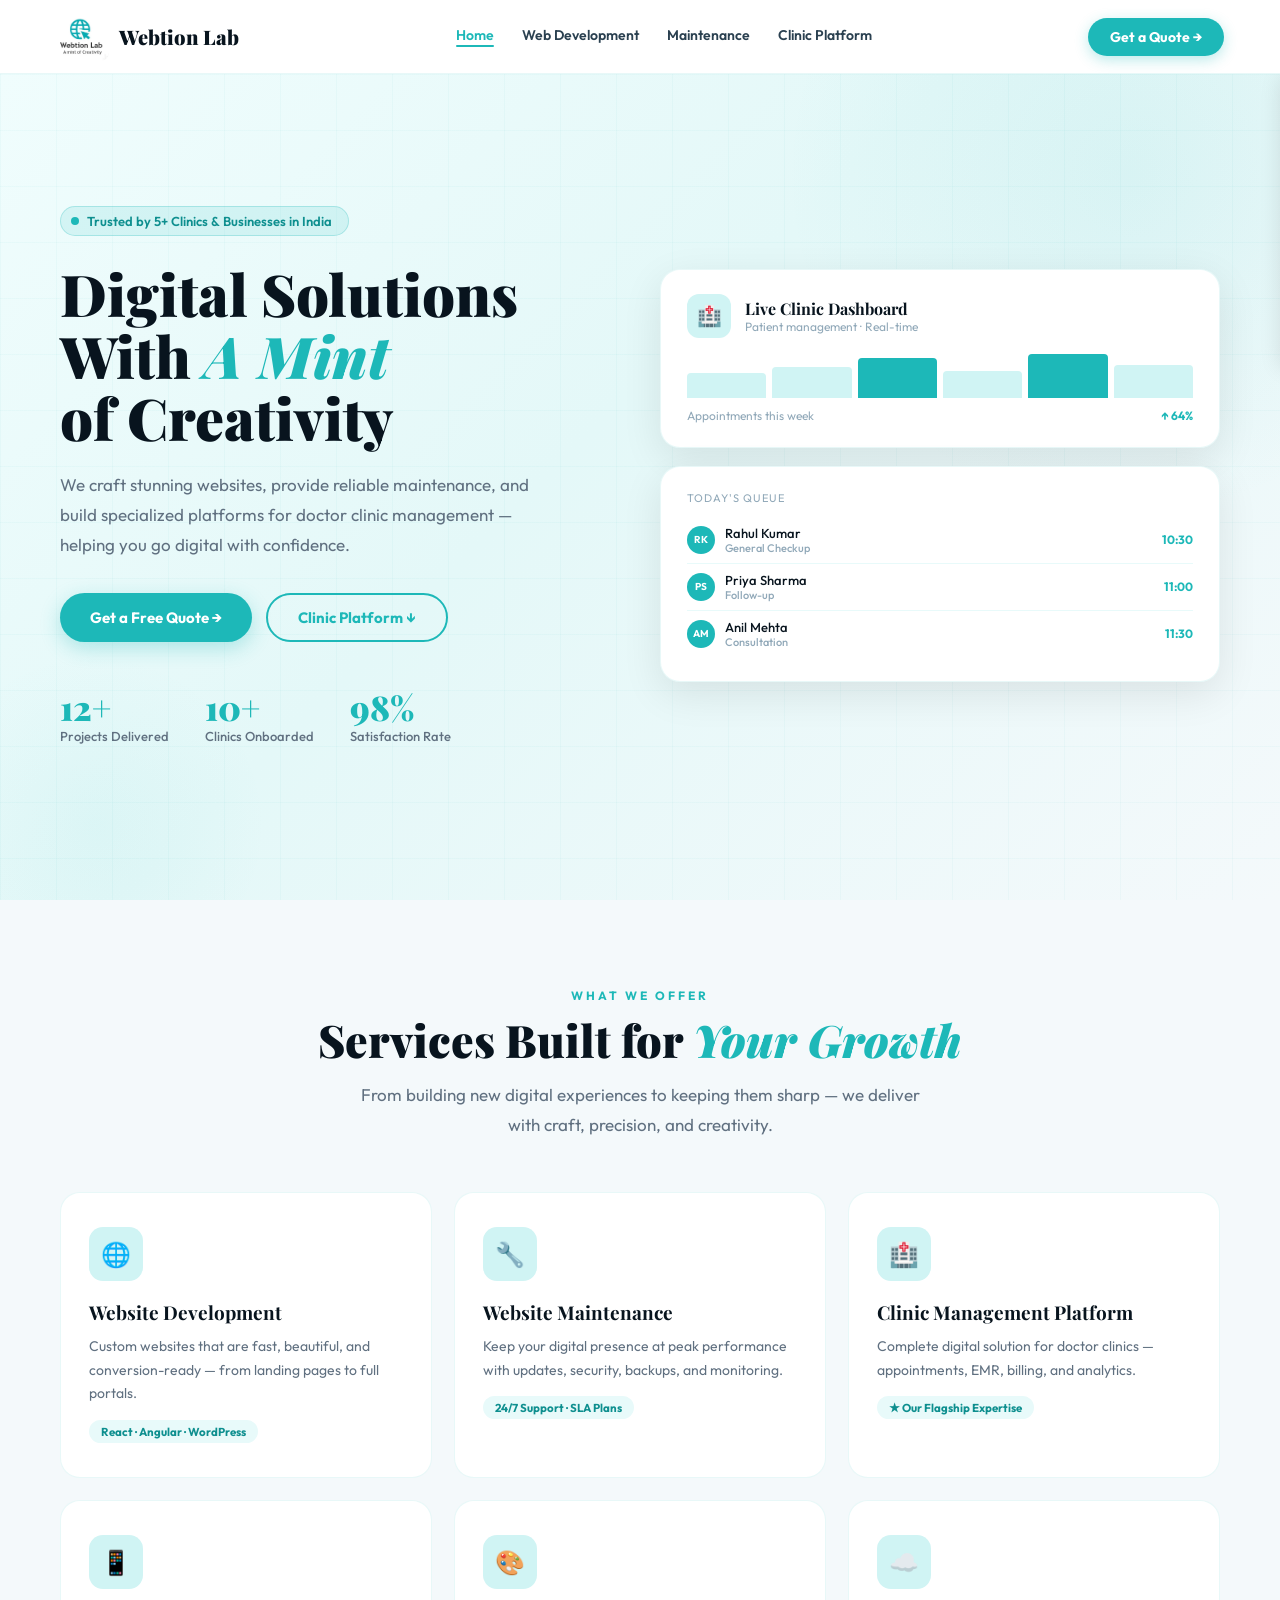
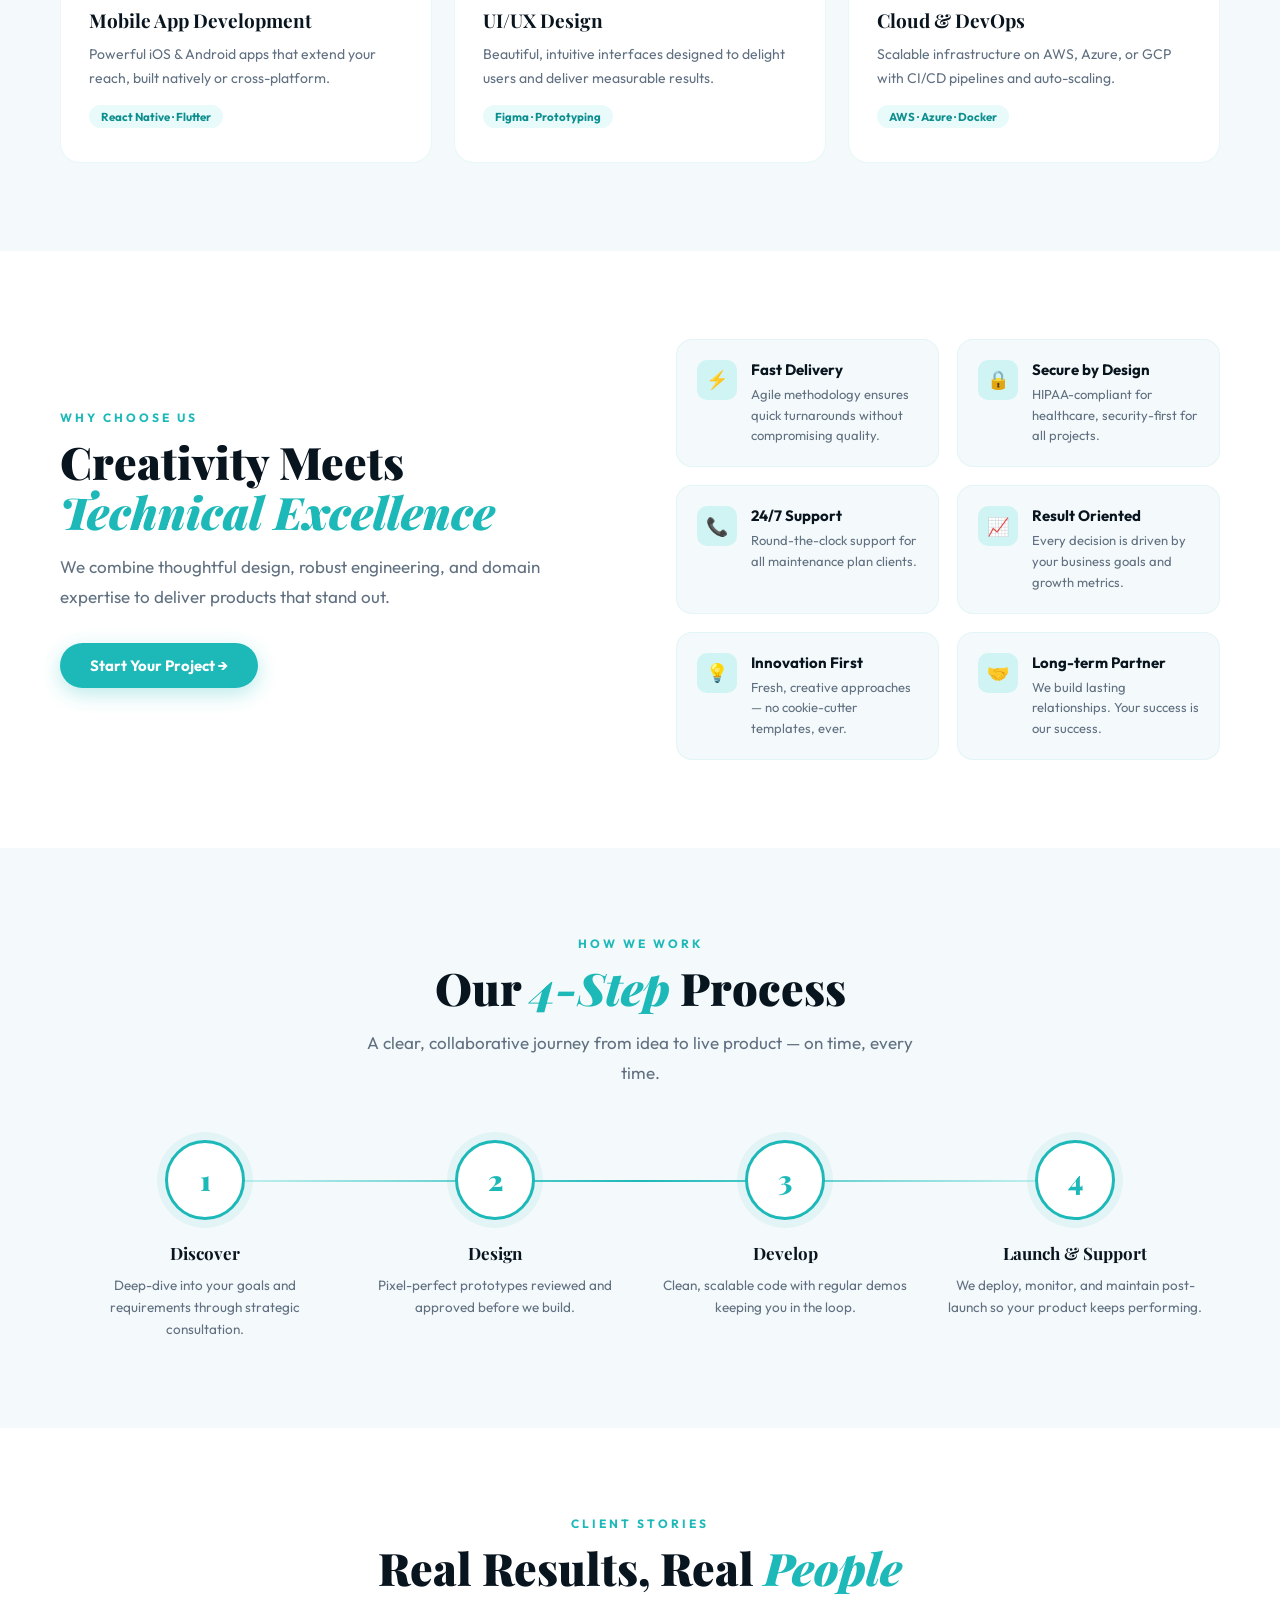
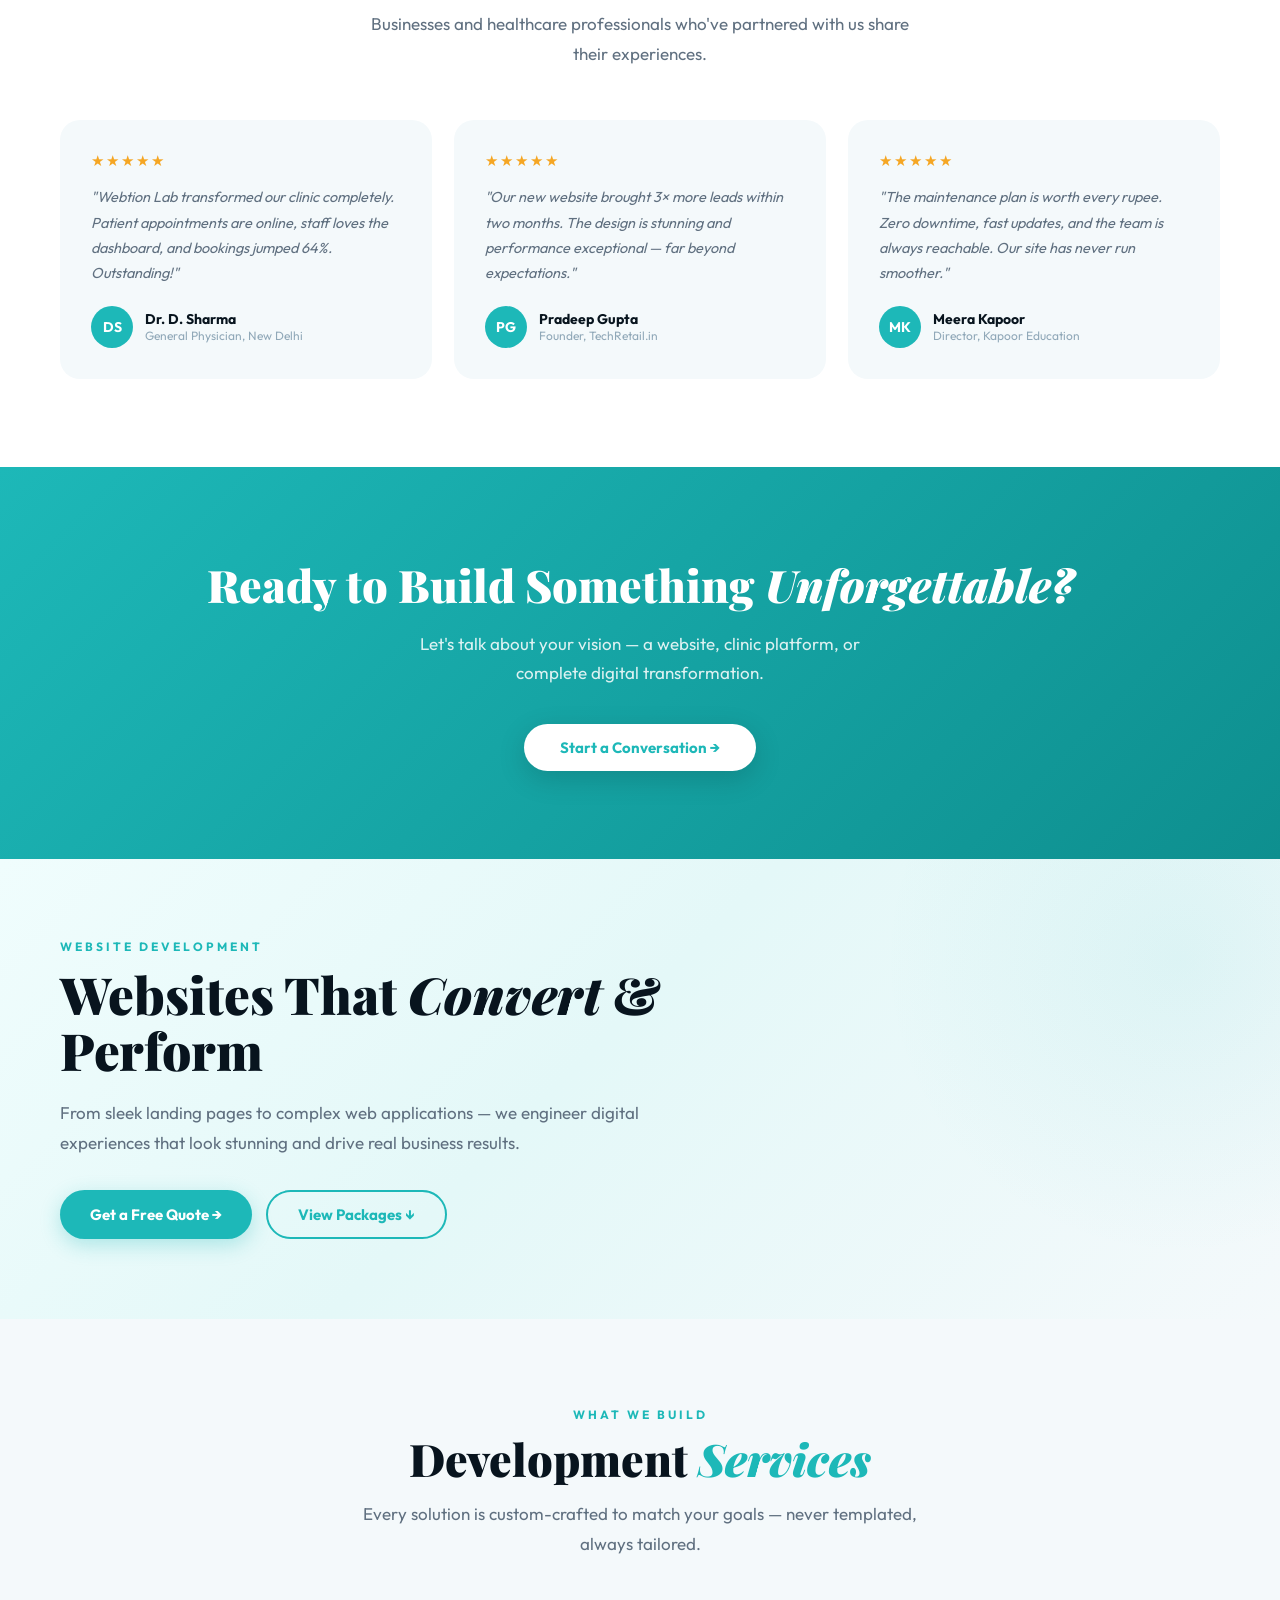
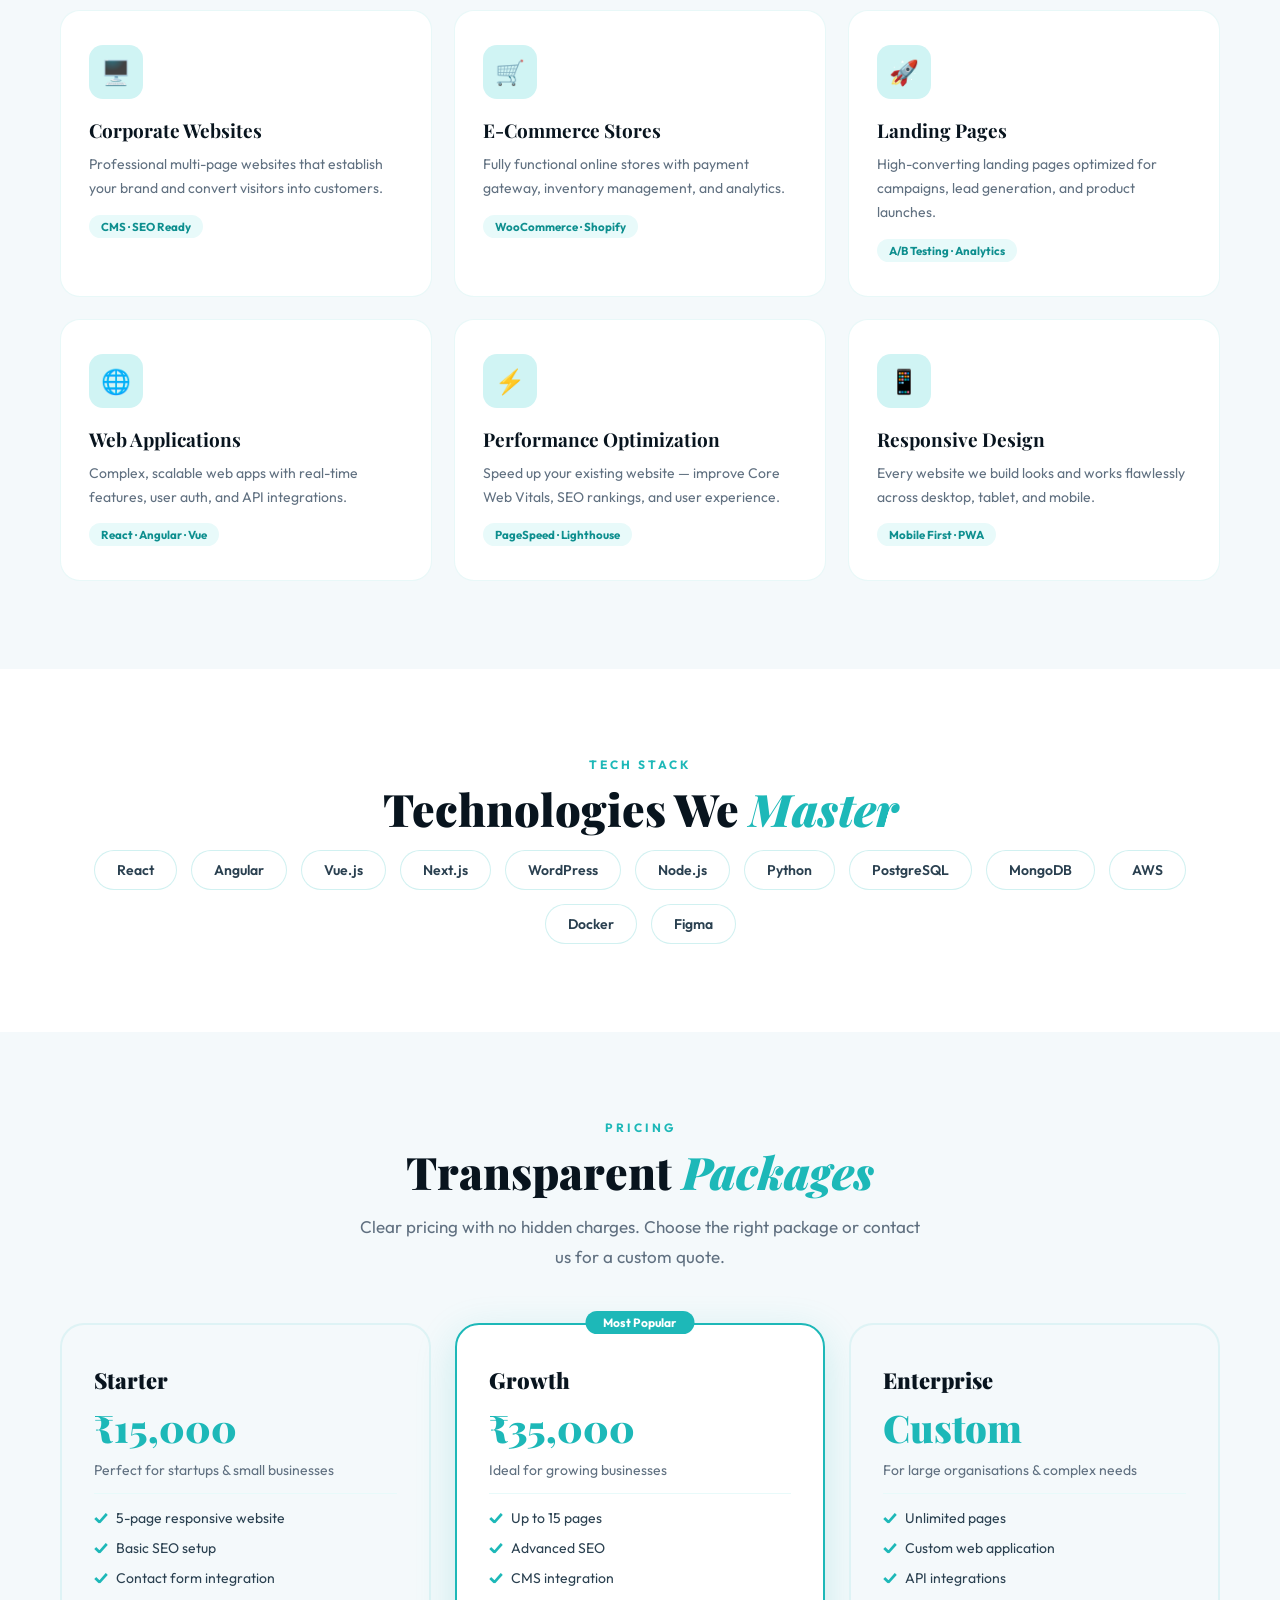
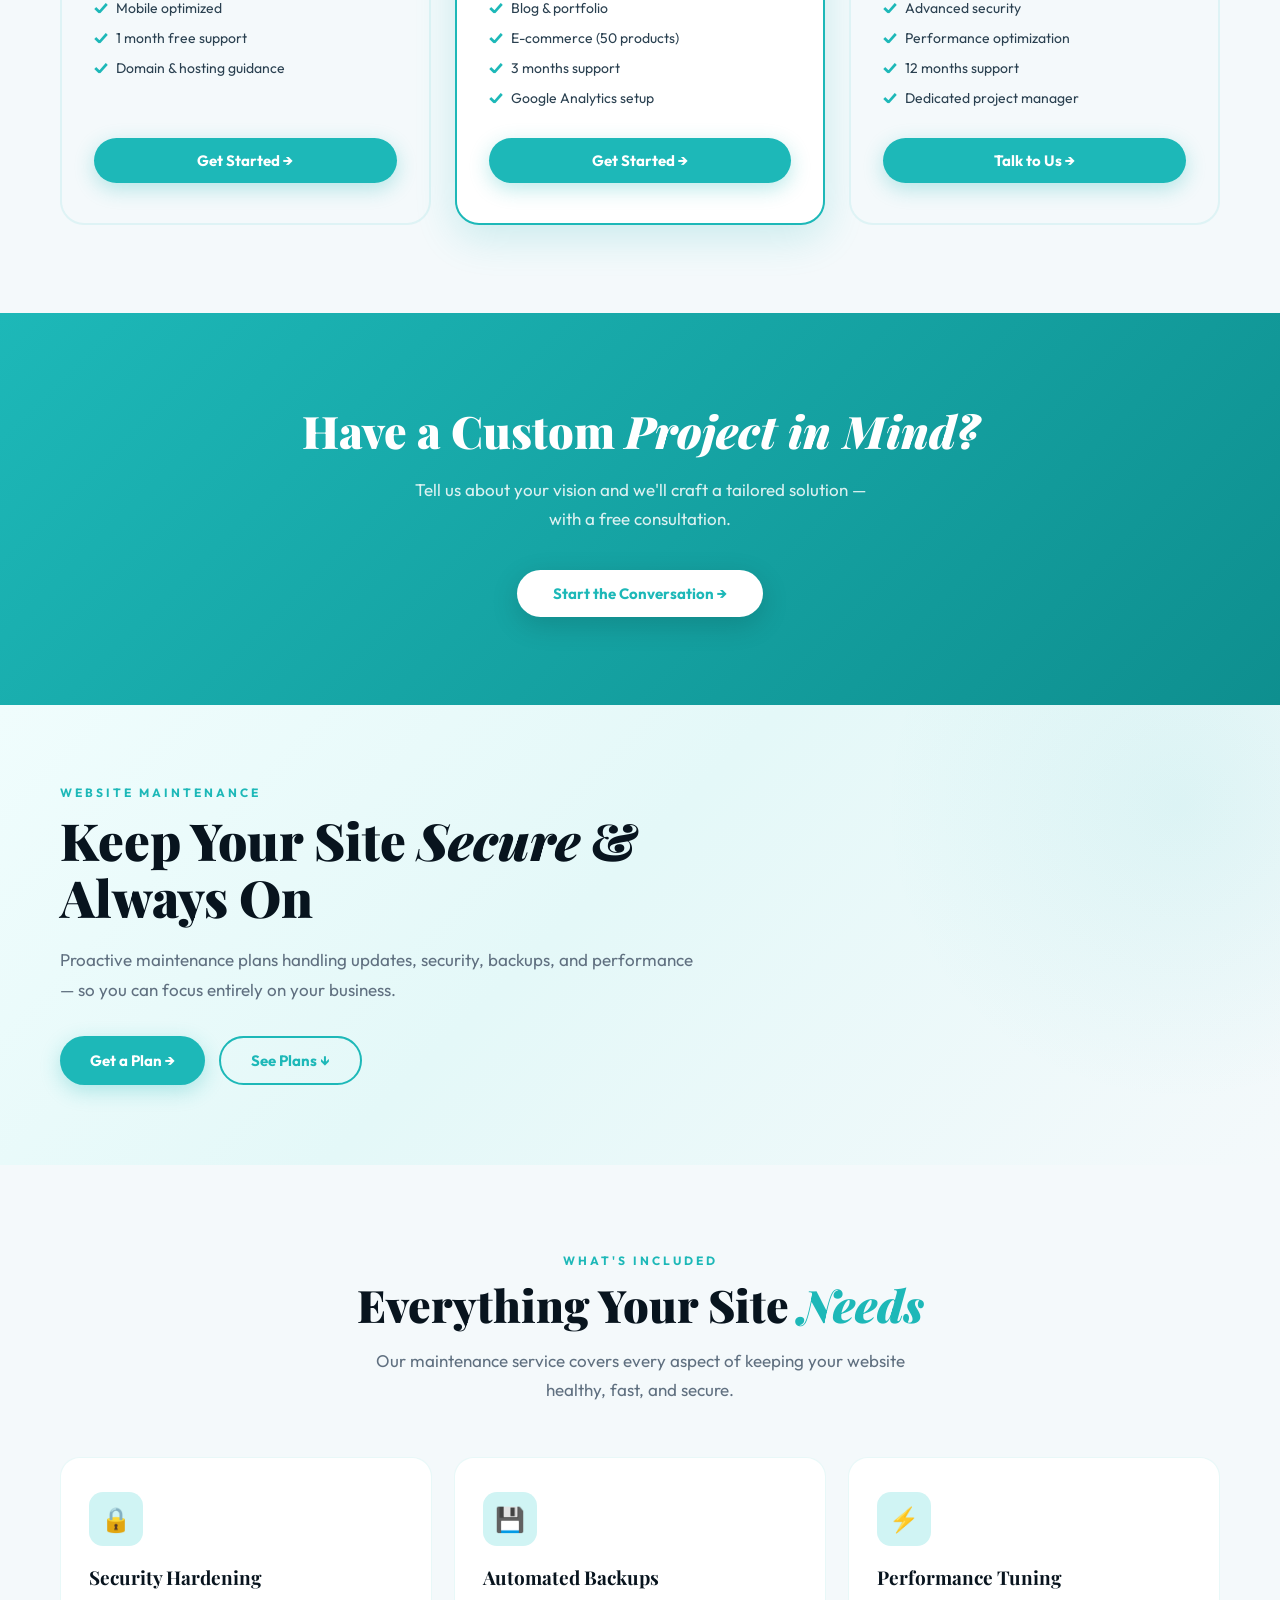
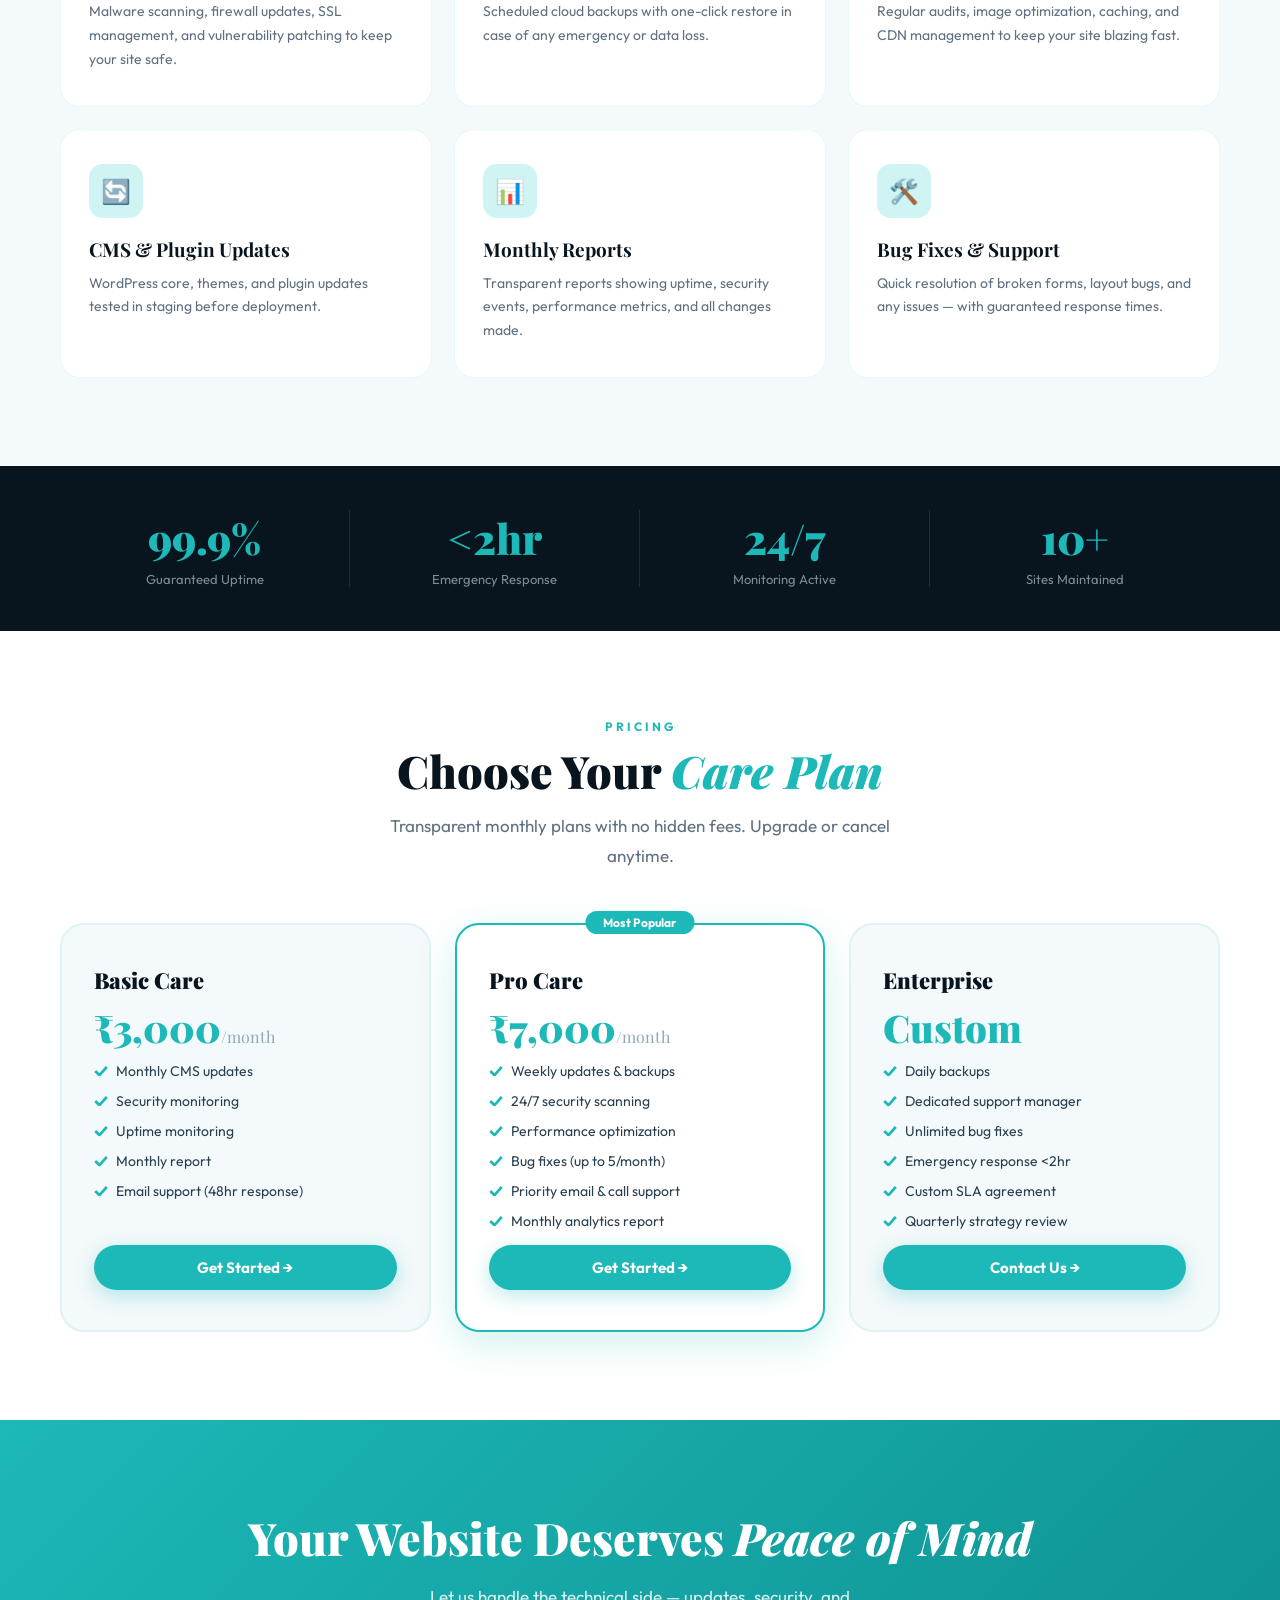
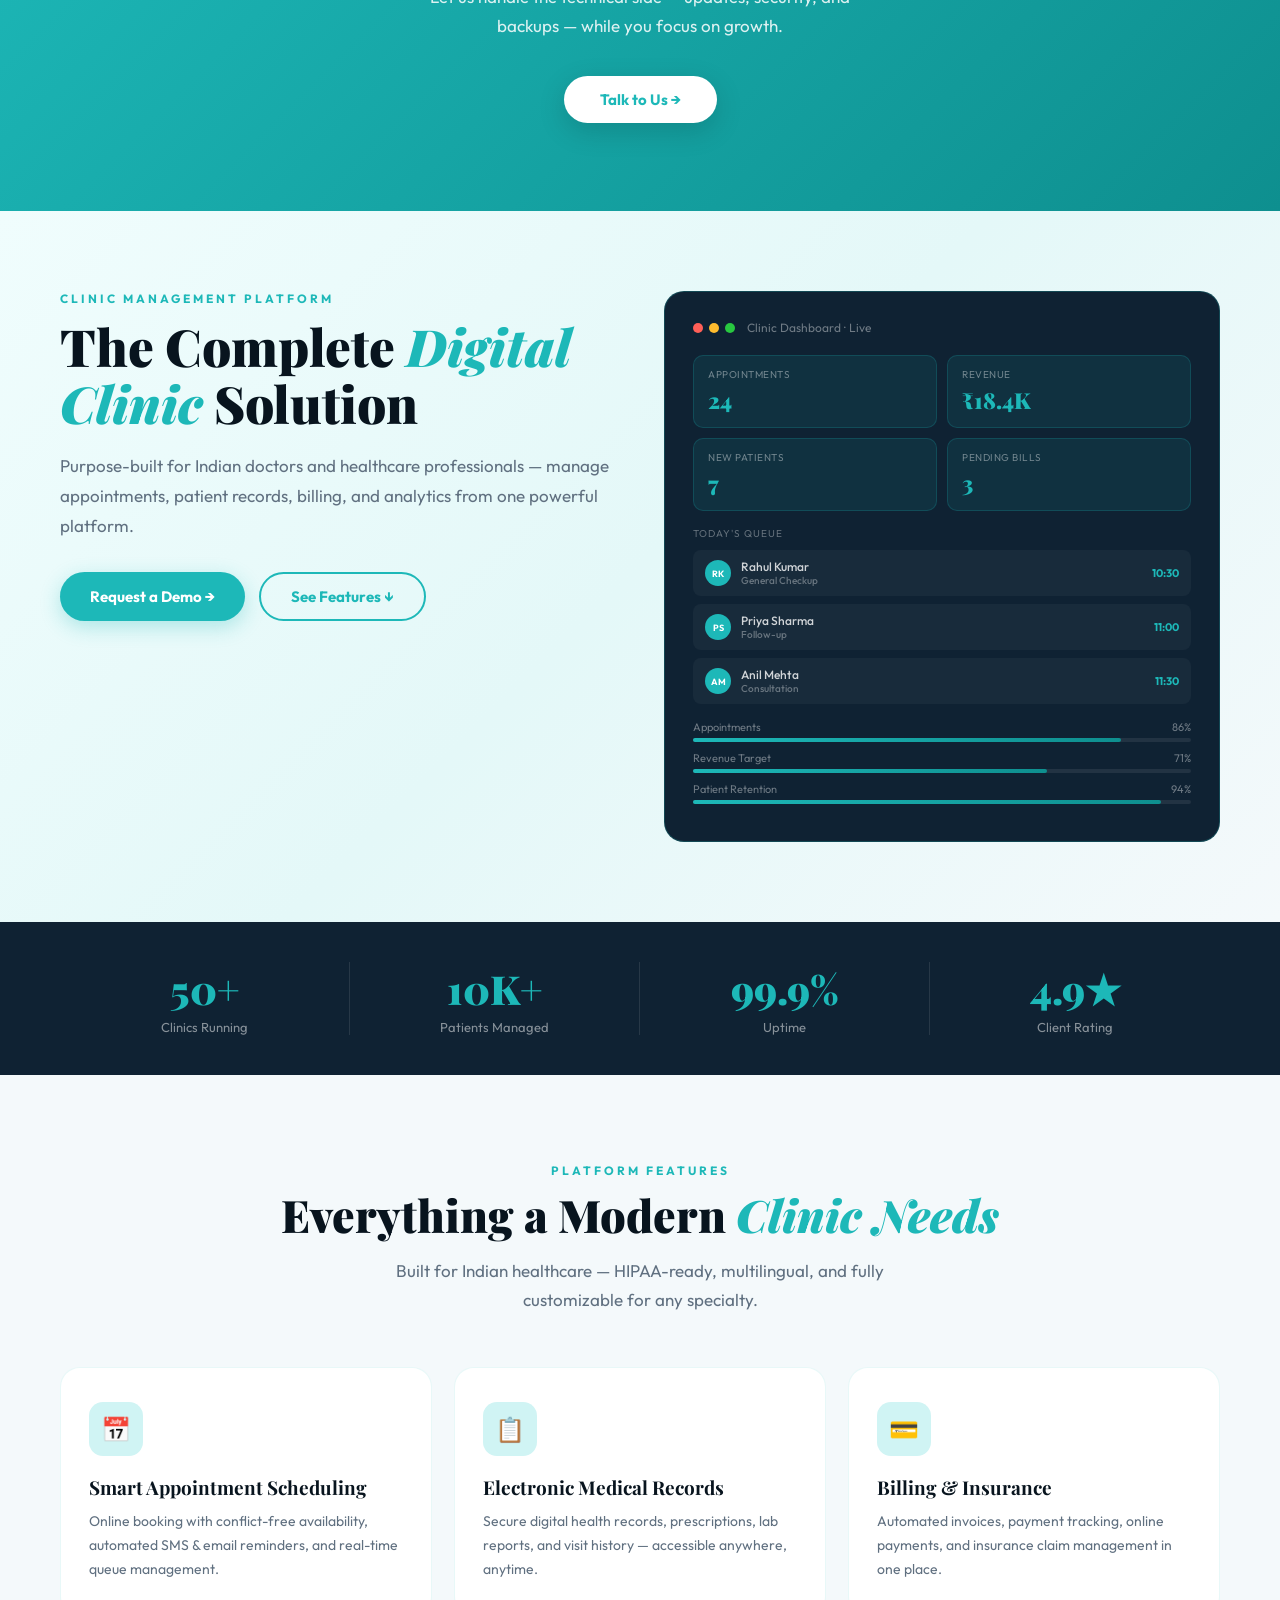
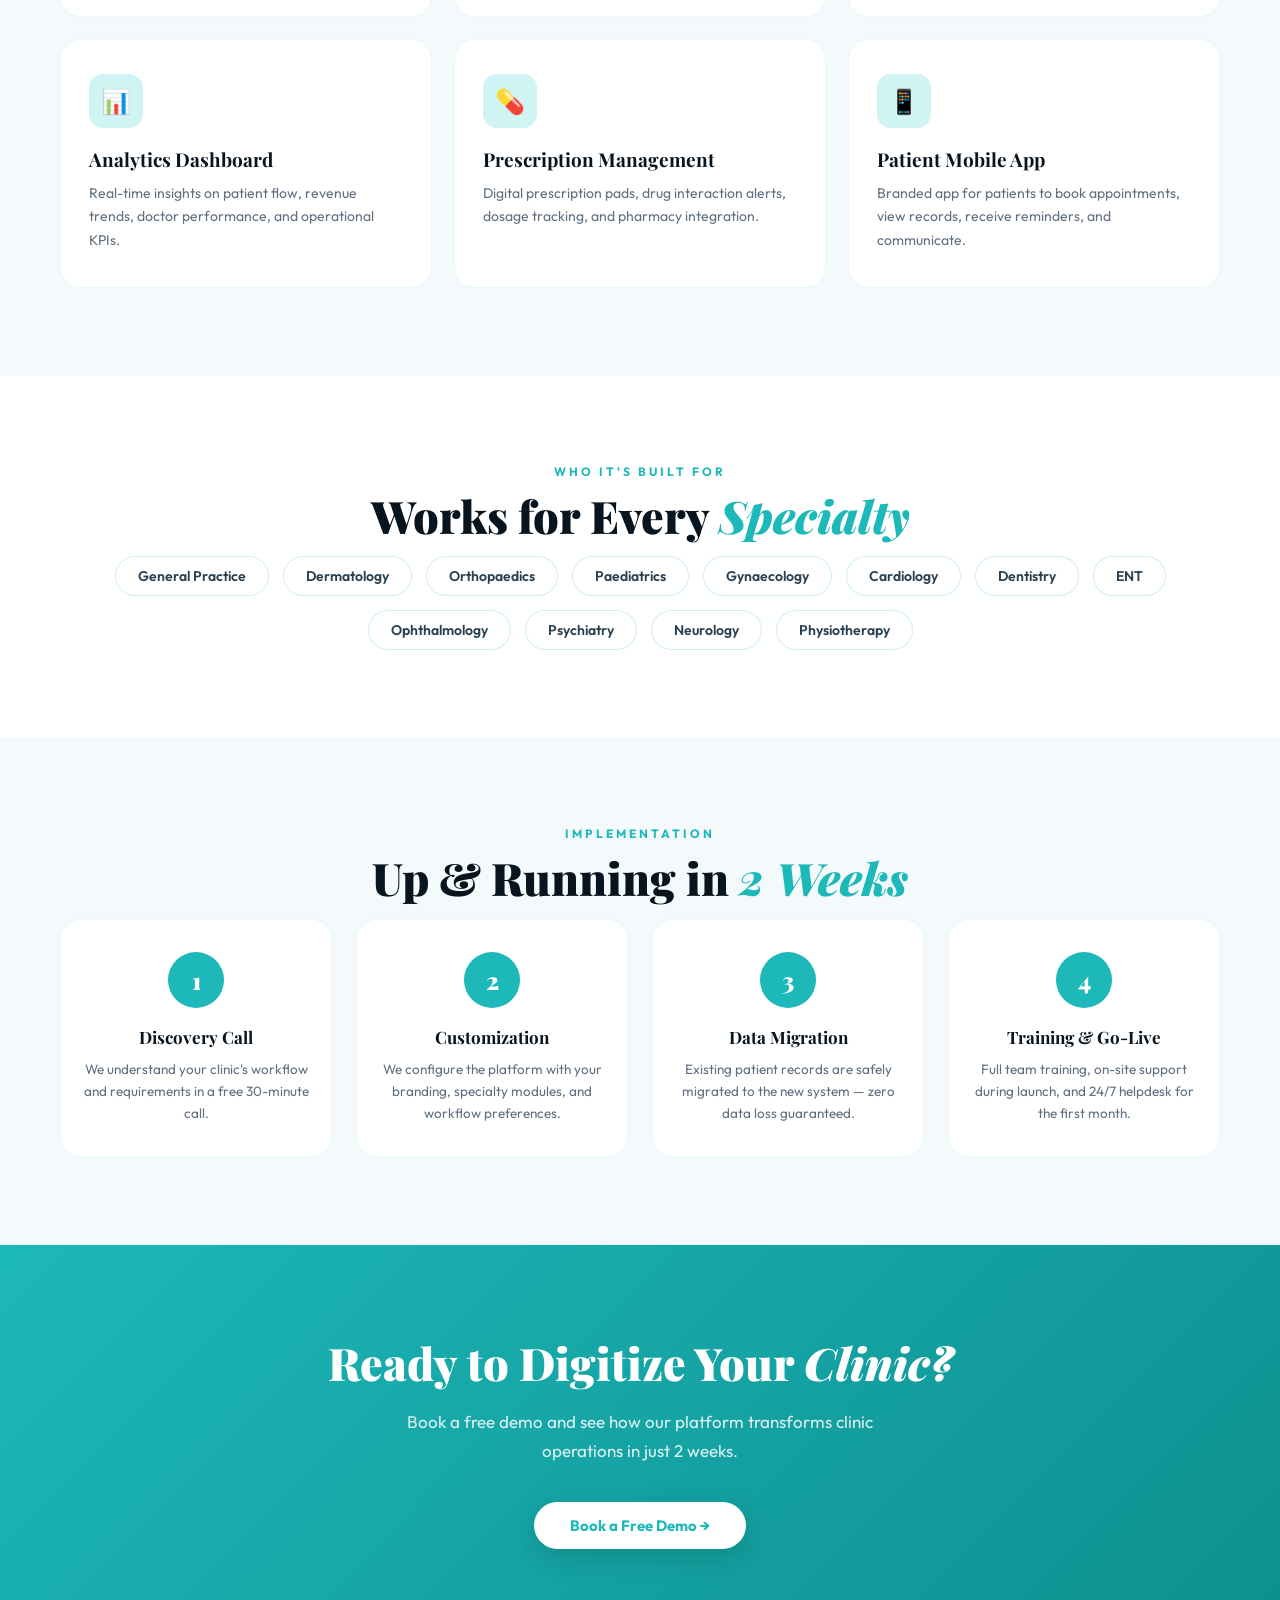
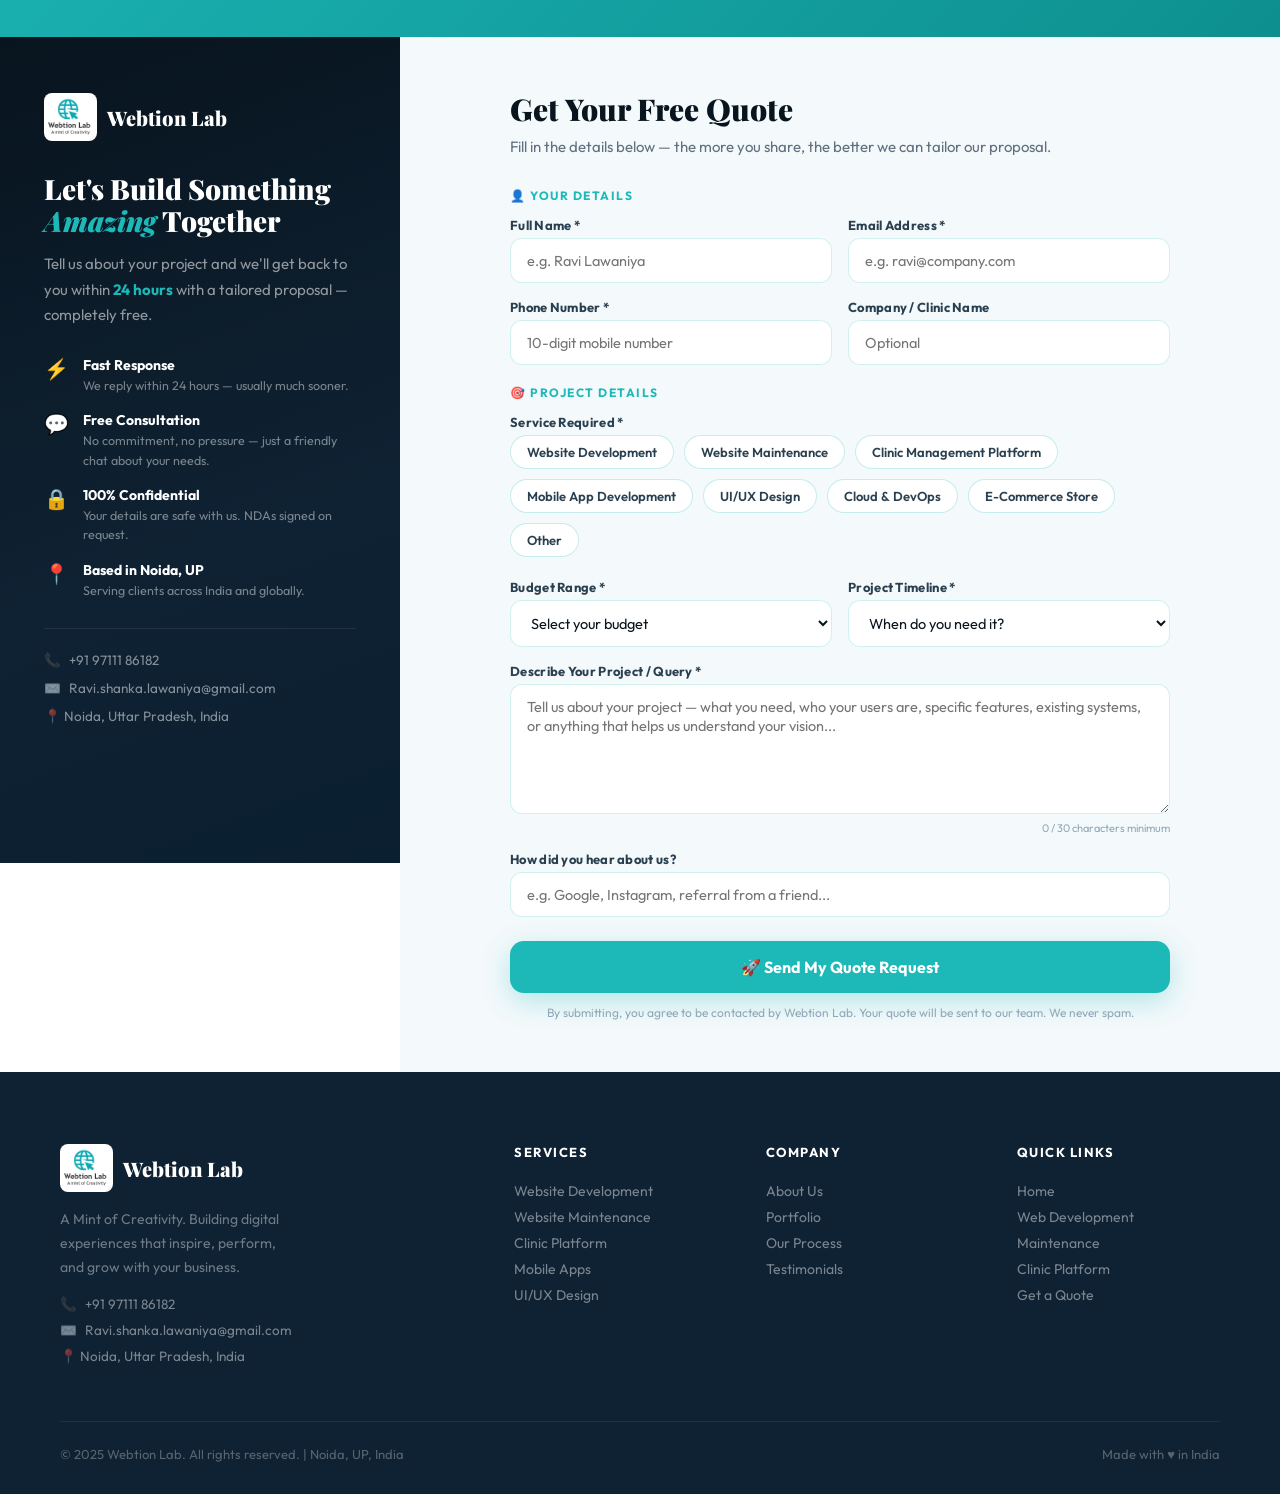
==== index.html @ d15c2dc0 "Update index.html" ====
<!DOCTYPE html>
<html lang="en">
<head>
  <meta charset="UTF-8">
  <meta name="viewport" content="width=device-width, initial-scale=1.0">
  <title>Webtion Lab – A Mint of Creativity | Noida</title>
  <meta name="description" content="Webtion Lab – Website Development, Maintenance & Doctor Clinic Management Platform. Based in Noida, UP, India. Call +91 97111 86182">

  <!-- Stylesheets -->
  <link rel="icon" href="assets/favicon.png">
  <link rel="stylesheet" href="css/styles.css">
  <link rel="stylesheet" href="css/navbar.css">
  <link rel="stylesheet" href="css/home.css">
  <link rel="stylesheet" href="css/quote.css">
</head>
<body>

<!-- ══════════════════════════════════════════════
     NAVBAR  (shared across all pages)
══════════════════════════════════════════════════ -->
<nav class="navbar" id="main-nav">
  <div class="nav-logo" data-page="home">
    <img src="assets/logo.jpg" alt="Webtion Lab Logo">
    <span class="nav-logo-name">Webtion Lab</span>
  </div>

  <nav class="nav-links">
    <a data-page="home">Home</a>
    <a data-page="webdev">Web Development</a>
    <a data-page="maintenance">Maintenance</a>
    <a data-page="clinic">Clinic Platform</a>
  </nav>

  <button class="nav-cta" data-page="quote">Get a Quote →</button>
  <button class="hamburger" id="hamburger" onclick="NavbarController.toggle()">
    <span></span><span></span><span></span>
  </button>
</nav>

<!-- Mobile Nav -->
<div class="mob-nav" id="mob-nav">
  <a data-page="home"        onclick="WebtionApp.navigate('home')">🏠 Home</a>
  <a data-page="webdev"      onclick="WebtionApp.navigate('webdev')">🌐 Web Development</a>
  <a data-page="maintenance" onclick="WebtionApp.navigate('maintenance')">🔧 Maintenance</a>
  <a data-page="clinic"      onclick="WebtionApp.navigate('clinic')">🏥 Clinic Platform</a>
  <a class="quote-link"      onclick="WebtionApp.navigate('quote')">🚀 Get a Quote</a>
</div>

<!-- ══════════════════════════════════════════════
     ROUTER OUTLET  (Angular-style)
══════════════════════════════════════════════════ -->
<div id="router-outlet" style="padding-top:74px">

  <!-- ── PAGE: HOME ── -->
  <div id="page-home" class="page active">
    <!-- HERO -->
    <section class="home-hero">
      <div class="h-orb orb1"></div>
      <div class="h-orb orb2"></div>
      <div class="h-grid"></div>
      <div class="hero-left">
        <div class="hero-badge">
          <span class="badge-dot"></span>
          Trusted by 5+ Clinics &amp; Businesses in India
        </div>
        <h1>Digital Solutions<br>With <em>A Mint</em><br>of Creativity</h1>
        <p class="hero-desc">We craft stunning websites, provide reliable maintenance, and build specialized platforms for doctor clinic management — helping you go digital with confidence.</p>
        <div class="hero-btns">
          <button class="btn-primary" onclick="WebtionApp.navigate('quote')">Get a Free Quote →</button>
          <button class="btn-ghost"   onclick="WebtionApp.navigate('clinic')">Clinic Platform ↓</button>
        </div>
        <div class="hero-stats">
          <div>
            <div class="stat-num" data-target="12" data-suffix="+">0+</div>
            <div class="stat-lbl">Projects Delivered</div>
          </div>
          <div>
            <div class="stat-num" data-target="10" data-suffix="+">0+</div>
            <div class="stat-lbl">Clinics Onboarded</div>
          </div>
          <div>
            <div class="stat-num" data-target="98" data-suffix="%">0%</div>
            <div class="stat-lbl">Satisfaction Rate</div>
          </div>
        </div>
      </div>
      <div class="hero-right">
        <div class="hcard hcard-main">
          <div class="hcard-head">
            <div class="hcard-ico">🏥</div>
            <div><div class="hcard-title">Live Clinic Dashboard</div><div class="hcard-sub">Patient management · Real-time</div></div>
          </div>
          <div class="mini-bars">
            <div class="mbar" style="height:55%"></div><div class="mbar" style="height:70%"></div>
            <div class="mbar hi" style="height:90%"></div><div class="mbar" style="height:60%"></div>
            <div class="mbar hi" style="height:100%"></div><div class="mbar" style="height:75%"></div>
          </div>
          <div class="hcard-foot"><span>Appointments this week</span><span class="up">↑ 64%</span></div>
        </div>
        <div class="hcard hcard-queue">
          <div class="q-label">Today's Queue</div>
          <div class="q-row"><div class="q-av">RK</div><div class="q-name">Rahul Kumar<small>General Checkup</small></div><span class="q-time">10:30</span></div>
          <div class="q-row"><div class="q-av">PS</div><div class="q-name">Priya Sharma<small>Follow-up</small></div><span class="q-time">11:00</span></div>
          <div class="q-row"><div class="q-av">AM</div><div class="q-name">Anil Mehta<small>Consultation</small></div><span class="q-time">11:30</span></div>
        </div>
      </div>
    </section>

    <!-- SERVICES -->
    <section class="section bg-offwhite">
      <div class="center">
        <div class="sec-label reveal">What We Offer</div>
        <h2 class="sec-title reveal d1">Services Built for <em>Your Growth</em></h2>
        <p class="sec-desc reveal d2">From building new digital experiences to keeping them sharp — we deliver with craft, precision, and creativity.</p>
      </div>
      <div class="srv-grid">
        <div class="srv-card reveal"    onclick="WebtionApp.navigate('webdev')"><div class="srv-ico">🌐</div><h3>Website Development</h3><p>Custom websites that are fast, beautiful, and conversion-ready — from landing pages to full portals.</p><span class="card-tag">React · Angular · WordPress</span><div class="srv-arrow">→</div></div>
        <div class="srv-card reveal d1" onclick="WebtionApp.navigate('maintenance')"><div class="srv-ico">🔧</div><h3>Website Maintenance</h3><p>Keep your digital presence at peak performance with updates, security, backups, and monitoring.</p><span class="card-tag">24/7 Support · SLA Plans</span><div class="srv-arrow">→</div></div>
        <div class="srv-card reveal d2" onclick="WebtionApp.navigate('clinic')"><div class="srv-ico">🏥</div><h3>Clinic Management Platform</h3><p>Complete digital solution for doctor clinics — appointments, EMR, billing, and analytics.</p><span class="card-tag">★ Our Flagship Expertise</span><div class="srv-arrow">→</div></div>
        <div class="srv-card reveal d1" onclick="WebtionApp.navigate('quote')"><div class="srv-ico">📱</div><h3>Mobile App Development</h3><p>Powerful iOS &amp; Android apps that extend your reach, built natively or cross-platform.</p><span class="card-tag">React Native · Flutter</span><div class="srv-arrow">→</div></div>
        <div class="srv-card reveal d2" onclick="WebtionApp.navigate('quote')"><div class="srv-ico">🎨</div><h3>UI/UX Design</h3><p>Beautiful, intuitive interfaces designed to delight users and deliver measurable results.</p><span class="card-tag">Figma · Prototyping</span><div class="srv-arrow">→</div></div>
        <div class="srv-card reveal d3" onclick="WebtionApp.navigate('quote')"><div class="srv-ico">☁️</div><h3>Cloud &amp; DevOps</h3><p>Scalable infrastructure on AWS, Azure, or GCP with CI/CD pipelines and auto-scaling.</p><span class="card-tag">AWS · Azure · Docker</span><div class="srv-arrow">→</div></div>
      </div>
    </section>

    <!-- WHY US -->
    <section class="section">
      <div class="why-grid">
        <div class="reveal">
          <div class="sec-label">Why Choose Us</div>
          <h2 class="sec-title">Creativity Meets <em>Technical Excellence</em></h2>
          <p class="sec-desc" style="margin-bottom:32px">We combine thoughtful design, robust engineering, and domain expertise to deliver products that stand out.</p>
          <button class="btn-primary" onclick="WebtionApp.navigate('quote')">Start Your Project →</button>
        </div>
        <div class="why-items">
          <div class="why-item reveal"   ><div class="why-ico">⚡</div><div><h4>Fast Delivery</h4><p>Agile methodology ensures quick turnarounds without compromising quality.</p></div></div>
          <div class="why-item reveal d1"><div class="why-ico">🔒</div><div><h4>Secure by Design</h4><p>HIPAA-compliant for healthcare, security-first for all projects.</p></div></div>
          <div class="why-item reveal d1"><div class="why-ico">📞</div><div><h4>24/7 Support</h4><p>Round-the-clock support for all maintenance plan clients.</p></div></div>
          <div class="why-item reveal d2"><div class="why-ico">📈</div><div><h4>Result Oriented</h4><p>Every decision is driven by your business goals and growth metrics.</p></div></div>
          <div class="why-item reveal d2"><div class="why-ico">💡</div><div><h4>Innovation First</h4><p>Fresh, creative approaches — no cookie-cutter templates, ever.</p></div></div>
          <div class="why-item reveal d3"><div class="why-ico">🤝</div><div><h4>Long-term Partner</h4><p>We build lasting relationships. Your success is our success.</p></div></div>
        </div>
      </div>
    </section>

    <!-- PROCESS -->
    <section class="section bg-offwhite">
      <div class="center">
        <div class="sec-label reveal">How We Work</div>
        <h2 class="sec-title reveal d1">Our <em>4-Step</em> Process</h2>
        <p class="sec-desc reveal d2">A clear, collaborative journey from idea to live product — on time, every time.</p>
      </div>
      <div class="proc-grid">
        <div class="proc-line"></div>
        <div class="proc-step reveal"   ><div class="proc-num">1</div><h4>Discover</h4><p>Deep-dive into your goals and requirements through strategic consultation.</p></div>
        <div class="proc-step reveal d1"><div class="proc-num">2</div><h4>Design</h4><p>Pixel-perfect prototypes reviewed and approved before we build.</p></div>
        <div class="proc-step reveal d2"><div class="proc-num">3</div><h4>Develop</h4><p>Clean, scalable code with regular demos keeping you in the loop.</p></div>
        <div class="proc-step reveal d3"><div class="proc-num">4</div><h4>Launch &amp; Support</h4><p>We deploy, monitor, and maintain post-launch so your product keeps performing.</p></div>
      </div>
    </section>

    <!-- TESTIMONIALS -->
    <section class="section">
      <div class="center">
        <div class="sec-label reveal">Client Stories</div>
        <h2 class="sec-title reveal d1">Real Results, Real <em>People</em></h2>
        <p class="sec-desc reveal d2">Businesses and healthcare professionals who've partnered with us share their experiences.</p>
      </div>
      <div class="testi-grid">
        <div class="testi-card reveal"   ><div class="stars">★★★★★</div><blockquote>"Webtion Lab transformed our clinic completely. Patient appointments are online, staff loves the dashboard, and bookings jumped 64%. Outstanding!"</blockquote><div class="testi-auth"><div class="t-av">DS</div><div><div class="t-name">Dr. D. Sharma</div><div class="t-role">General Physician, New Delhi</div></div></div></div>
        <div class="testi-card reveal d1"><div class="stars">★★★★★</div><blockquote>"Our new website brought 3× more leads within two months. The design is stunning and performance exceptional — far beyond expectations."</blockquote><div class="testi-auth"><div class="t-av">PG</div><div><div class="t-name">Pradeep Gupta</div><div class="t-role">Founder, TechRetail.in</div></div></div></div>
        <div class="testi-card reveal d2"><div class="stars">★★★★★</div><blockquote>"The maintenance plan is worth every rupee. Zero downtime, fast updates, and the team is always reachable. Our site has never run smoother."</blockquote><div class="testi-auth"><div class="t-av">MK</div><div><div class="t-name">Meera Kapoor</div><div class="t-role">Director, Kapoor Education</div></div></div></div>
      </div>
    </section>

    <div class="cta-banner">
      <h2>Ready to Build Something <em>Unforgettable?</em></h2>
      <p>Let's talk about your vision — a website, clinic platform, or complete digital transformation.</p>
      <button class="btn-white" onclick="WebtionApp.navigate('quote')">Start a Conversation →</button>
    </div>
  </div><!-- /page-home -->


  <!-- ── PAGE: WEB DEVELOPMENT ── -->
  <div id="page-webdev" class="page">
    <div class="page-hero">
      <div class="page-hero-inner">
        <div class="sec-label">Website Development</div>
        <h1>Websites That <em>Convert</em> &amp; Perform</h1>
        <p>From sleek landing pages to complex web applications — we engineer digital experiences that look stunning and drive real business results.</p>
        <div class="btn-group">
          <button class="btn-primary" onclick="WebtionApp.navigate('quote')">Get a Free Quote →</button>
          <button class="btn-ghost"   onclick="document.getElementById('pkg-sec').scrollIntoView({behavior:'smooth'})">View Packages ↓</button>
        </div>
      </div>
    </div>

    <section class="section bg-offwhite">
      <div class="center">
        <div class="sec-label reveal">What We Build</div>
        <h2 class="sec-title reveal d1">Development <em>Services</em></h2>
        <p class="sec-desc reveal d2">Every solution is custom-crafted to match your goals — never templated, always tailored.</p>
      </div>
      <div class="cards-grid">
        <div class="card reveal"   ><div class="card-ico">🖥️</div><h3>Corporate Websites</h3><p>Professional multi-page websites that establish your brand and convert visitors into customers.</p><span class="card-tag">CMS · SEO Ready</span></div>
        <div class="card reveal d1"><div class="card-ico">🛒</div><h3>E-Commerce Stores</h3><p>Fully functional online stores with payment gateway, inventory management, and analytics.</p><span class="card-tag">WooCommerce · Shopify</span></div>
        <div class="card reveal d2"><div class="card-ico">🚀</div><h3>Landing Pages</h3><p>High-converting landing pages optimized for campaigns, lead generation, and product launches.</p><span class="card-tag">A/B Testing · Analytics</span></div>
        <div class="card reveal"   ><div class="card-ico">🌐</div><h3>Web Applications</h3><p>Complex, scalable web apps with real-time features, user auth, and API integrations.</p><span class="card-tag">React · Angular · Vue</span></div>
        <div class="card reveal d1"><div class="card-ico">⚡</div><h3>Performance Optimization</h3><p>Speed up your existing website — improve Core Web Vitals, SEO rankings, and user experience.</p><span class="card-tag">PageSpeed · Lighthouse</span></div>
        <div class="card reveal d2"><div class="card-ico">📱</div><h3>Responsive Design</h3><p>Every website we build looks and works flawlessly across desktop, tablet, and mobile.</p><span class="card-tag">Mobile First · PWA</span></div>
      </div>
    </section>

    <section class="section">
      <div class="center">
        <div class="sec-label reveal">Tech Stack</div>
        <h2 class="sec-title reveal d1">Technologies We <em>Master</em></h2>
      </div>
      <div class="pills-grid">
        <div class="pill reveal">React</div><div class="pill reveal d1">Angular</div><div class="pill reveal d2">Vue.js</div><div class="pill reveal d3">Next.js</div>
        <div class="pill reveal">WordPress</div><div class="pill reveal d1">Node.js</div><div class="pill reveal d2">Python</div><div class="pill reveal d3">PostgreSQL</div>
        <div class="pill reveal">MongoDB</div><div class="pill reveal d1">AWS</div><div class="pill reveal d2">Docker</div><div class="pill reveal d3">Figma</div>
      </div>
    </section>

    <section class="section bg-offwhite" id="pkg-sec">
      <div class="center">
        <div class="sec-label reveal">Pricing</div>
        <h2 class="sec-title reveal d1">Transparent <em>Packages</em></h2>
        <p class="sec-desc reveal d2">Clear pricing with no hidden charges. Choose the right package or contact us for a custom quote.</p>
      </div>
      <div class="pkg-grid">
        <div class="pkg-card reveal">
          <div class="pkg-name">Starter</div>
          <div class="pkg-price">₹15,000</div>
          <div class="pkg-desc">Perfect for startups &amp; small businesses</div>
          <ul class="pkg-features">
            <li><span class="chk">✓</span>5-page responsive website</li>
            <li><span class="chk">✓</span>Basic SEO setup</li>
            <li><span class="chk">✓</span>Contact form integration</li>
            <li><span class="chk">✓</span>Mobile optimized</li>
            <li><span class="chk">✓</span>1 month free support</li>
            <li><span class="chk">✓</span>Domain &amp; hosting guidance</li>
          </ul>
          <button class="btn-primary" style="width:100%;justify-content:center;margin-top:16px" onclick="WebtionApp.navigate('quote')">Get Started →</button>
        </div>
        <div class="pkg-card popular reveal d1">
          <div class="pkg-badge">Most Popular</div>
          <div class="pkg-name">Growth</div>
          <div class="pkg-price">₹35,000</div>
          <div class="pkg-desc">Ideal for growing businesses</div>
          <ul class="pkg-features">
            <li><span class="chk">✓</span>Up to 15 pages</li>
            <li><span class="chk">✓</span>Advanced SEO</li>
            <li><span class="chk">✓</span>CMS integration</li>
            <li><span class="chk">✓</span>Blog &amp; portfolio</li>
            <li><span class="chk">✓</span>E-commerce (50 products)</li>
            <li><span class="chk">✓</span>3 months support</li>
            <li><span class="chk">✓</span>Google Analytics setup</li>
          </ul>
          <button class="btn-primary" style="width:100%;justify-content:center;margin-top:16px" onclick="WebtionApp.navigate('quote')">Get Started →</button>
        </div>
        <div class="pkg-card reveal d2">
          <div class="pkg-name">Enterprise</div>
          <div class="pkg-price">Custom</div>
          <div class="pkg-desc">For large organisations &amp; complex needs</div>
          <ul class="pkg-features">
            <li><span class="chk">✓</span>Unlimited pages</li>
            <li><span class="chk">✓</span>Custom web application</li>
            <li><span class="chk">✓</span>API integrations</li>
            <li><span class="chk">✓</span>Advanced security</li>
            <li><span class="chk">✓</span>Performance optimization</li>
            <li><span class="chk">✓</span>12 months support</li>
            <li><span class="chk">✓</span>Dedicated project manager</li>
          </ul>
          <button class="btn-primary" style="width:100%;justify-content:center;margin-top:16px" onclick="WebtionApp.navigate('quote')">Talk to Us →</button>
        </div>
      </div>
    </section>

    <div class="cta-banner">
      <h2>Have a Custom <em>Project in Mind?</em></h2>
      <p>Tell us about your vision and we'll craft a tailored solution — with a free consultation.</p>
      <button class="btn-white" onclick="WebtionApp.navigate('quote')">Start the Conversation →</button>
    </div>
  </div><!-- /page-webdev -->


  <!-- ── PAGE: MAINTENANCE ── -->
  <div id="page-maintenance" class="page">
    <div class="page-hero">
      <div class="page-hero-inner">
        <div class="sec-label">Website Maintenance</div>
        <h1>Keep Your Site <em>Secure</em> &amp; Always On</h1>
        <p>Proactive maintenance plans handling updates, security, backups, and performance — so you can focus entirely on your business.</p>
        <div class="btn-group">
          <button class="btn-primary" onclick="WebtionApp.navigate('quote')">Get a Plan →</button>
          <button class="btn-ghost"   onclick="document.getElementById('plans-sec').scrollIntoView({behavior:'smooth'})">See Plans ↓</button>
        </div>
      </div>
    </div>

    <section class="section bg-offwhite">
      <div class="center">
        <div class="sec-label reveal">What's Included</div>
        <h2 class="sec-title reveal d1">Everything Your Site <em>Needs</em></h2>
        <p class="sec-desc reveal d2">Our maintenance service covers every aspect of keeping your website healthy, fast, and secure.</p>
      </div>
      <div class="cards-grid">
        <div class="card reveal"   ><div class="card-ico">🔒</div><h3>Security Hardening</h3><p>Malware scanning, firewall updates, SSL management, and vulnerability patching to keep your site safe.</p></div>
        <div class="card reveal d1"><div class="card-ico">💾</div><h3>Automated Backups</h3><p>Scheduled cloud backups with one-click restore in case of any emergency or data loss.</p></div>
        <div class="card reveal d2"><div class="card-ico">⚡</div><h3>Performance Tuning</h3><p>Regular audits, image optimization, caching, and CDN management to keep your site blazing fast.</p></div>
        <div class="card reveal"   ><div class="card-ico">🔄</div><h3>CMS &amp; Plugin Updates</h3><p>WordPress core, themes, and plugin updates tested in staging before deployment.</p></div>
        <div class="card reveal d1"><div class="card-ico">📊</div><h3>Monthly Reports</h3><p>Transparent reports showing uptime, security events, performance metrics, and all changes made.</p></div>
        <div class="card reveal d2"><div class="card-ico">🛠️</div><h3>Bug Fixes &amp; Support</h3><p>Quick resolution of broken forms, layout bugs, and any issues — with guaranteed response times.</p></div>
      </div>
    </section>

    <div class="uptime-bar">
      <div class="ub-item"><div class="ub-num">99.9%</div><div class="ub-lbl">Guaranteed Uptime</div></div>
      <div class="ub-item"><div class="ub-num">&lt;2hr</div><div class="ub-lbl">Emergency Response</div></div>
      <div class="ub-item"><div class="ub-num">24/7</div><div class="ub-lbl">Monitoring Active</div></div>
      <div class="ub-item"><div class="ub-num">10+</div><div class="ub-lbl">Sites Maintained</div></div>
    </div>

    <section class="section" id="plans-sec">
      <div class="center">
        <div class="sec-label reveal">Pricing</div>
        <h2 class="sec-title reveal d1">Choose Your <em>Care Plan</em></h2>
        <p class="sec-desc reveal d2">Transparent monthly plans with no hidden fees. Upgrade or cancel anytime.</p>
      </div>
      <div class="pkg-grid">
        <div class="pkg-card reveal">
          <div class="pkg-name">Basic Care</div>
          <div class="pkg-price">₹3,000<span>/month</span></div>
          <ul class="pkg-features">
            <li><span class="chk">✓</span>Monthly CMS updates</li>
            <li><span class="chk">✓</span>Security monitoring</li>
            <li><span class="chk">✓</span>Uptime monitoring</li>
            <li><span class="chk">✓</span>Monthly report</li>
            <li><span class="chk">✓</span>Email support (48hr response)</li>
          </ul>
          <button class="btn-primary" style="width:100%;justify-content:center;margin-top:auto" onclick="WebtionApp.navigate('quote')">Get Started →</button>
        </div>
        <div class="pkg-card popular reveal d1">
          <div class="pkg-badge">Most Popular</div>
          <div class="pkg-name">Pro Care</div>
          <div class="pkg-price">₹7,000<span>/month</span></div>
          <ul class="pkg-features">
            <li><span class="chk">✓</span>Weekly updates &amp; backups</li>
            <li><span class="chk">✓</span>24/7 security scanning</li>
            <li><span class="chk">✓</span>Performance optimization</li>
            <li><span class="chk">✓</span>Bug fixes (up to 5/month)</li>
            <li><span class="chk">✓</span>Priority email &amp; call support</li>
            <li><span class="chk">✓</span>Monthly analytics report</li>
          </ul>
          <button class="btn-primary" style="width:100%;justify-content:center;margin-top:auto" onclick="WebtionApp.navigate('quote')">Get Started →</button>
        </div>
        <div class="pkg-card reveal d2">
          <div class="pkg-name">Enterprise</div>
          <div class="pkg-price">Custom</div>
          <ul class="pkg-features">
            <li><span class="chk">✓</span>Daily backups</li>
            <li><span class="chk">✓</span>Dedicated support manager</li>
            <li><span class="chk">✓</span>Unlimited bug fixes</li>
            <li><span class="chk">✓</span>Emergency response &lt;2hr</li>
            <li><span class="chk">✓</span>Custom SLA agreement</li>
            <li><span class="chk">✓</span>Quarterly strategy review</li>
          </ul>
          <button class="btn-primary" style="width:100%;justify-content:center;margin-top:auto" onclick="WebtionApp.navigate('quote')">Contact Us →</button>
        </div>
      </div>
    </section>

    <div class="cta-banner">
      <h2>Your Website Deserves <em>Peace of Mind</em></h2>
      <p>Let us handle the technical side — updates, security, and backups — while you focus on growth.</p>
      <button class="btn-white" onclick="WebtionApp.navigate('quote')">Talk to Us →</button>
    </div>
  </div><!-- /page-maintenance -->


  <!-- ── PAGE: CLINIC PLATFORM ── -->
  <div id="page-clinic" class="page">
    <div class="clinic-hero-wrap" style="display:grid;grid-template-columns:1fr 1fr;gap:48px;align-items:start;padding:80px 60px;background:linear-gradient(135deg,#f0fdfd,#e4f8f8,#f4f9fb);position:relative;overflow:hidden">
      <div style="position:relative;z-index:1">
        <div class="sec-label">Clinic Management Platform</div>
        <h1 style="font-family:'Playfair Display',serif;font-size:clamp(36px,4vw,56px);font-weight:900;margin-bottom:20px;line-height:1.1">The Complete <em style="color:#1db8b8">Digital Clinic</em> Solution</h1>
        <p style="font-size:17px;color:#607080;line-height:1.75;margin-bottom:32px">Purpose-built for Indian doctors and healthcare professionals — manage appointments, patient records, billing, and analytics from one powerful platform.</p>
        <div class="btn-group">
          <button class="btn-primary" onclick="WebtionApp.navigate('quote')">Request a Demo →</button>
          <button class="btn-ghost"   onclick="document.getElementById('feat-sec').scrollIntoView({behavior:'smooth'})">See Features ↓</button>
        </div>
      </div>
      <div class="dash">
        <div class="dash-header"><div class="dash-dots"><span class="dd r"></span><span class="dd y"></span><span class="dd g"></span></div><span class="dash-label">Clinic Dashboard · Live</span></div>
        <div class="kpi-row">
          <div class="kpi"><div class="kpi-k">Appointments</div><div class="kpi-v">24</div></div>
          <div class="kpi"><div class="kpi-k">Revenue</div><div class="kpi-v">₹18.4K</div></div>
          <div class="kpi"><div class="kpi-k">New Patients</div><div class="kpi-v">7</div></div>
          <div class="kpi"><div class="kpi-k">Pending Bills</div><div class="kpi-v">3</div></div>
        </div>
        <div class="dq-title">Today's Queue</div>
        <div class="dq-list">
          <div class="dq-row"><div class="dq-av">RK</div><div class="dq-info">Rahul Kumar<small>General Checkup</small></div><span class="dq-t">10:30</span></div>
          <div class="dq-row"><div class="dq-av">PS</div><div class="dq-info">Priya Sharma<small>Follow-up</small></div><span class="dq-t">11:00</span></div>
          <div class="dq-row"><div class="dq-av">AM</div><div class="dq-info">Anil Mehta<small>Consultation</small></div><span class="dq-t">11:30</span></div>
        </div>
        <div class="prog-row"><div class="prog-label"><span>Appointments</span><span>86%</span></div><div class="prog-track"><div class="prog-fill" style="width:86%"></div></div></div>
        <div class="prog-row"><div class="prog-label"><span>Revenue Target</span><span>71%</span></div><div class="prog-track"><div class="prog-fill" style="width:71%"></div></div></div>
        <div class="prog-row"><div class="prog-label"><span>Patient Retention</span><span>94%</span></div><div class="prog-track"><div class="prog-fill" style="width:94%"></div></div></div>
      </div>
    </div>

    <div class="clinic-stats-bar">
      <div class="csb-item"><div class="csb-num">50+</div><div class="csb-lbl">Clinics Running</div></div>
      <div class="csb-item"><div class="csb-num">10K+</div><div class="csb-lbl">Patients Managed</div></div>
      <div class="csb-item"><div class="csb-num">99.9%</div><div class="csb-lbl">Uptime</div></div>
      <div class="csb-item"><div class="csb-num">4.9★</div><div class="csb-lbl">Client Rating</div></div>
    </div>

    <section class="section bg-offwhite" id="feat-sec">
      <div class="center">
        <div class="sec-label reveal">Platform Features</div>
        <h2 class="sec-title reveal d1">Everything a Modern <em>Clinic Needs</em></h2>
        <p class="sec-desc reveal d2">Built for Indian healthcare — HIPAA-ready, multilingual, and fully customizable for any specialty.</p>
      </div>
      <div class="cards-grid">
        <div class="card reveal"   ><div class="card-ico">📅</div><h3>Smart Appointment Scheduling</h3><p>Online booking with conflict-free availability, automated SMS &amp; email reminders, and real-time queue management.</p></div>
        <div class="card reveal d1"><div class="card-ico">📋</div><h3>Electronic Medical Records</h3><p>Secure digital health records, prescriptions, lab reports, and visit history — accessible anywhere, anytime.</p></div>
        <div class="card reveal d2"><div class="card-ico">💳</div><h3>Billing &amp; Insurance</h3><p>Automated invoices, payment tracking, online payments, and insurance claim management in one place.</p></div>
        <div class="card reveal"   ><div class="card-ico">📊</div><h3>Analytics Dashboard</h3><p>Real-time insights on patient flow, revenue trends, doctor performance, and operational KPIs.</p></div>
        <div class="card reveal d1"><div class="card-ico">💊</div><h3>Prescription Management</h3><p>Digital prescription pads, drug interaction alerts, dosage tracking, and pharmacy integration.</p></div>
        <div class="card reveal d2"><div class="card-ico">📱</div><h3>Patient Mobile App</h3><p>Branded app for patients to book appointments, view records, receive reminders, and communicate.</p></div>
      </div>
    </section>

    <section class="section">
      <div class="center">
        <div class="sec-label reveal">Who It's Built For</div>
        <h2 class="sec-title reveal d1">Works for Every <em>Specialty</em></h2>
      </div>
      <div class="pills-grid">
        <div class="pill reveal">General Practice</div><div class="pill reveal d1">Dermatology</div><div class="pill reveal d2">Orthopaedics</div><div class="pill reveal d3">Paediatrics</div>
        <div class="pill reveal">Gynaecology</div><div class="pill reveal d1">Cardiology</div><div class="pill reveal d2">Dentistry</div><div class="pill reveal d3">ENT</div>
        <div class="pill reveal">Ophthalmology</div><div class="pill reveal d1">Psychiatry</div><div class="pill reveal d2">Neurology</div><div class="pill reveal d3">Physiotherapy</div>
      </div>
    </section>

    <section class="section bg-offwhite">
      <div class="center">
        <div class="sec-label reveal">Implementation</div>
        <h2 class="sec-title reveal d1">Up &amp; Running in <em>2 Weeks</em></h2>
      </div>
      <div class="impl-grid">
        <div class="impl-step reveal"   ><div class="impl-num">1</div><h4>Discovery Call</h4><p>We understand your clinic's workflow and requirements in a free 30-minute call.</p></div>
        <div class="impl-step reveal d1"><div class="impl-num">2</div><h4>Customization</h4><p>We configure the platform with your branding, specialty modules, and workflow preferences.</p></div>
        <div class="impl-step reveal d2"><div class="impl-num">3</div><h4>Data Migration</h4><p>Existing patient records are safely migrated to the new system — zero data loss guaranteed.</p></div>
        <div class="impl-step reveal d3"><div class="impl-num">4</div><h4>Training &amp; Go-Live</h4><p>Full team training, on-site support during launch, and 24/7 helpdesk for the first month.</p></div>
      </div>
    </section>

    <div class="cta-banner">
      <h2>Ready to Digitize Your <em>Clinic?</em></h2>
      <p>Book a free demo and see how our platform transforms clinic operations in just 2 weeks.</p>
      <button class="btn-white" onclick="WebtionApp.navigate('quote')">Book a Free Demo →</button>
    </div>
  </div><!-- /page-clinic -->


  <!-- ── PAGE: GET A QUOTE ── -->
  <div id="page-quote" class="page">
    <div class="quote-wrap">

      <!-- LEFT PANEL -->
      <div class="quote-left">
        <div class="ql-logo">
          <img src="assets/logo.jpg" alt="Webtion Lab">
          <span>Webtion Lab</span>
        </div>
        <h2>Let's Build Something <em>Amazing</em> Together</h2>
        <p class="ql-desc">Tell us about your project and we'll get back to you within <strong>24 hours</strong> with a tailored proposal — completely free.</p>
        <div class="ql-perks">
          <div class="perk"><span class="perk-ico">⚡</span><div><strong>Fast Response</strong><p>We reply within 24 hours — usually much sooner.</p></div></div>
          <div class="perk"><span class="perk-ico">💬</span><div><strong>Free Consultation</strong><p>No commitment, no pressure — just a friendly chat about your needs.</p></div></div>
          <div class="perk"><span class="perk-ico">🔒</span><div><strong>100% Confidential</strong><p>Your details are safe with us. NDAs signed on request.</p></div></div>
          <div class="perk"><span class="perk-ico">📍</span><div><strong>Based in Noida, UP</strong><p>Serving clients across India and globally.</p></div></div>
        </div>
        <div class="ql-contacts">
          <div class="ql-c">📞 <a href="tel:+919711186182">+91 97111 86182</a></div>
          <div class="ql-c">✉️ <a href="mailto:Ravi.shankar.lawaniya@gmail.com">Ravi.shanka.lawaniya@gmail.com</a></div>
          <div class="ql-c">📍 Noida, Uttar Pradesh, India</div>
        </div>
      </div>

      <!-- RIGHT PANEL — FORM -->
      <div class="quote-right">
        <div class="quote-form-inner">

          <!-- SUCCESS STATE -->
          <div class="success-box" id="successBox">
            <div class="success-icon">🎉</div>
            <h2>Quote Request Sent!</h2>
            <p>Thank you! We've received your query and will reach out within <strong>24 hours</strong> with a tailored proposal.</p>
            <div class="ss-table" id="ss-table"></div>
            <p style="font-size:14px;color:#90a8b8;margin-bottom:24px">Our team in Noida, UP will review your requirements and send a detailed proposal to your email.</p>
            <button class="btn-primary" onclick="QuoteForm.reset()">Submit Another Query →</button>
          </div>

          <!-- FORM -->
          <div id="quoteFormContent">
            <div class="fh">
              <h2>Get Your Free Quote</h2>
              <p>Fill in the details below — the more you share, the better we can tailor our proposal.</p>
            </div>

            <div class="f-sec-title">👤 Your Details</div>
            <div class="f-row">
              <div class="fg" id="fg-name">
                <label>Full Name *</label>
                <input type="text" id="f-name" placeholder="e.g. Ravi Lawaniya">
                <span class="err-msg">Name is required (minimum 2 characters)</span>
              </div>
              <div class="fg" id="fg-email">
                <label>Email Address *</label>
                <input type="email" id="f-email" placeholder="e.g. ravi@company.com">
                <span class="err-msg">Enter a valid email address</span>
              </div>
            </div>
            <div class="f-row">
              <div class="fg" id="fg-phone">
                <label>Phone Number *</label>
                <input type="tel" id="f-phone" placeholder="10-digit mobile number" maxlength="10">
                <span class="err-msg">Enter a valid 10-digit number</span>
              </div>
              <div class="fg">
                <label>Company / Clinic Name</label>
                <input type="text" id="f-company" placeholder="Optional">
              </div>
            </div>

            <div class="f-sec-title" style="margin-top:4px">🎯 Project Details</div>
            <div class="fg" id="fg-service">
              <label>Service Required *</label>
              <div class="chips">
                <div class="chip" data-service="Website Development">Website Development</div>
                <div class="chip" data-service="Website Maintenance">Website Maintenance</div>
                <div class="chip" data-service="Clinic Management Platform">Clinic Management Platform</div>
                <div class="chip" data-service="Mobile App Development">Mobile App Development</div>
                <div class="chip" data-service="UI/UX Design">UI/UX Design</div>
                <div class="chip" data-service="Cloud & DevOps">Cloud &amp; DevOps</div>
                <div class="chip" data-service="E-Commerce Store">E-Commerce Store</div>
                <div class="chip" data-service="Other">Other</div>
              </div>
              <input type="hidden" id="f-service">
              <span class="err-msg">Please select a service</span>
            </div>

            <div class="f-row">
              <div class="fg" id="fg-budget">
                <label>Budget Range *</label>
                <select id="f-budget">
                  <option value="">Select your budget</option>
                  <option>Under ₹10,000</option>
                  <option>₹10,000 – ₹30,000</option>
                  <option>₹30,000 – ₹75,000</option>
                  <option>₹75,000 – ₹2,00,000</option>
                  <option>₹2,00,000+</option>
                  <option>Not sure yet</option>
                </select>
                <span class="err-msg">Please select a budget range</span>
              </div>
              <div class="fg" id="fg-timeline">
                <label>Project Timeline *</label>
                <select id="f-timeline">
                  <option value="">When do you need it?</option>
                  <option>ASAP</option>
                  <option>Within 1 month</option>
                  <option>1–3 months</option>
                  <option>3–6 months</option>
                  <option>Flexible</option>
                </select>
                <span class="err-msg">Please select a timeline</span>
              </div>
            </div>

            <div class="fg" id="fg-desc">
              <label>Describe Your Project / Query *</label>
              <textarea id="f-desc" rows="5" placeholder="Tell us about your project — what you need, who your users are, specific features, existing systems, or anything that helps us understand your vision..."></textarea>
              <div class="char-c" id="charCount">0 / 30 characters minimum</div>
              <span class="err-msg">Please write at least 30 characters</span>
            </div>

            <div class="fg">
              <label>How did you hear about us?</label>
              <input type="text" id="f-referral" placeholder="e.g. Google, Instagram, referral from a friend...">
            </div>

            <button class="btn-submit" id="submitBtn">🚀 Send My Quote Request</button>
            <p class="form-note">By submitting, you agree to be contacted by Webtion Lab. Your quote will be sent to our team. We never spam.</p>
          </div><!-- /quoteFormContent -->

        </div>
      </div><!-- /quote-right -->
    </div>
  </div><!-- /page-quote -->

</div><!-- /router-outlet -->


<!-- ══════════════════════════════════════════════
     FOOTER
══════════════════════════════════════════════════ -->
<footer class="site-footer">
  <div class="ft-grid">
    <div>
      <div class="ft-logo-wrap">
        <img src="assets/logo.jpg" alt="Webtion Lab">
        <span>Webtion Lab</span>
      </div>
      <p class="ft-brand-p">A Mint of Creativity. Building digital experiences that inspire, perform, and grow with your business.</p>
      <div class="ft-ci">📞 <a href="tel:+919711186182">+91 97111 86182</a></div>
      <div class="ft-ci">✉️ <a href="mailto:Ravi.shankar.lawaniya@gmail.com">Ravi.shanka.lawaniya@gmail.com</a></div>
      <div class="ft-ci">📍 Noida, Uttar Pradesh, India</div>
    </div>
    <div>
      <h5>Services</h5>
      <ul>
        <li><span onclick="WebtionApp.navigate('webdev')">Website Development</span></li>
        <li><span onclick="WebtionApp.navigate('maintenance')">Website Maintenance</span></li>
        <li><span onclick="WebtionApp.navigate('clinic')">Clinic Platform</span></li>
        <li><span onclick="WebtionApp.navigate('quote')">Mobile Apps</span></li>
        <li><span onclick="WebtionApp.navigate('quote')">UI/UX Design</span></li>
      </ul>
    </div>
    <div>
      <h5>Company</h5>
      <ul>
        <li><span onclick="WebtionApp.navigate('home')">About Us</span></li>
        <li><span onclick="WebtionApp.navigate('home')">Portfolio</span></li>
        <li><span onclick="WebtionApp.navigate('home')">Our Process</span></li>
        <li><span onclick="WebtionApp.navigate('home')">Testimonials</span></li>
      </ul>
    </div>
    <div>
      <h5>Quick Links</h5>
      <ul>
        <li><span onclick="WebtionApp.navigate('home')">Home</span></li>
        <li><span onclick="WebtionApp.navigate('webdev')">Web Development</span></li>
        <li><span onclick="WebtionApp.navigate('maintenance')">Maintenance</span></li>
        <li><span onclick="WebtionApp.navigate('clinic')">Clinic Platform</span></li>
        <li><span onclick="WebtionApp.navigate('quote')">Get a Quote</span></li>
      </ul>
    </div>
  </div>
  <div class="ft-bottom">
    <span>© 2025 Webtion Lab. All rights reserved. | Noida, UP, India</span>
    <span>Made with ♥ in India</span>
  </div>
</footer>

<!-- ── SCRIPTS ── -->
<script src="js/app.js"></script>
<script src="js/quote.js"></script>

</body>
</html>
---- css/styles.css ----
/* ============================================================
   WEBTION LAB — GLOBAL STYLES
   ============================================================ */
@import url('https://fonts.googleapis.com/css2?family=Outfit:wght@300;400;500;600;700;900&family=Playfair+Display:ital,wght@0,700;0,900;1,700&display=swap');

*, *::before, *::after { box-sizing: border-box; margin: 0; padding: 0; }

:root {
  --teal:     #1db8b8;
  --teal2:    #0e8f8f;
  --teal3:    #d0f4f4;
  --teal4:    #e8fafa;
  --dark:     #08141e;
  --dark2:    #0f2233;
  --mid:      #2a4050;
  --gray:     #607080;
  --lgray:    #90a8b8;
  --offwhite: #f4f9fb;
  --white:    #ffffff;
  --shadow:   0 20px 60px rgba(0,0,0,.10);
  --radius:   20px;
}

html  { scroll-behavior: smooth; font-size: 16px; }
body  { font-family: 'Outfit', sans-serif; background: var(--white); color: var(--dark); overflow-x: hidden; }
a     { text-decoration: none; color: inherit; }
img   { display: block; max-width: 100%; }
ul    { list-style: none; }

/* ── BUTTONS ────────────────────────────────────────────── */
.btn-primary {
  background: var(--teal); color: #fff; padding: 13px 30px;
  border-radius: 50px; font-size: 15px; font-weight: 700;
  cursor: pointer; border: none; font-family: 'Outfit', sans-serif;
  display: inline-flex; align-items: center; gap: 8px;
  box-shadow: 0 6px 20px rgba(29,184,184,.30);
  transition: all .25s;
}
.btn-primary:hover { background: var(--teal2); transform: translateY(-3px); box-shadow: 0 12px 32px rgba(29,184,184,.40); }

.btn-ghost {
  background: transparent; color: var(--teal); padding: 13px 30px;
  border-radius: 50px; font-size: 15px; font-weight: 700;
  border: 2px solid var(--teal); cursor: pointer;
  font-family: 'Outfit', sans-serif;
  display: inline-flex; align-items: center; gap: 8px;
  transition: all .25s;
}
.btn-ghost:hover { background: var(--teal); color: #fff; transform: translateY(-3px); }

.btn-white {
  background: #fff; color: var(--teal); padding: 14px 36px;
  border-radius: 50px; font-size: 15px; font-weight: 700;
  display: inline-flex; align-items: center; gap: 8px;
  box-shadow: 0 8px 28px rgba(0,0,0,.15);
  border: none; cursor: pointer; font-family: 'Outfit', sans-serif;
  transition: all .30s;
}
.btn-white:hover { transform: translateY(-4px); box-shadow: 0 16px 40px rgba(0,0,0,.22); }

/* ── SECTION UTILITIES ─────────────────────────────────── */
.section        { padding: 88px 60px; }
.section-sm     { padding: 64px 60px; }
.bg-offwhite    { background: var(--offwhite); }
.bg-dark        { background: var(--dark2); }

.sec-label {
  font-size: 12px; font-weight: 700; letter-spacing: 3px;
  text-transform: uppercase; color: var(--teal); margin-bottom: 12px;
}
.sec-title {
  font-family: 'Playfair Display', serif;
  font-size: clamp(32px, 3.5vw, 52px);
  font-weight: 900; line-height: 1.1; margin-bottom: 16px;
}
.sec-title em { color: var(--teal); font-style: italic; }
.sec-desc {
  font-size: 17px; color: var(--gray); line-height: 1.75;
  max-width: 560px; margin-bottom: 52px;
}
.center        { text-align: center; }
.center .sec-desc { margin-left: auto; margin-right: auto; }

/* ── PAGE HERO ─────────────────────────────────────────── */
.page-hero {
  background: linear-gradient(135deg, #f0fdfd 0%, #e4f8f8 45%, var(--offwhite) 100%);
  padding: 80px 60px; position: relative; overflow: hidden;
}
.page-hero::before {
  content: ''; position: absolute; top: -200px; right: -200px;
  width: 600px; height: 600px;
  background: radial-gradient(circle, rgba(29,184,184,.08), transparent 70%);
}
.page-hero-inner { max-width: 640px; position: relative; z-index: 1; }
.page-hero-inner h1 {
  font-family: 'Playfair Display', serif;
  font-size: clamp(38px, 4vw, 60px);
  font-weight: 900; margin-bottom: 20px; line-height: 1.1;
}
.page-hero-inner p { font-size: 17px; color: var(--gray); line-height: 1.75; margin-bottom: 32px; }
.btn-group { display: flex; gap: 14px; flex-wrap: wrap; }

/* ── CARDS ─────────────────────────────────────────────── */
.cards-grid { display: grid; grid-template-columns: repeat(auto-fit, minmax(280px, 1fr)); gap: 22px; }
.card {
  background: #fff; border-radius: var(--radius); padding: 34px 28px;
  border: 1px solid rgba(29,184,184,.10);
  position: relative; overflow: hidden; transition: all .3s;
}
.card::before {
  content: ''; position: absolute; bottom: 0; left: 0; right: 0;
  height: 3px; background: linear-gradient(to right, var(--teal), var(--teal2));
  transform: scaleX(0); transform-origin: left; transition: transform .35s;
}
.card:hover { transform: translateY(-8px); box-shadow: 0 24px 50px rgba(29,184,184,.14); border-color: rgba(29,184,184,.25); }
.card:hover::before { transform: scaleX(1); }
.card-ico {
  width: 54px; height: 54px; border-radius: 14px; background: var(--teal3);
  display: flex; align-items: center; justify-content: center;
  font-size: 24px; margin-bottom: 18px; transition: transform .3s;
}
.card:hover .card-ico { transform: scale(1.1) rotate(-5deg); }
.card h3 { font-family: 'Playfair Display', serif; font-size: 19px; font-weight: 700; margin-bottom: 10px; }
.card p  { font-size: 14px; color: var(--gray); line-height: 1.7; }
.card-tag {
  display: inline-block; margin-top: 14px;
  background: var(--teal4); color: var(--teal2);
  font-size: 11.5px; font-weight: 700; padding: 4px 12px; border-radius: 50px;
}

/* ── CTA BANNER ─────────────────────────────────────────── */
.cta-banner {
  background: linear-gradient(135deg, var(--teal), var(--teal2));
  text-align: center; padding: 88px 60px; color: #fff;
}
.cta-banner h2 {
  font-family: 'Playfair Display', serif;
  font-size: clamp(30px, 3.5vw, 50px); font-weight: 900; margin-bottom: 16px;
}
.cta-banner p { font-size: 17px; opacity: .85; max-width: 480px; margin: 0 auto 36px; line-height: 1.7; }

/* ── SCROLL REVEAL ──────────────────────────────────────── */
.reveal { opacity: 0; transform: translateY(26px); transition: opacity .65s ease, transform .65s ease; }
.reveal.visible { opacity: 1; transform: translateY(0); }
.d1 { transition-delay: .10s; }
.d2 { transition-delay: .20s; }
.d3 { transition-delay: .30s; }
.d4 { transition-delay: .40s; }

/* ── PRICING CARDS ──────────────────────────────────────── */
.pkg-grid { display: grid; grid-template-columns: repeat(3, 1fr); gap: 24px; }
.pkg-card {
  background: var(--offwhite); border-radius: 24px; padding: 40px 32px;
  border: 2px solid rgba(29,184,184,.10);
  display: flex; flex-direction: column; gap: 14px;
  position: relative; transition: all .3s;
}
.pkg-card:hover { box-shadow: 0 24px 56px rgba(29,184,184,.14); transform: translateY(-6px); background: #fff; }
.pkg-card.popular { border-color: var(--teal); background: #fff; box-shadow: 0 12px 40px rgba(29,184,184,.20); }
.pkg-badge {
  position: absolute; top: -14px; left: 50%; transform: translateX(-50%);
  background: var(--teal); color: #fff; font-size: 12px; font-weight: 700;
  padding: 4px 18px; border-radius: 50px; white-space: nowrap;
}
.pkg-name  { font-family: 'Playfair Display', serif; font-size: 22px; font-weight: 900; }
.pkg-price { font-family: 'Playfair Display', serif; font-size: 38px; font-weight: 900; color: var(--teal); line-height: 1; }
.pkg-price span { font-size: 16px; font-weight: 400; color: var(--lgray); }
.pkg-desc  { font-size: 14px; color: var(--gray); padding-bottom: 14px; border-bottom: 1px solid var(--teal4); }
.pkg-features { flex: 1; display: flex; flex-direction: column; gap: 10px; }
.pkg-features li { font-size: 14px; color: var(--mid); display: flex; align-items: center; gap: 8px; }
.chk { color: var(--teal); font-weight: 900; font-size: 16px; }

/* ── TECH / SPECIALTY PILLS ─────────────────────────────── */
.pills-grid { display: flex; flex-wrap: wrap; justify-content: center; gap: 14px; }
.pill {
  background: #fff; border: 1px solid rgba(29,184,184,.20); border-radius: 50px;
  padding: 10px 22px; font-size: 14px; font-weight: 600; color: var(--mid);
  transition: all .3s; cursor: default;
}
.pill:hover { background: var(--teal); color: #fff; transform: translateY(-3px); box-shadow: 0 8px 20px rgba(29,184,184,.30); }

/* ── PROCESS ────────────────────────────────────────────── */
.proc-grid { display: grid; grid-template-columns: repeat(4, 1fr); position: relative; }
.proc-line {
  position: absolute; top: 40px; left: 12.5%; right: 12.5%;
  height: 2px; background: linear-gradient(to right, var(--teal3), var(--teal), var(--teal3));
}
.proc-step { text-align: center; padding: 0 16px; position: relative; z-index: 1; }
.proc-num {
  width: 80px; height: 80px; border-radius: 50%;
  border: 3px solid var(--teal); background: #fff;
  display: flex; align-items: center; justify-content: center;
  font-family: 'Playfair Display', serif; font-size: 28px; font-weight: 900; color: var(--teal);
  margin: 0 auto 22px; box-shadow: 0 0 0 8px rgba(29,184,184,.08); transition: all .3s;
}
.proc-step:hover .proc-num { background: var(--teal); color: #fff; }
.proc-step h4 { font-family: 'Playfair Display', serif; font-size: 17px; font-weight: 700; margin-bottom: 10px; }
.proc-step p  { font-size: 13.5px; color: var(--gray); line-height: 1.65; }

/* ── TESTIMONIALS ───────────────────────────────────────── */
.testi-grid { display: grid; grid-template-columns: repeat(3, 1fr); gap: 22px; }
.testi-card {
  background: var(--offwhite); border-radius: var(--radius); padding: 30px;
  border: 1px solid transparent; transition: all .3s;
}
.testi-card:hover { transform: translateY(-6px); box-shadow: 0 20px 48px rgba(29,184,184,.10); border-color: rgba(29,184,184,.15); }
.stars { color: #f5a623; font-size: 15px; letter-spacing: 2px; margin-bottom: 14px; }
.testi-card blockquote { font-size: 14.5px; color: var(--gray); line-height: 1.75; font-style: italic; margin-bottom: 20px; }
.testi-auth { display: flex; align-items: center; gap: 12px; }
.t-av {
  width: 42px; height: 42px; border-radius: 50%; background: var(--teal);
  color: #fff; display: flex; align-items: center; justify-content: center;
  font-size: 14px; font-weight: 700; flex-shrink: 0;
}
.t-name { font-size: 14px; font-weight: 700; }
.t-role { font-size: 12px; color: var(--lgray); }

/* ── UPTIME BAR ─────────────────────────────────────────── */
.uptime-bar { background: var(--dark); display: grid; grid-template-columns: repeat(4, 1fr); padding: 44px 60px; }
.ub-item { text-align: center; color: #fff; border-right: 1px solid rgba(255,255,255,.10); }
.ub-item:last-child { border-right: none; }
.ub-num { font-family: 'Playfair Display', serif; font-size: 42px; font-weight: 900; color: var(--teal); }
.ub-lbl { font-size: 13px; color: rgba(255,255,255,.50); margin-top: 5px; }

/* ── CLINIC STATS BAR ───────────────────────────────────── */
.clinic-stats-bar { background: var(--dark2); display: grid; grid-template-columns: repeat(4, 1fr); padding: 40px 60px; }
.csb-item { text-align: center; color: #fff; border-right: 1px solid rgba(255,255,255,.10); }
.csb-item:last-child { border-right: none; }
.csb-num { font-family: 'Playfair Display', serif; font-size: 40px; font-weight: 900; color: var(--teal); }
.csb-lbl { font-size: 13px; color: rgba(255,255,255,.50); margin-top: 4px; }

/* ── IMPL STEPS ─────────────────────────────────────────── */
.impl-grid { display: grid; grid-template-columns: repeat(4, 1fr); gap: 24px; }
.impl-step {
  background: #fff; border-radius: var(--radius); padding: 32px 22px;
  text-align: center; border: 1px solid rgba(29,184,184,.10); transition: all .3s;
}
.impl-step:hover { transform: translateY(-6px); box-shadow: 0 20px 48px rgba(29,184,184,.12); }
.impl-num {
  width: 56px; height: 56px; border-radius: 50%; background: var(--teal);
  color: #fff; display: flex; align-items: center; justify-content: center;
  font-family: 'Playfair Display', serif; font-size: 24px; font-weight: 900;
  margin: 0 auto 18px;
}
.impl-step h4 { font-family: 'Playfair Display', serif; font-size: 17px; font-weight: 700; margin-bottom: 10px; }
.impl-step p  { font-size: 13.5px; color: var(--gray); line-height: 1.65; }

/* ── DASHBOARD MOCKUP ───────────────────────────────────── */
.dash {
  background: var(--dark2); border-radius: var(--radius);
  padding: 28px; border: 1px solid rgba(29,184,184,.25);
}
.dash-header { display: flex; align-items: center; gap: 12px; margin-bottom: 20px; }
.dash-dots   { display: flex; gap: 6px; }
.dd { width: 10px; height: 10px; border-radius: 50%; display: block; }
.dd.r { background: #ff5f57; } .dd.y { background: #febc2e; } .dd.g { background: #28c840; }
.dash-label  { font-size: 12px; color: rgba(255,255,255,.40); }
.kpi-row     { display: grid; grid-template-columns: 1fr 1fr; gap: 10px; margin-bottom: 16px; }
.kpi         { background: rgba(29,184,184,.10); border: 1px solid rgba(29,184,184,.20); border-radius: 10px; padding: 12px 14px; }
.kpi-k { font-size: 10px; color: rgba(255,255,255,.40); text-transform: uppercase; letter-spacing: .5px; margin-bottom: 4px; }
.kpi-v { font-size: 22px; font-weight: 900; color: var(--teal); font-family: 'Playfair Display', serif; }
.dq-title { font-size: 10px; color: rgba(255,255,255,.35); text-transform: uppercase; letter-spacing: 1px; margin-bottom: 10px; }
.dq-list  { display: flex; flex-direction: column; gap: 8px; margin-bottom: 16px; }
.dq-row   { display: flex; align-items: center; gap: 10px; background: rgba(255,255,255,.04); border-radius: 8px; padding: 9px 12px; }
.dq-av    { width: 26px; height: 26px; border-radius: 50%; background: var(--teal); color: #fff; display: flex; align-items: center; justify-content: center; font-size: 9px; font-weight: 700; flex-shrink: 0; }
.dq-info  { flex: 1; font-size: 12px; color: rgba(255,255,255,.80); font-weight: 500; }
.dq-info small { display: block; font-size: 10px; color: rgba(255,255,255,.35); }
.dq-t     { font-size: 11px; color: var(--teal); font-weight: 700; }
.prog-row   { margin-bottom: 9px; }
.prog-label { display: flex; justify-content: space-between; font-size: 11px; color: rgba(255,255,255,.40); margin-bottom: 4px; }
.prog-track { height: 4px; background: rgba(255,255,255,.08); border-radius: 4px; }
.prog-fill  { height: 4px; border-radius: 4px; background: linear-gradient(to right, var(--teal), var(--teal2)); }

/* ── FOOTER ─────────────────────────────────────────────── */
.site-footer { background: var(--dark2); color: rgba(255,255,255,.60); padding: 72px 60px 32px; }
.ft-grid { display: grid; grid-template-columns: 2fr 1fr 1fr 1fr; gap: 48px; margin-bottom: 48px; }
.ft-logo-wrap { display: flex; align-items: center; gap: 10px; margin-bottom: 16px; }
.ft-logo-wrap img { height: 48px; border-radius: 8px; }
.ft-logo-wrap span { font-family: 'Playfair Display', serif; font-size: 20px; font-weight: 900; color: #fff; }
.ft-brand-p { font-size: 14px; line-height: 1.7; color: rgba(255,255,255,.40); max-width: 240px; margin-bottom: 16px; }
.ft-ci { display: flex; align-items: center; gap: 8px; font-size: 13.5px; color: rgba(255,255,255,.45); margin-bottom: 8px; }
.ft-ci a { color: rgba(255,255,255,.45); transition: color .2s; }
.ft-ci a:hover { color: var(--teal); }
.site-footer h5 { color: #fff; font-size: 13px; font-weight: 700; letter-spacing: 1.5px; text-transform: uppercase; margin-bottom: 18px; }
.site-footer ul li a, .site-footer ul li span {
  font-size: 14px; color: rgba(255,255,255,.45); transition: color .2s; cursor: pointer; display: block; padding: 4px 0;
}
.site-footer ul li a:hover, .site-footer ul li span:hover { color: var(--teal); }
.ft-bottom {
  border-top: 1px solid rgba(255,255,255,.07); padding-top: 24px;
  display: flex; justify-content: space-between; align-items: center;
  font-size: 13px; color: rgba(255,255,255,.30); flex-wrap: wrap; gap: 8px;
}

/* ── RESPONSIVE ─────────────────────────────────────────── */
@media (max-width: 1100px) {
  .testi-grid { grid-template-columns: repeat(2, 1fr); }
  .pkg-grid   { grid-template-columns: 1fr; }
}
@media (max-width: 900px) {
  .section    { padding: 64px 24px; }
  .section-sm { padding: 48px 24px; }
  .page-hero  { padding: 60px 24px; }
  .cta-banner { padding: 64px 24px; }
  .uptime-bar { grid-template-columns: repeat(2, 1fr); padding: 36px 24px; }
  .clinic-stats-bar { grid-template-columns: repeat(2, 1fr); padding: 36px 24px; }
  .proc-grid  { grid-template-columns: 1fr 1fr; gap: 40px; }
  .proc-line  { display: none; }
  .impl-grid  { grid-template-columns: 1fr 1fr; }
  .testi-grid { grid-template-columns: 1fr; }
  .ft-grid    { grid-template-columns: 1fr 1fr; gap: 32px; }
  .site-footer { padding: 52px 24px 24px; }
}
@media (max-width: 560px) {
  .proc-grid  { grid-template-columns: 1fr; }
  .impl-grid  { grid-template-columns: 1fr; }
  .ft-grid    { grid-template-columns: 1fr; }
}
---- css/navbar.css ----
/* ============================================================
   NAVBAR STYLES
   ============================================================ */
.navbar {
  position: fixed; top: 0; left: 0; right: 0; z-index: 500;
  display: flex; align-items: center; justify-content: space-between;
  padding: 0 56px; height: 74px;
  background: rgba(255,255,255,.94); backdrop-filter: blur(18px);
  border-bottom: 1px solid rgba(29,184,184,.10);
  transition: box-shadow .3s;
}
.navbar.scrolled { box-shadow: 0 4px 30px rgba(0,0,0,.08); }

.nav-logo { display: flex; align-items: center; gap: 10px; cursor: pointer; }
.nav-logo img  { height: 48px; border-radius: 8px; }
.nav-logo-name { font-family: 'Playfair Display', serif; font-size: 20px; font-weight: 900; color: #08141e; }

.nav-links { display: flex; gap: 28px; align-items: center; }
.nav-links a {
  font-size: 14px; font-weight: 600; color: #2a4050; cursor: pointer;
  position: relative; padding-bottom: 3px; transition: color .2s;
}
.nav-links a::after {
  content: ''; position: absolute; bottom: 0; left: 0; width: 0;
  height: 2px; background: #1db8b8; border-radius: 2px; transition: width .3s;
}
.nav-links a:hover, .nav-links a.active { color: #1db8b8; }
.nav-links a:hover::after, .nav-links a.active::after { width: 100%; }

.nav-cta {
  background: #1db8b8; color: #fff; padding: 10px 22px;
  border-radius: 50px; font-size: 14px; font-weight: 700;
  cursor: pointer; border: none; font-family: 'Outfit', sans-serif;
  box-shadow: 0 4px 14px rgba(29,184,184,.30); transition: all .25s; white-space: nowrap;
}
.nav-cta:hover { background: #0e8f8f; transform: translateY(-2px); }

.hamburger {
  display: none; flex-direction: column; gap: 5px;
  background: none; border: none; cursor: pointer; padding: 6px;
}
.hamburger span { display: block; width: 24px; height: 2px; background: #08141e; border-radius: 2px; transition: all .3s; }
.hamburger.open span:nth-child(1) { transform: translateY(7px) rotate(45deg); }
.hamburger.open span:nth-child(2) { opacity: 0; }
.hamburger.open span:nth-child(3) { transform: translateY(-7px) rotate(-45deg); }

.mob-nav {
  position: fixed; top: 74px; left: 0; right: 0;
  background: #fff; z-index: 490;
  transform: translateX(100%); transition: transform .35s cubic-bezier(.77,0,.175,1);
  box-shadow: 0 4px 20px rgba(0,0,0,.10);
}
.mob-nav.open { transform: translateX(0); }
.mob-nav a {
  display: block; padding: 18px 32px; font-size: 17px;
  font-weight: 600; color: #08141e; border-bottom: 1px solid #e8fafa;
  cursor: pointer; transition: color .2s;
}
.mob-nav a:hover { color: #1db8b8; }
.mob-nav a.quote-link { color: #1db8b8; font-weight: 700; }

@media (max-width: 900px) {
  .navbar    { padding: 0 24px; }
  .nav-links, .nav-cta { display: none; }
  .hamburger { display: flex; }
}
---- css/home.css ----
/* ============================================================
   HOME PAGE STYLES
   ============================================================ */

/* ── HERO ── */
.home-hero {
  display: grid; grid-template-columns: 1fr 1fr; align-items: center; gap: 40px;
  padding: 56px 60px 80px;
  background: linear-gradient(135deg, #f0fdfd 0%, #e4f8f8 45%, #f4f9fb 100%);
  position: relative; overflow: hidden; min-height: calc(100vh - 74px);
}
.h-orb   { position: absolute; border-radius: 50%; pointer-events: none; }
.orb1    { width: 700px; height: 700px; background: radial-gradient(circle, rgba(29,184,184,.08), transparent 70%); top: -250px; right: -200px; }
.orb2    { width: 350px; height: 350px; background: radial-gradient(circle, rgba(29,184,184,.05), transparent 70%); bottom: -100px; left: -80px; }
.h-grid  { position: absolute; inset: 0; background-image: linear-gradient(rgba(29,184,184,.04) 1px, transparent 1px), linear-gradient(90deg, rgba(29,184,184,.04) 1px, transparent 1px); background-size: 56px 56px; }

.hero-left { position: relative; z-index: 2; }
.hero-badge {
  display: inline-flex; align-items: center; gap: 8px;
  background: rgba(29,184,184,.12); border: 1px solid rgba(29,184,184,.25);
  color: #0e8f8f; padding: 6px 16px 6px 10px;
  border-radius: 50px; font-size: 13px; font-weight: 600; margin-bottom: 26px;
}
.badge-dot { width: 8px; height: 8px; background: #1db8b8; border-radius: 50%; animation: blink 2s infinite; }
@keyframes blink { 0%,100%{opacity:1;transform:scale(1)} 50%{opacity:.4;transform:scale(1.5)} }

.hero-left h1 { font-family: 'Playfair Display', serif; font-size: clamp(42px, 4.5vw, 68px); font-weight: 900; line-height: 1.08; margin-bottom: 22px; }
.hero-left h1 em { color: #1db8b8; font-style: italic; }
.hero-desc { font-size: 17px; color: #607080; line-height: 1.75; max-width: 480px; margin-bottom: 34px; }
.hero-btns { display: flex; gap: 14px; flex-wrap: wrap; margin-bottom: 48px; }
.hero-stats { display: flex; gap: 36px; }
.stat-num  { font-family: 'Playfair Display', serif; font-size: 34px; font-weight: 900; color: #1db8b8; line-height: 1; }
.stat-lbl  { font-size: 13px; color: #607080; margin-top: 4px; font-weight: 500; }

/* ── HERO CARDS ── */
.hero-right { position: relative; z-index: 2; display: flex; flex-direction: column; gap: 18px; }
.hcard {
  background: #fff; border-radius: 20px; padding: 24px 26px;
  box-shadow: 0 12px 40px rgba(0,0,0,.09); border: 1px solid rgba(29,184,184,.10);
}
.hcard-main  { animation: floatA 5s ease-in-out infinite; }
.hcard-queue { animation: floatB 6s ease-in-out infinite .8s; }
@keyframes floatA { 0%,100%{transform:translateY(0)} 50%{transform:translateY(-12px)} }
@keyframes floatB { 0%,100%{transform:translateY(0)} 50%{transform:translateY(-8px)} }
.hcard-head  { display: flex; align-items: center; gap: 14px; margin-bottom: 16px; }
.hcard-ico   { width: 44px; height: 44px; border-radius: 12px; background: #d0f4f4; display: flex; align-items: center; justify-content: center; font-size: 20px; }
.hcard-title { font-family: 'Playfair Display', serif; font-size: 16px; font-weight: 700; }
.hcard-sub   { font-size: 12px; color: #90a8b8; }
.mini-bars   { display: flex; align-items: flex-end; gap: 6px; height: 44px; }
.mbar        { flex: 1; border-radius: 4px 4px 0 0; background: #d0f4f4; }
.mbar.hi     { background: #1db8b8; }
.hcard-foot  { display: flex; justify-content: space-between; margin-top: 10px; font-size: 12px; color: #90a8b8; }
.hcard-foot .up { color: #1db8b8; font-weight: 700; }
.q-label { font-size: 11px; color: #90a8b8; letter-spacing: 1px; text-transform: uppercase; margin-bottom: 12px; }
.q-row   { display: flex; align-items: center; gap: 10px; padding: 8px 0; border-bottom: 1px solid #e8fafa; }
.q-row:last-child { border-bottom: none; }
.q-av    { width: 28px; height: 28px; border-radius: 50%; background: #1db8b8; color: #fff; display: flex; align-items: center; justify-content: center; font-size: 10px; font-weight: 700; flex-shrink: 0; }
.q-name  { flex: 1; font-size: 13px; font-weight: 500; }
.q-name small { display: block; font-size: 11px; color: #90a8b8; }
.q-time  { font-size: 12px; color: #1db8b8; font-weight: 700; }

/* ── SERVICE CARDS ── */
.srv-grid { display: grid; grid-template-columns: repeat(3, 1fr); gap: 22px; }
.srv-card {
  background: #fff; border-radius: 20px; padding: 34px 28px;
  border: 1px solid rgba(29,184,184,.10);
  position: relative; overflow: hidden; transition: all .3s; cursor: pointer;
}
.srv-card::before {
  content: ''; position: absolute; bottom: 0; left: 0; right: 0;
  height: 3px; background: linear-gradient(to right, #1db8b8, #0e8f8f);
  transform: scaleX(0); transform-origin: left; transition: transform .35s;
}
.srv-card:hover { transform: translateY(-8px); box-shadow: 0 24px 50px rgba(29,184,184,.14); border-color: rgba(29,184,184,.25); }
.srv-card:hover::before { transform: scaleX(1); }
.srv-ico   { width: 54px; height: 54px; border-radius: 14px; background: #d0f4f4; display: flex; align-items: center; justify-content: center; font-size: 24px; margin-bottom: 18px; transition: transform .3s; }
.srv-card:hover .srv-ico { transform: scale(1.1) rotate(-5deg); }
.srv-card h3  { font-family: 'Playfair Display', serif; font-size: 19px; font-weight: 700; margin-bottom: 10px; color: #08141e; }
.srv-card p   { font-size: 14px; color: #607080; line-height: 1.7; }
.srv-arrow { position: absolute; top: 28px; right: 28px; font-size: 18px; color: #1db8b8; opacity: 0; transform: translateX(-6px); transition: all .3s; }
.srv-card:hover .srv-arrow { opacity: 1; transform: translateX(0); }

/* ── WHY US ── */
.why-grid  { display: grid; grid-template-columns: 1fr 1fr; gap: 72px; align-items: center; }
.why-items { display: grid; grid-template-columns: 1fr 1fr; gap: 18px; }
.why-item  { display: flex; gap: 14px; align-items: flex-start; padding: 20px; background: #f4f9fb; border-radius: 16px; border: 1px solid rgba(29,184,184,.08); transition: all .3s; }
.why-item:hover { background: #e8fafa; border-color: rgba(29,184,184,.2); }
.why-ico   { width: 40px; height: 40px; border-radius: 10px; background: #d0f4f4; display: flex; align-items: center; justify-content: center; font-size: 18px; flex-shrink: 0; }
.why-item h4 { font-size: 15px; font-weight: 700; margin-bottom: 5px; }
.why-item p  { font-size: 13px; color: #607080; line-height: 1.6; }

@media (max-width: 900px) {
  .home-hero  { grid-template-columns: 1fr; padding: 48px 24px 60px; min-height: auto; }
  .hero-right { display: none; }
  .srv-grid   { grid-template-columns: 1fr; }
  .why-grid   { grid-template-columns: 1fr; gap: 40px; }
  .why-items  { grid-template-columns: 1fr; }
}
@media (max-width: 1100px) { .srv-grid { grid-template-columns: repeat(2, 1fr); } }
---- css/quote.css ----
/* ============================================================
   GET A QUOTE PAGE STYLES
   ============================================================ */
.quote-wrap {
  display: grid; grid-template-columns: 400px 1fr;
  min-height: calc(100vh - 74px);
}

/* ── LEFT PANEL ── */
.quote-left {
  background: linear-gradient(160deg, #08141e 0%, #0f2233 60%, #0a1f30 100%);
  padding: 56px 44px; position: sticky; top: 74px;
  height: calc(100vh - 74px); overflow-y: auto;
}
.ql-logo { display: flex; align-items: center; gap: 10px; margin-bottom: 32px; }
.ql-logo img  { height: 48px; border-radius: 8px; }
.ql-logo span { font-family: 'Playfair Display', serif; font-size: 20px; font-weight: 900; color: #fff; }
.quote-left h2 { font-family: 'Playfair Display', serif; font-size: 28px; font-weight: 900; color: #fff; line-height: 1.15; margin-bottom: 14px; }
.quote-left h2 em { color: #1db8b8; font-style: italic; }
.ql-desc { font-size: 15px; color: rgba(255,255,255,.55); line-height: 1.7; margin-bottom: 28px; }
.ql-desc strong { color: #1db8b8; }

.ql-perks { display: flex; flex-direction: column; gap: 16px; margin-bottom: 28px; }
.perk     { display: flex; gap: 14px; align-items: flex-start; }
.perk-ico { font-size: 20px; flex-shrink: 0; }
.perk strong { display: block; color: #fff; font-size: 14px; margin-bottom: 2px; }
.perk p  { font-size: 12.5px; color: rgba(255,255,255,.45); line-height: 1.55; margin: 0; }

.ql-contacts { display: flex; flex-direction: column; gap: 10px; padding-top: 22px; border-top: 1px solid rgba(255,255,255,.08); }
.ql-c        { font-size: 13.5px; color: rgba(255,255,255,.50); display: flex; align-items: center; gap: 8px; }
.ql-c a { color: rgba(255,255,255,.50); transition: color .2s; }
.ql-c a:hover { color: #1db8b8; }

/* ── RIGHT PANEL / FORM ── */
.quote-right { padding: 52px 60px; background: #f4f9fb; overflow-y: auto; }
.quote-form-inner { max-width: 660px; margin: 0 auto; }

.fh   { margin-bottom: 32px; }
.fh h2 { font-family: 'Playfair Display', serif; font-size: 30px; font-weight: 900; margin-bottom: 8px; }
.fh p  { font-size: 15px; color: #607080; }

.f-sec-title { font-size: 12px; font-weight: 700; color: #1db8b8; text-transform: uppercase; letter-spacing: 1.5px; margin-bottom: 14px; margin-top: 8px; }
.f-row { display: grid; grid-template-columns: 1fr 1fr; gap: 16px; }

.fg { display: flex; flex-direction: column; gap: 5px; margin-bottom: 16px; }
.fg label { font-size: 13px; font-weight: 700; color: #2a4050; letter-spacing: .3px; }
.fg input, .fg select, .fg textarea {
  background: #fff; border: 1.5px solid rgba(29,184,184,.20);
  border-radius: 12px; padding: 12px 16px;
  font-size: 14.5px; font-family: 'Outfit', sans-serif; color: #08141e;
  transition: all .2s; outline: none; width: 100%;
}
.fg input:focus, .fg select:focus, .fg textarea:focus {
  border-color: #1db8b8; box-shadow: 0 0 0 3px rgba(29,184,184,.10);
}
.fg.err input, .fg.err select, .fg.err textarea { border-color: #e53e3e; }
.fg textarea { resize: vertical; min-height: 130px; }

.err-msg { font-size: 12px; color: #e53e3e; font-weight: 600; display: none; }
.fg.err .err-msg { display: block; }
.char-c { font-size: 11px; color: #90a8b8; text-align: right; margin-top: 2px; }

/* ── SERVICE CHIPS ── */
.chips { display: flex; flex-wrap: wrap; gap: 10px; margin-bottom: 6px; }
.chip  {
  background: #fff; border: 1.5px solid rgba(29,184,184,.25);
  border-radius: 50px; padding: 8px 16px; font-size: 13px; font-weight: 600;
  color: #2a4050; cursor: pointer; transition: all .2s; user-select: none;
}
.chip:hover { border-color: #1db8b8; color: #1db8b8; }
.chip.sel   { background: #1db8b8; border-color: #1db8b8; color: #fff; }

/* ── SUBMIT BUTTON ── */
.btn-submit {
  width: 100%; padding: 16px; background: #1db8b8; color: #fff;
  border: none; border-radius: 14px; font-size: 16px; font-weight: 700;
  font-family: 'Outfit', sans-serif; cursor: pointer;
  box-shadow: 0 8px 28px rgba(29,184,184,.30); margin-top: 8px;
  transition: all .25s;
}
.btn-submit:hover { background: #0e8f8f; transform: translateY(-2px); box-shadow: 0 14px 36px rgba(29,184,184,.40); }
.btn-submit:disabled { opacity: .7; cursor: not-allowed; transform: none; }
.form-note { font-size: 12px; color: #90a8b8; text-align: center; margin-top: 12px; }

/* ── SUCCESS STATE ── */
.success-box {
  display: none; text-align: center; padding: 60px 40px;
  background: #fff; border-radius: 24px; box-shadow: 0 12px 48px rgba(0,0,0,.08);
}
.success-box.show { display: block; }
.success-icon { font-size: 64px; margin-bottom: 20px; }
.success-box h2 { font-family: 'Playfair Display', serif; font-size: 30px; font-weight: 900; color: #1db8b8; margin-bottom: 14px; }
.success-box p  { font-size: 16px; color: #607080; line-height: 1.7; margin-bottom: 24px; }
.ss-table { background: #f4f9fb; border-radius: 16px; padding: 22px; margin-bottom: 20px; text-align: left; }
.ss-row   { display: flex; justify-content: space-between; padding: 8px 0; border-bottom: 1px solid #e8fafa; font-size: 14px; }
.ss-row:last-child { border-bottom: none; }
.ss-row span   { color: #607080; }
.ss-row strong { color: #08141e; }

@media (max-width: 1000px) {
  .quote-wrap  { grid-template-columns: 1fr; }
  .quote-left  { position: static; height: auto; }
}
@media (max-width: 640px) {
  .quote-right { padding: 36px 20px; }
  .f-row { grid-template-columns: 1fr; }
}
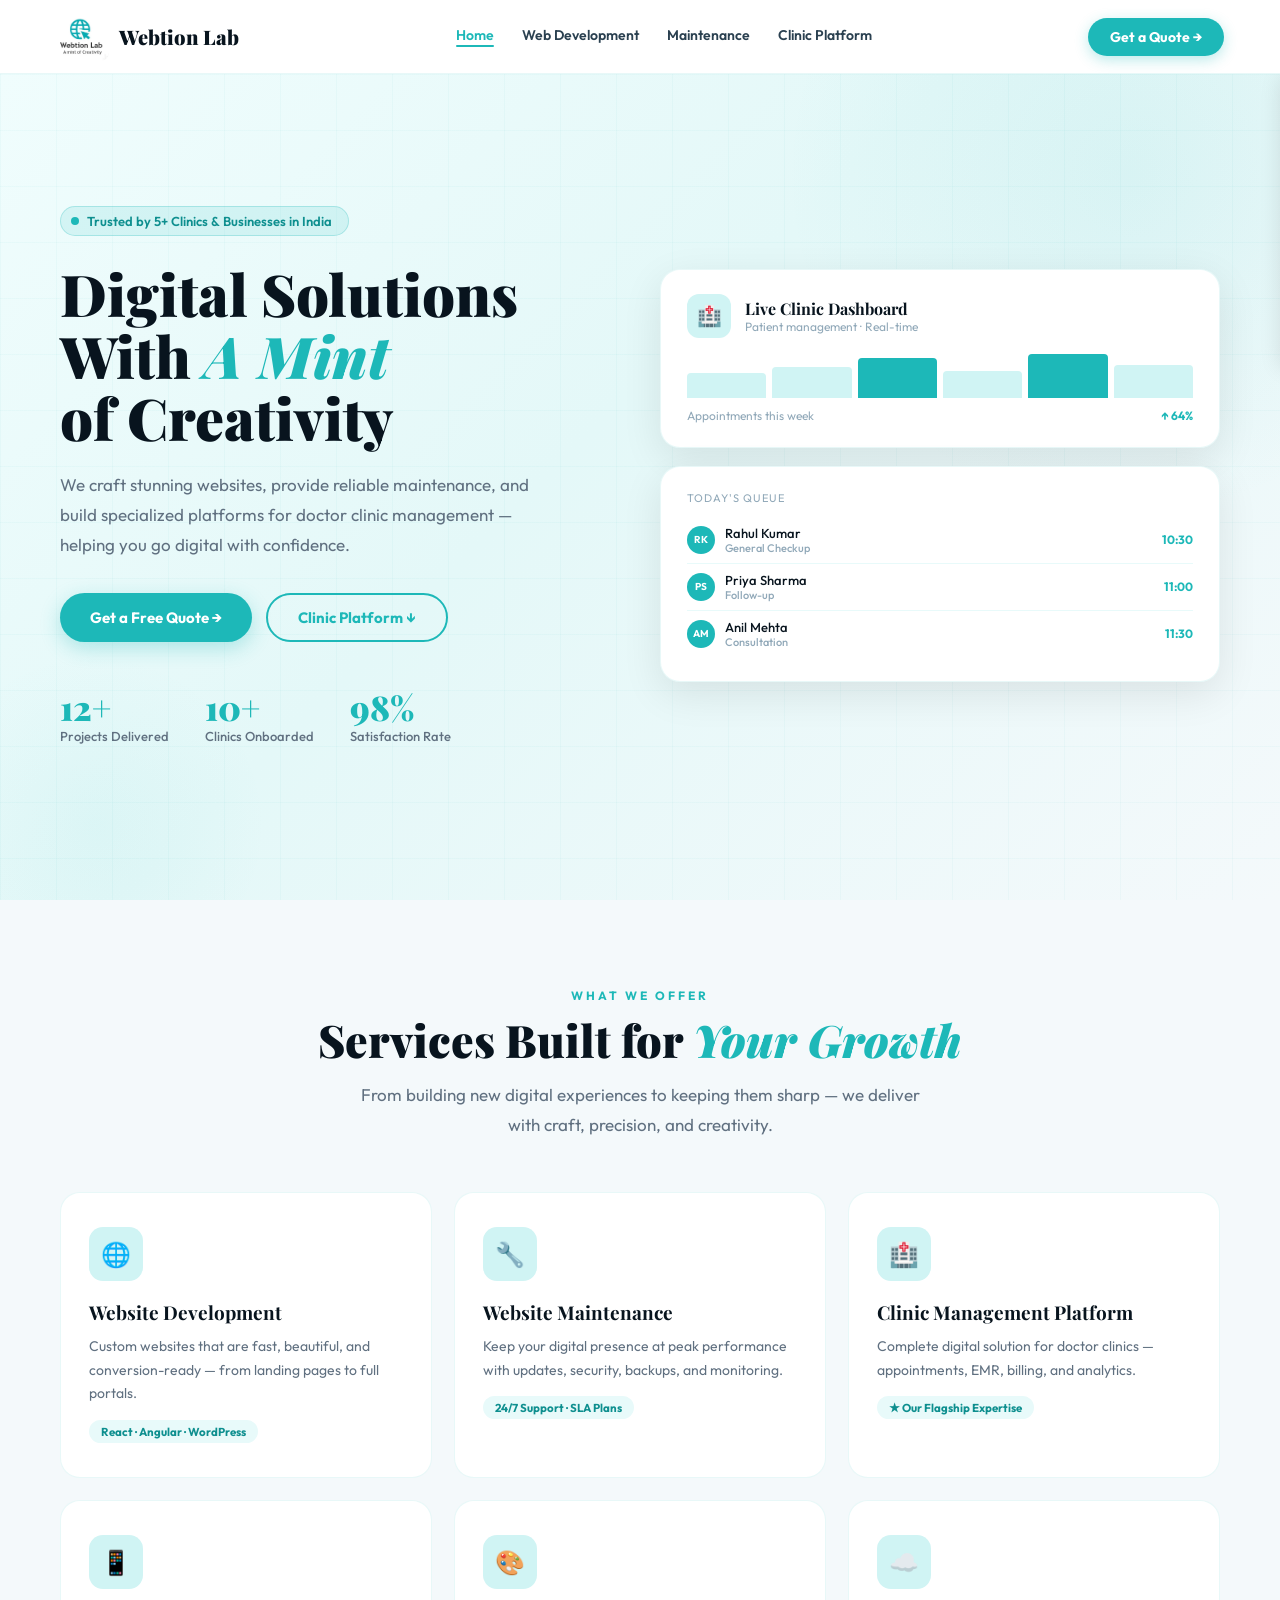
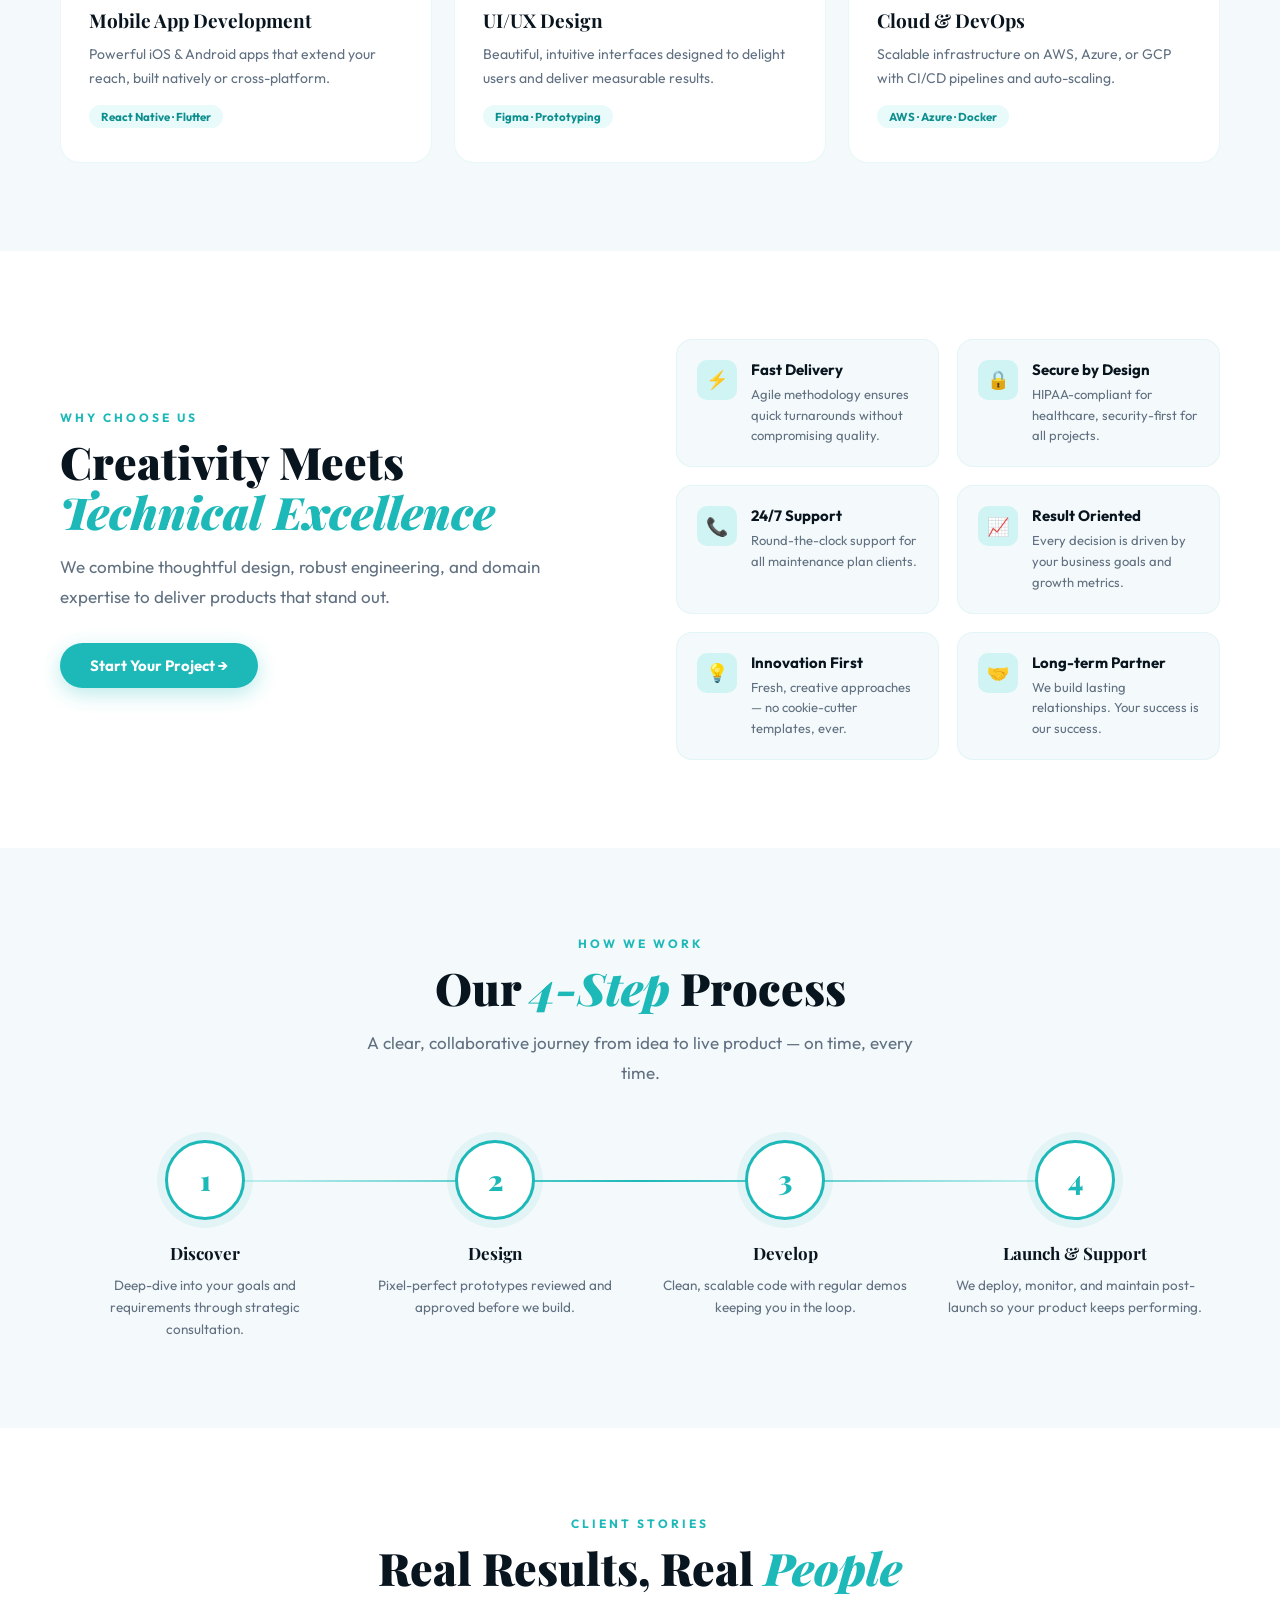
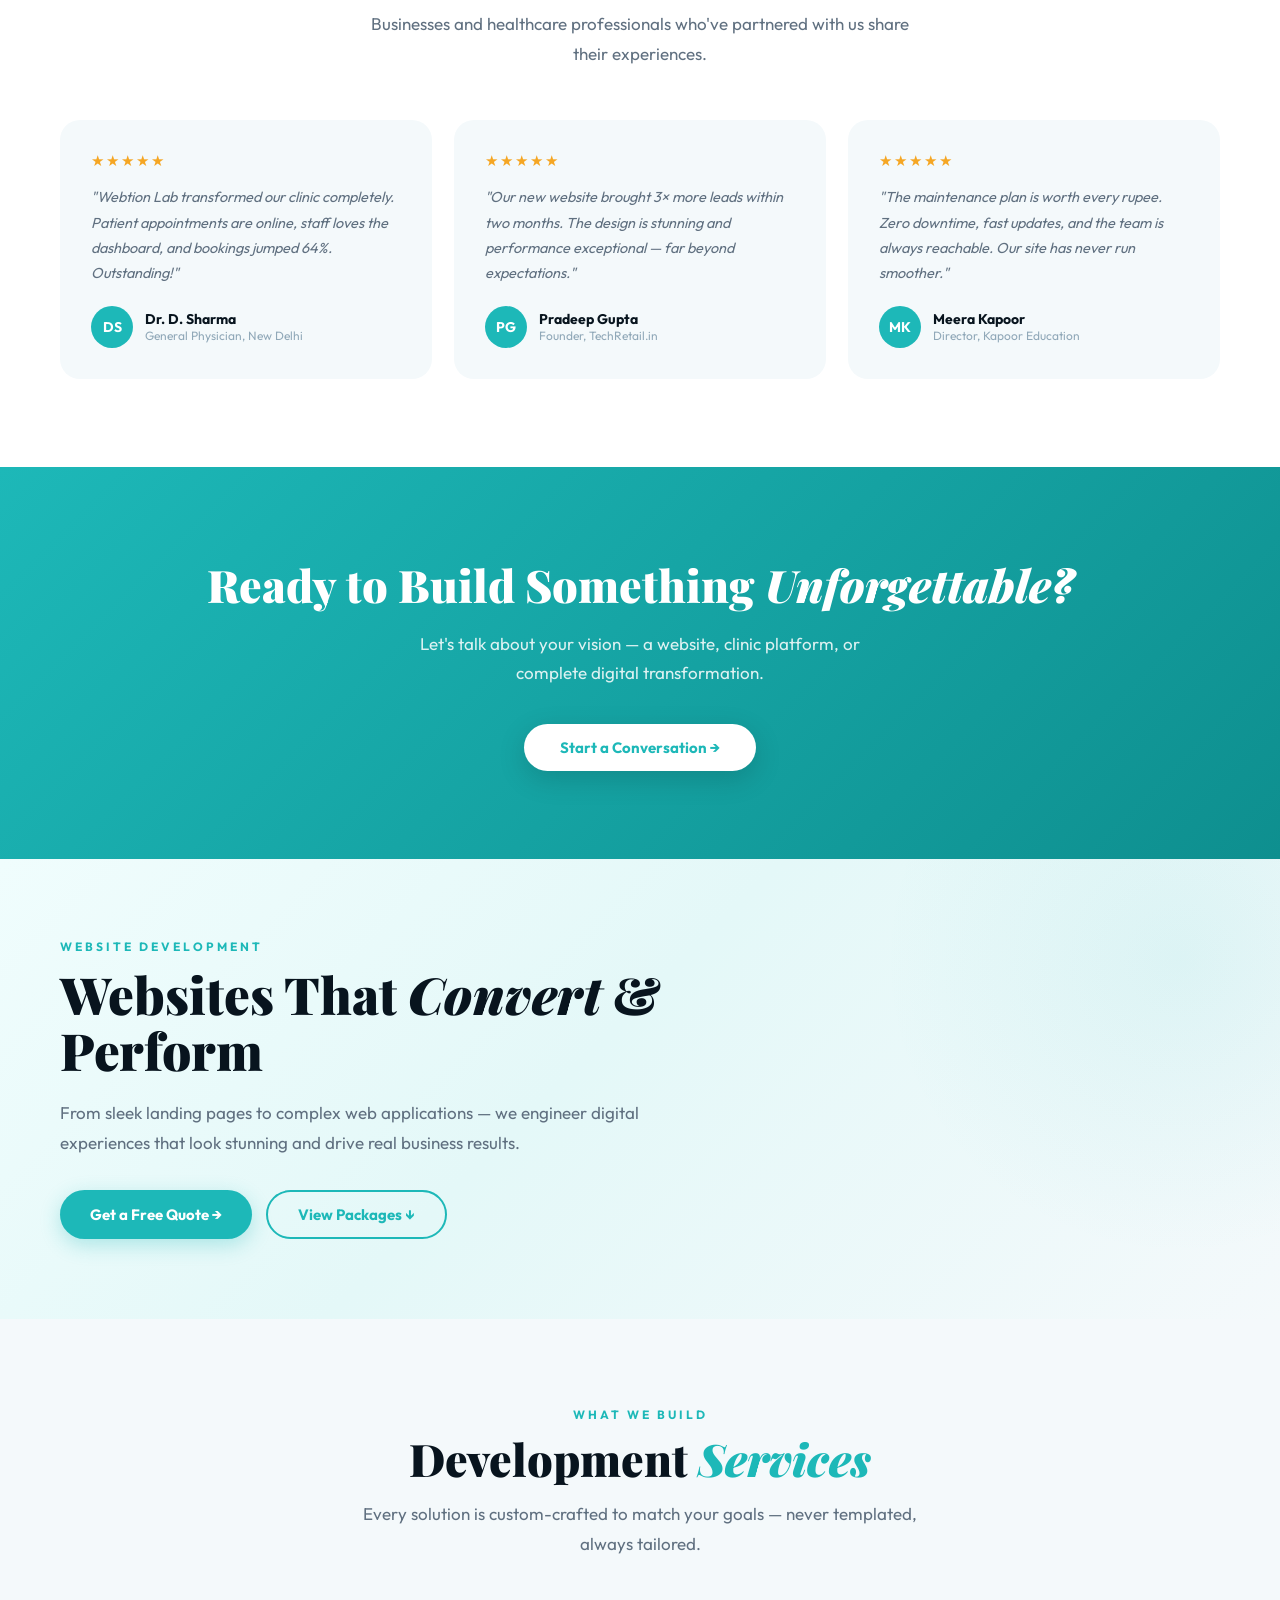
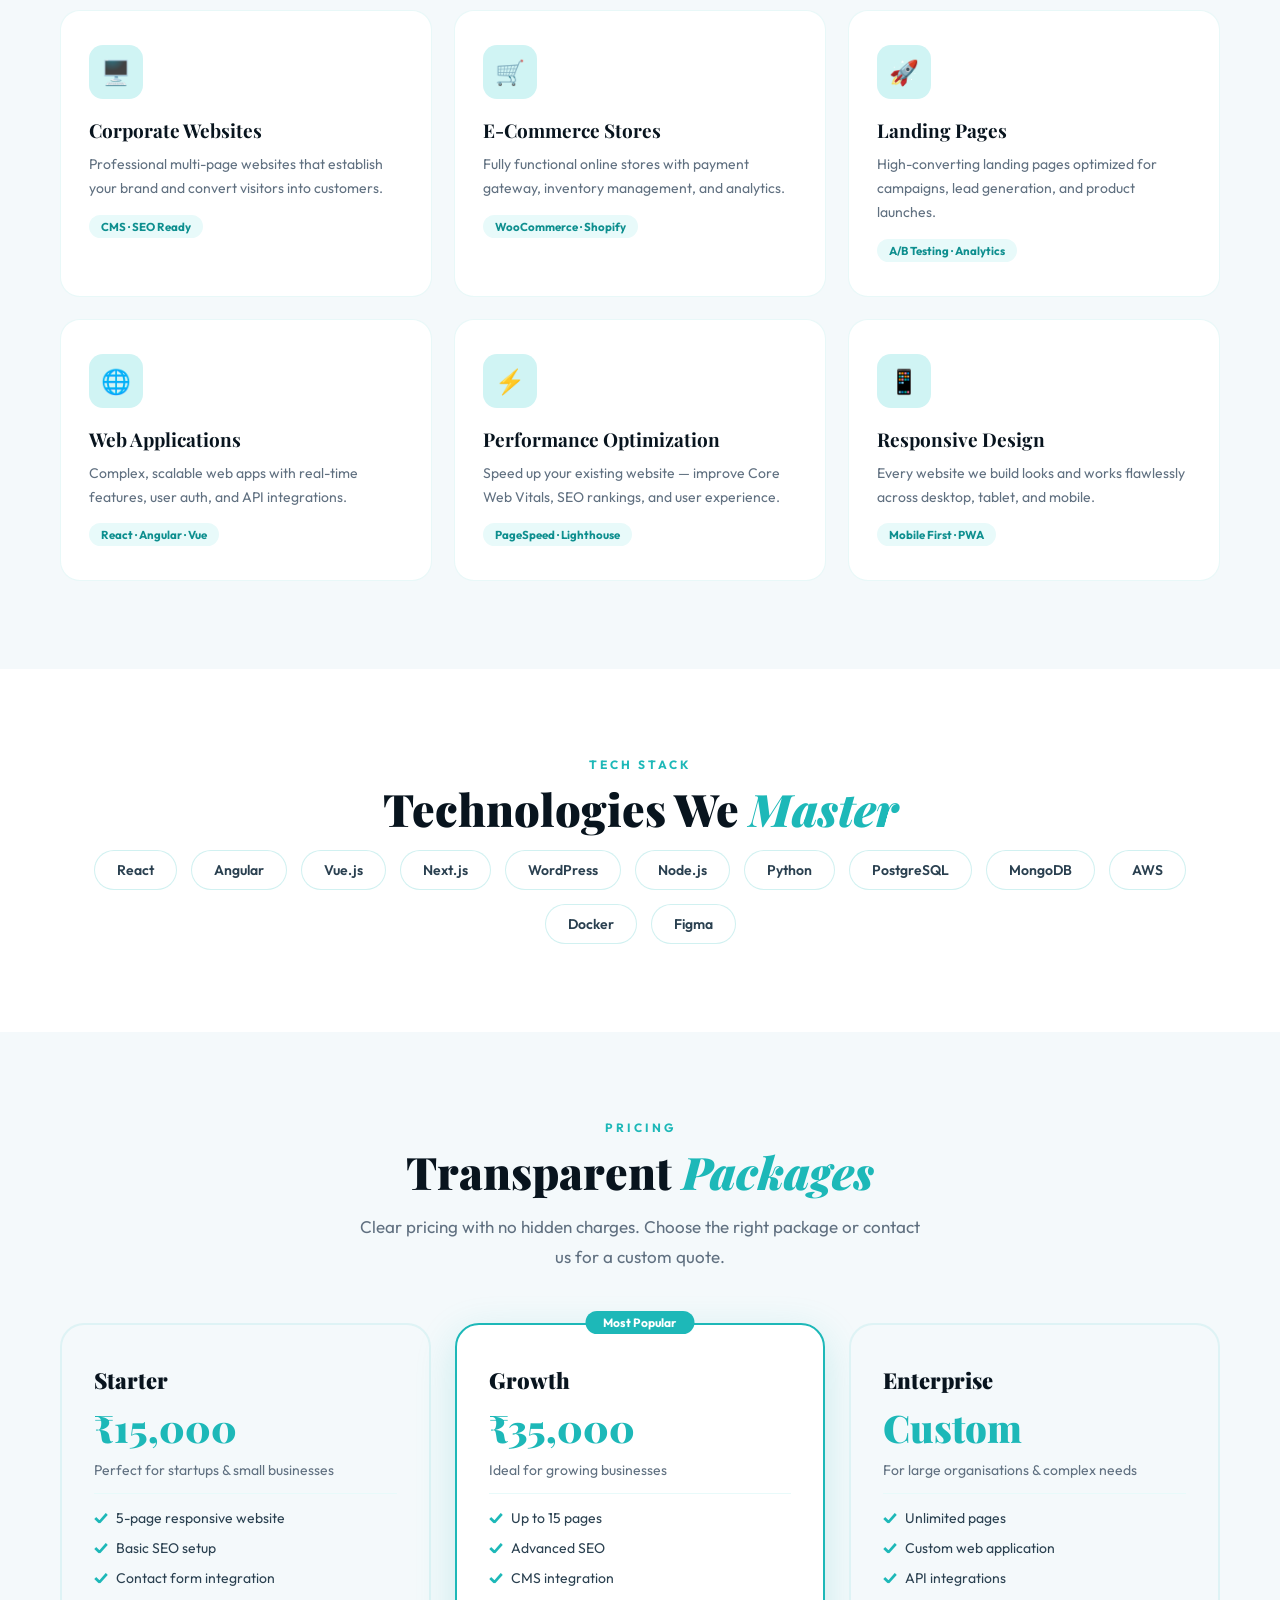
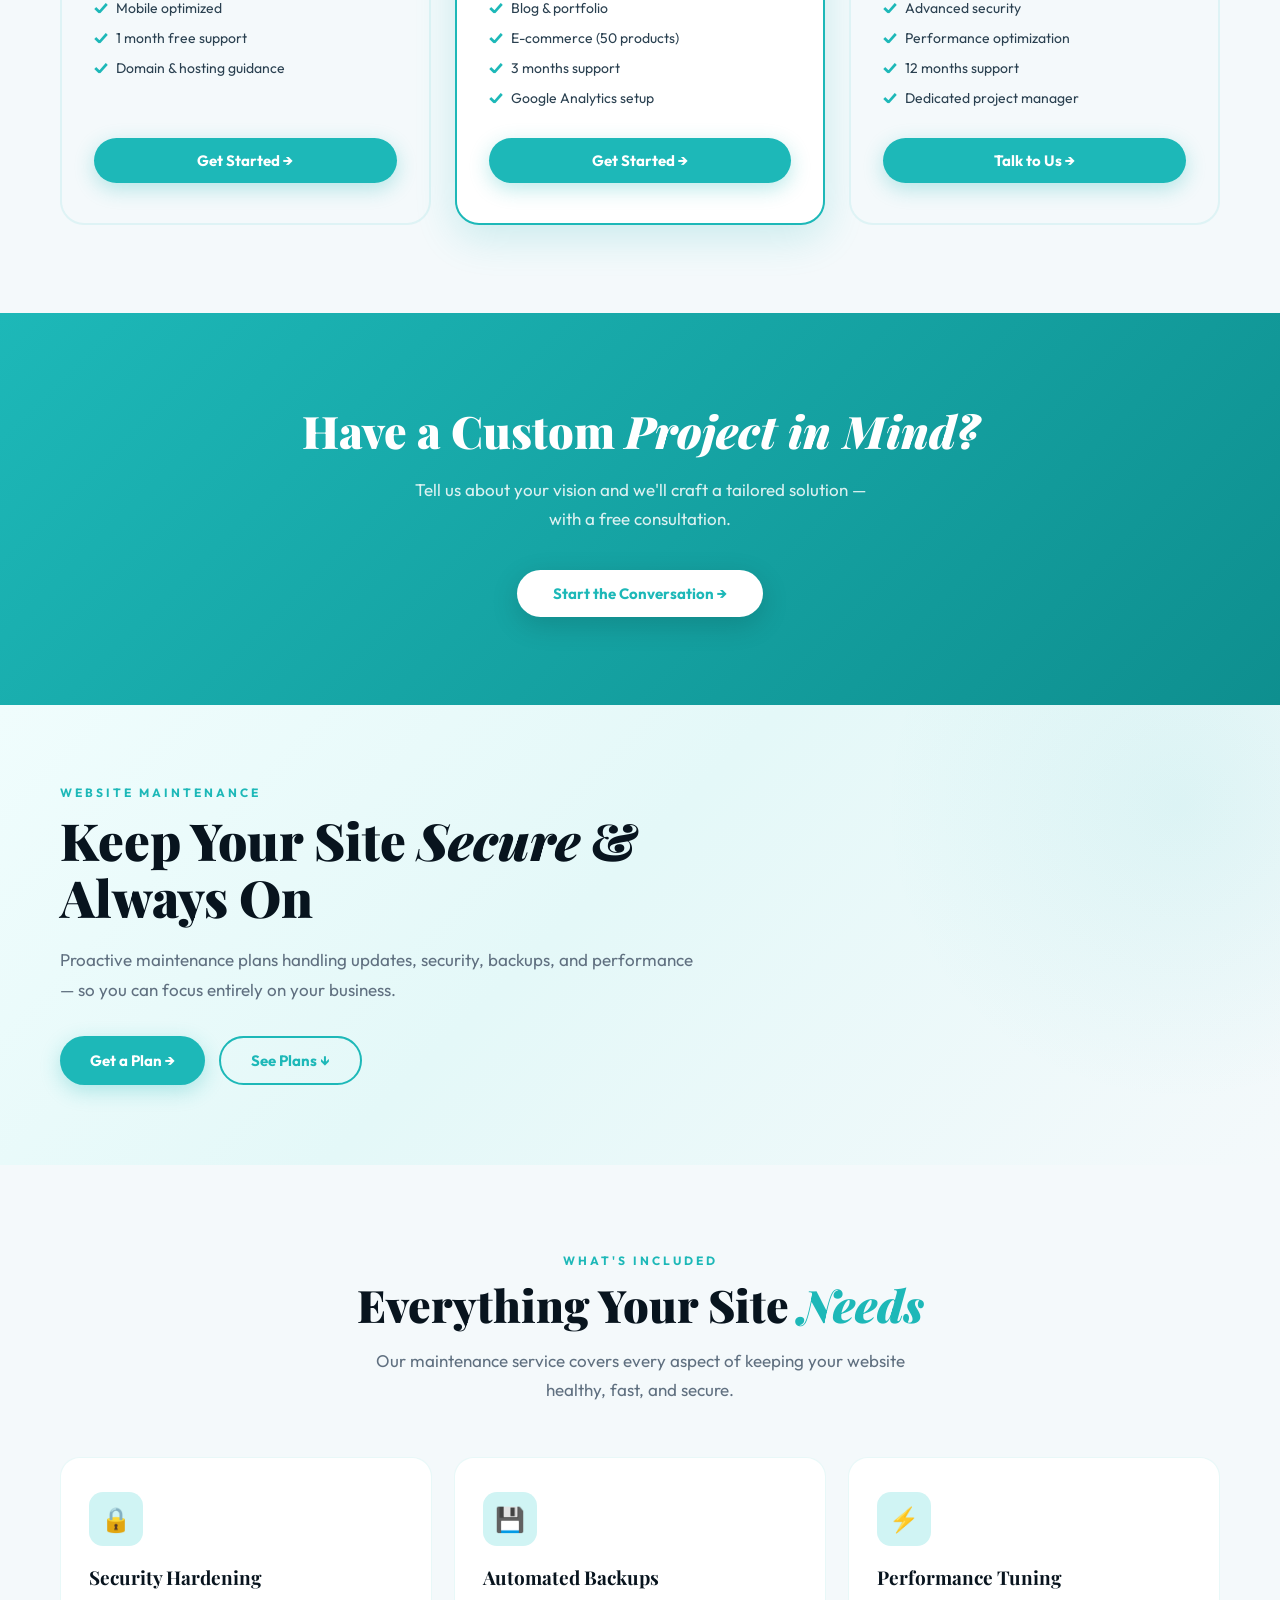
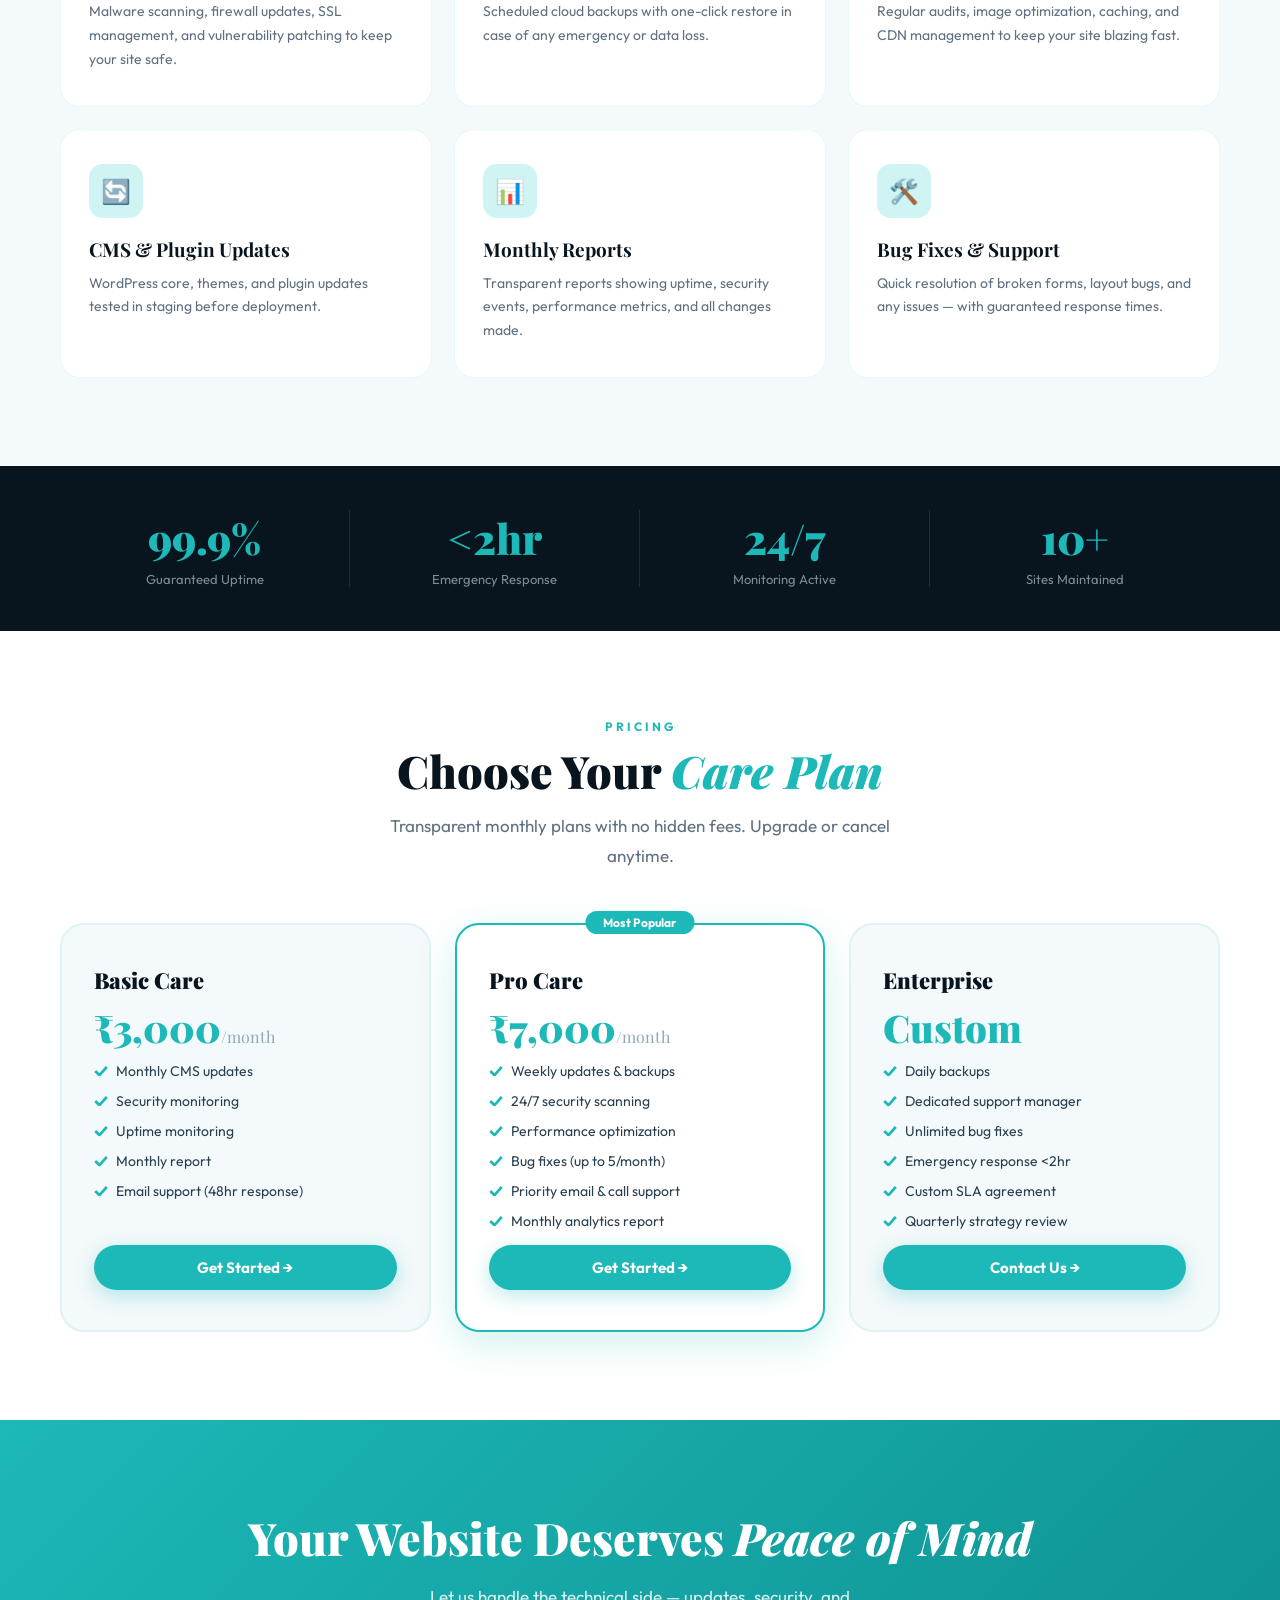
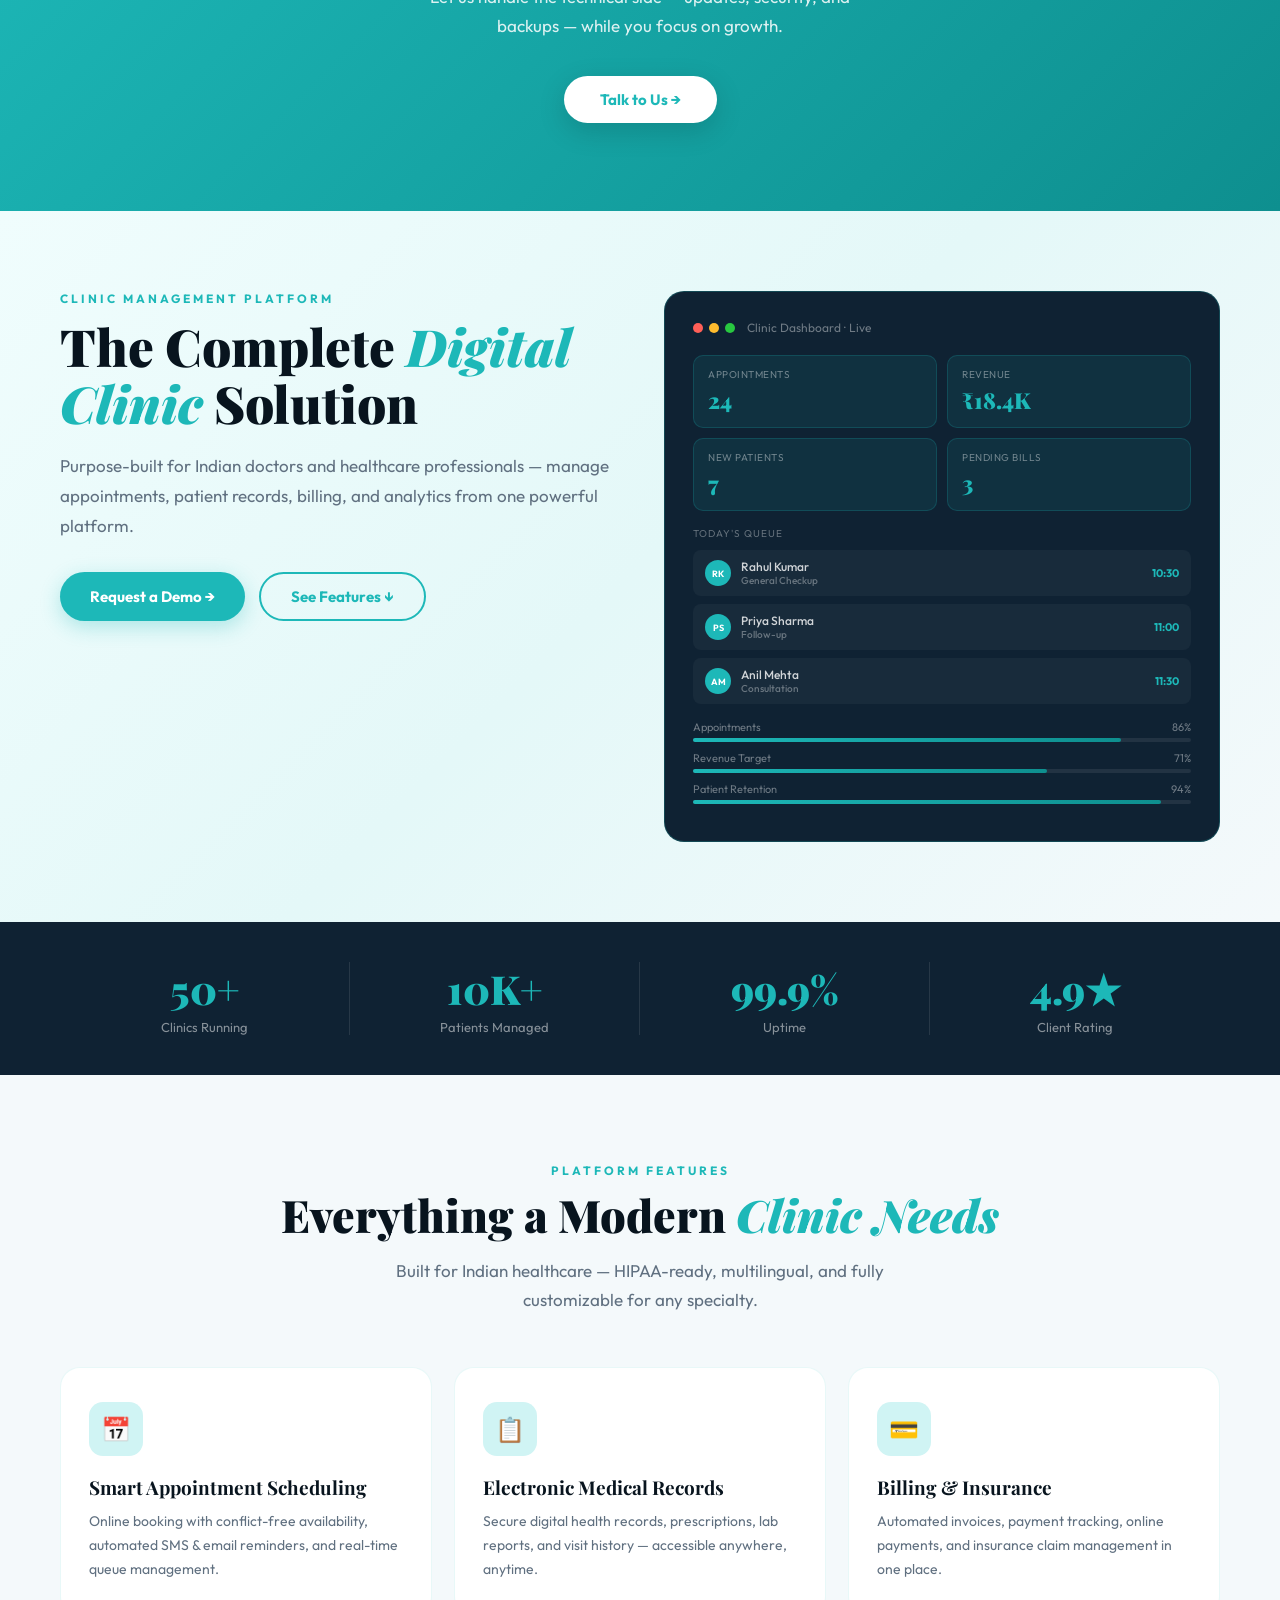
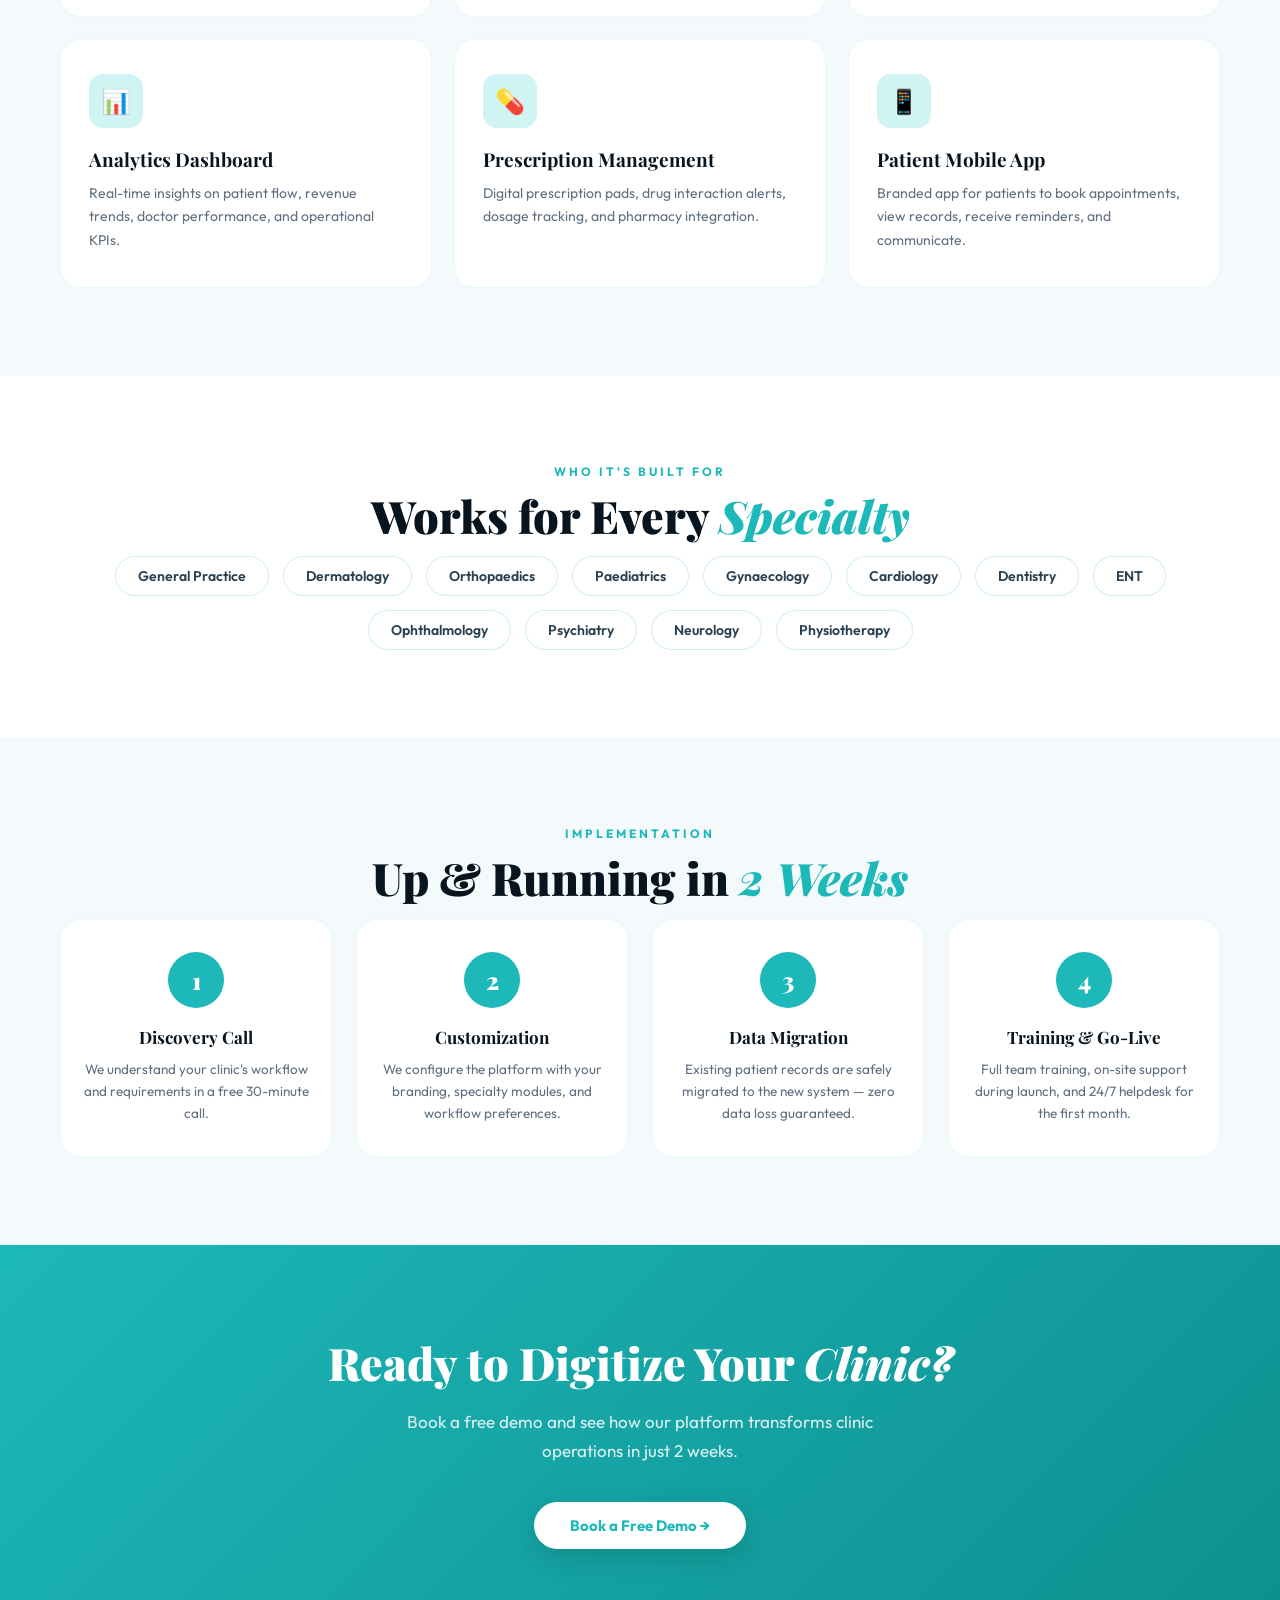
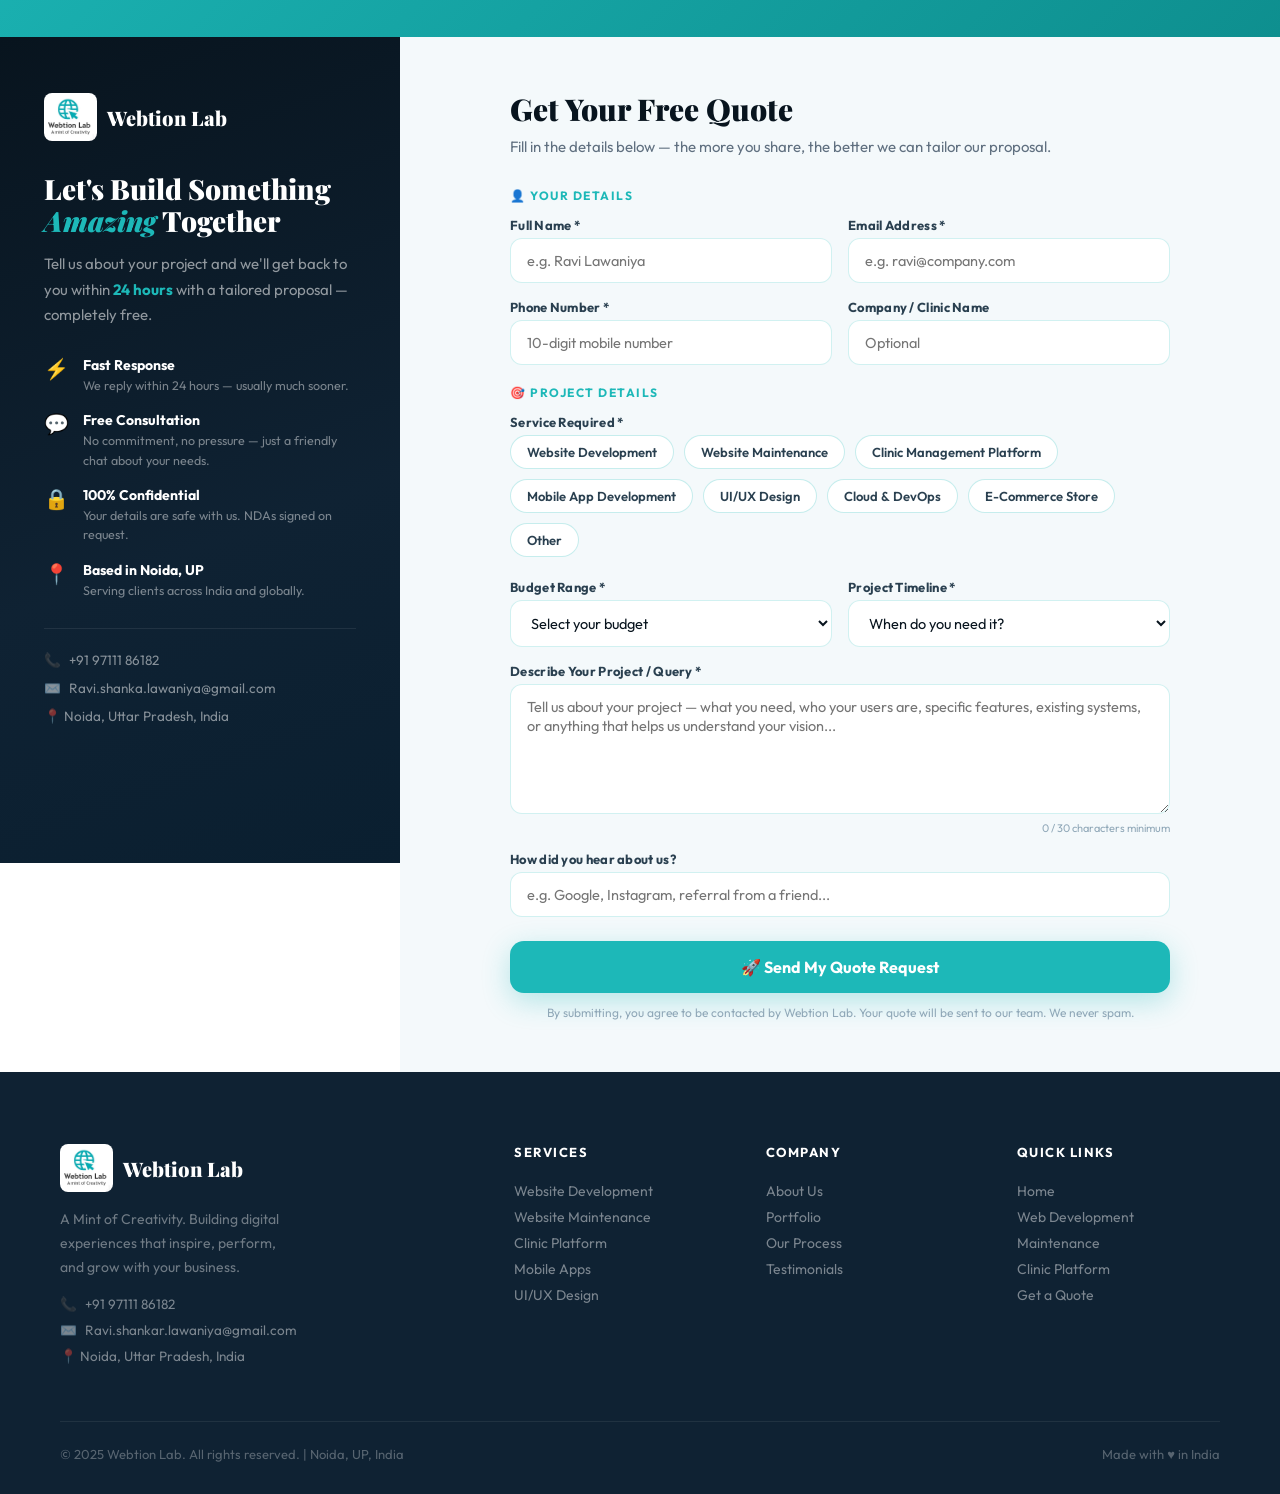
==== commit d74a3196: "Update index.html" ====
--- a/index.html
+++ b/index.html
@@ -620,7 +620,7 @@
       </div>
       <p class="ft-brand-p">A Mint of Creativity. Building digital experiences that inspire, perform, and grow with your business.</p>
       <div class="ft-ci">📞 <a href="tel:+919711186182">+91 97111 86182</a></div>
-      <div class="ft-ci">✉️ <a href="mailto:Ravi.shankar.lawaniya@gmail.com">Ravi.shanka.lawaniya@gmail.com</a></div>
+      <div class="ft-ci">✉️ <a href="mailto:Ravi.shankar.lawaniya@gmail.com">Ravi.shankar.lawaniya@gmail.com</a></div>
       <div class="ft-ci">📍 Noida, Uttar Pradesh, India</div>
     </div>
     <div>
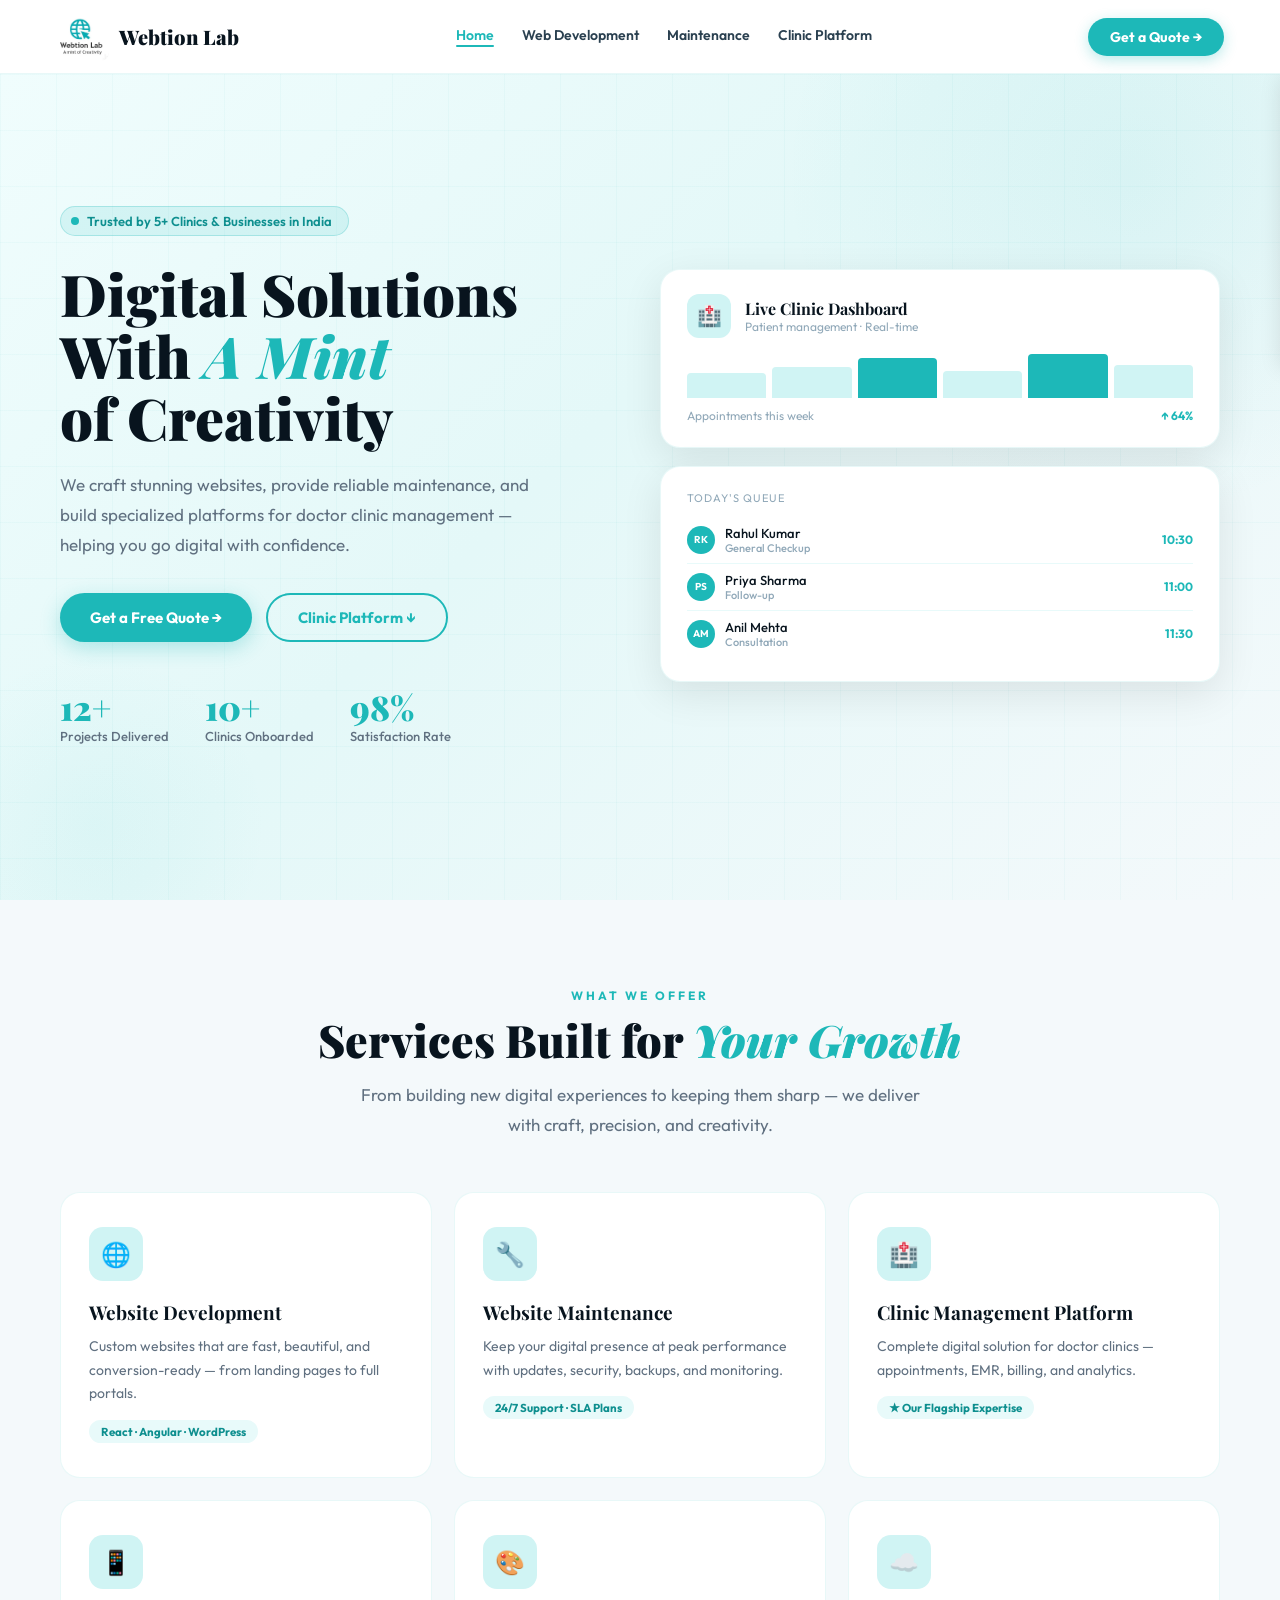
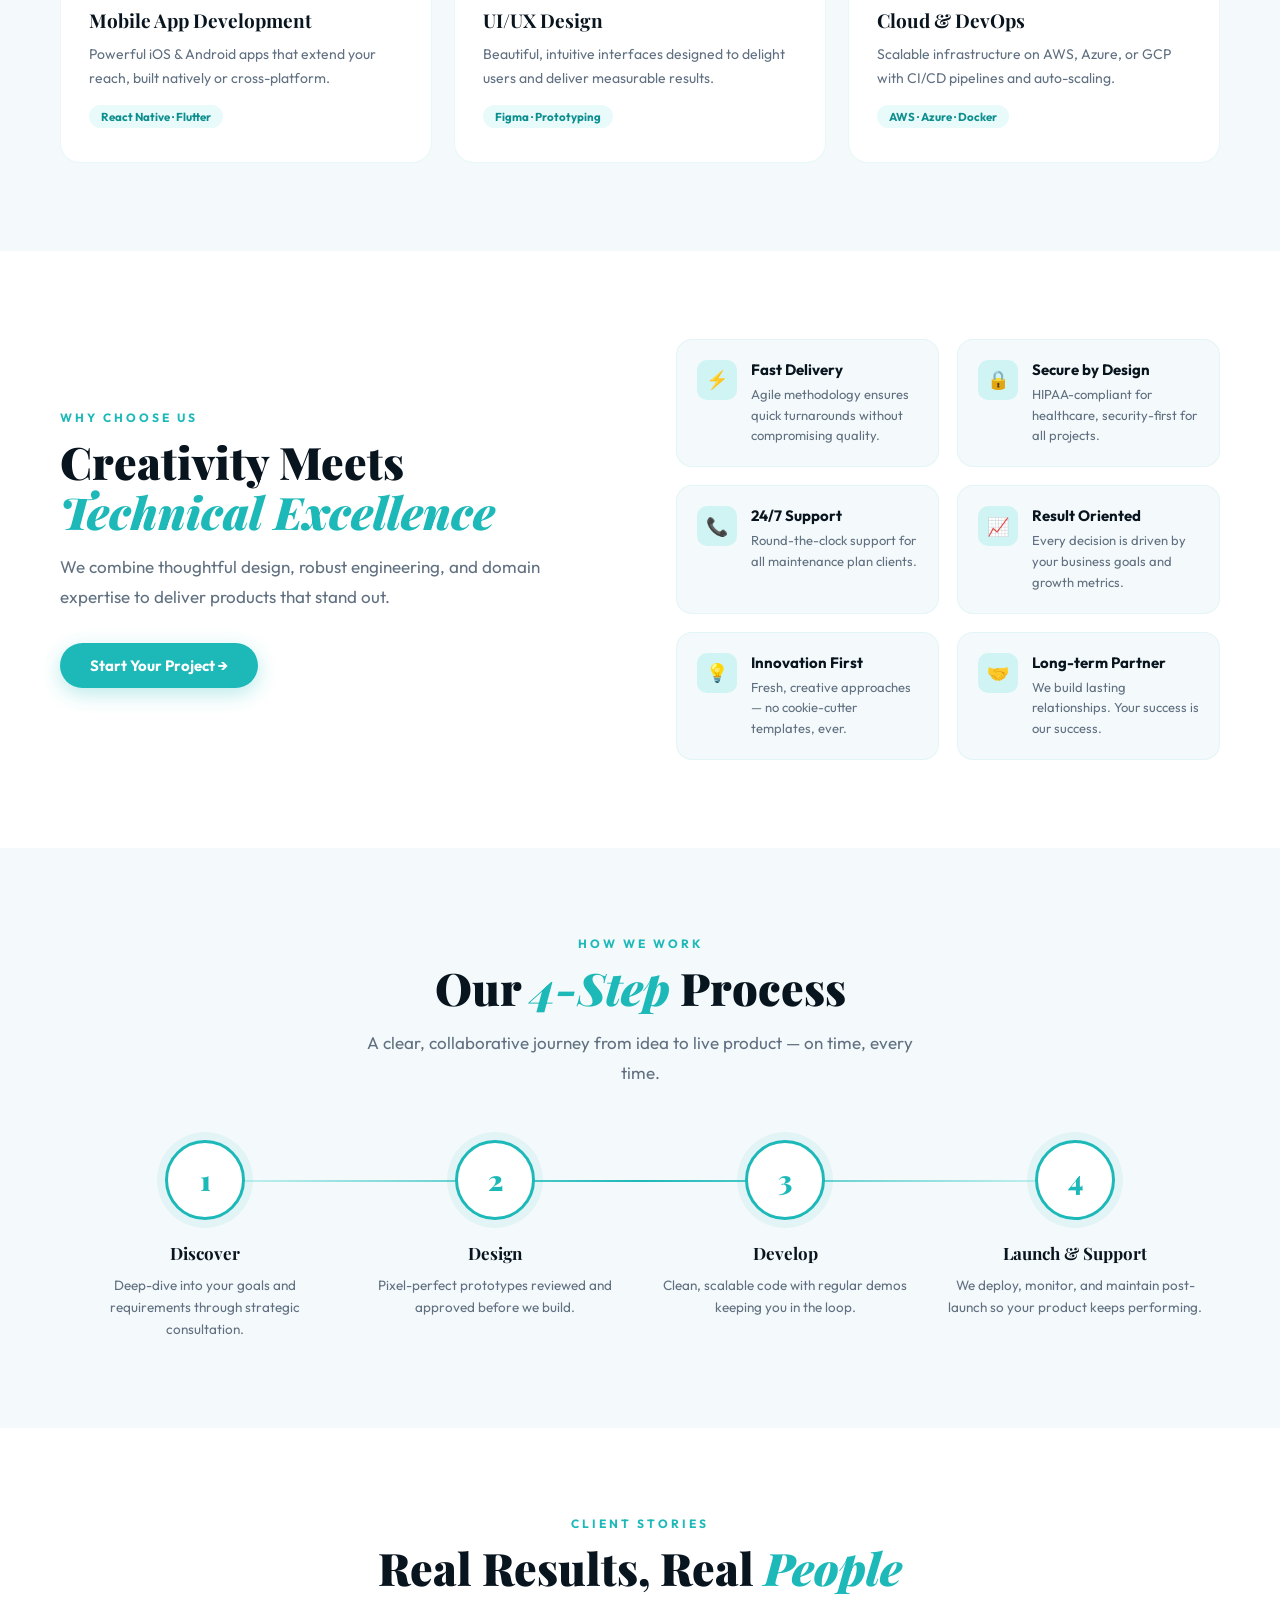
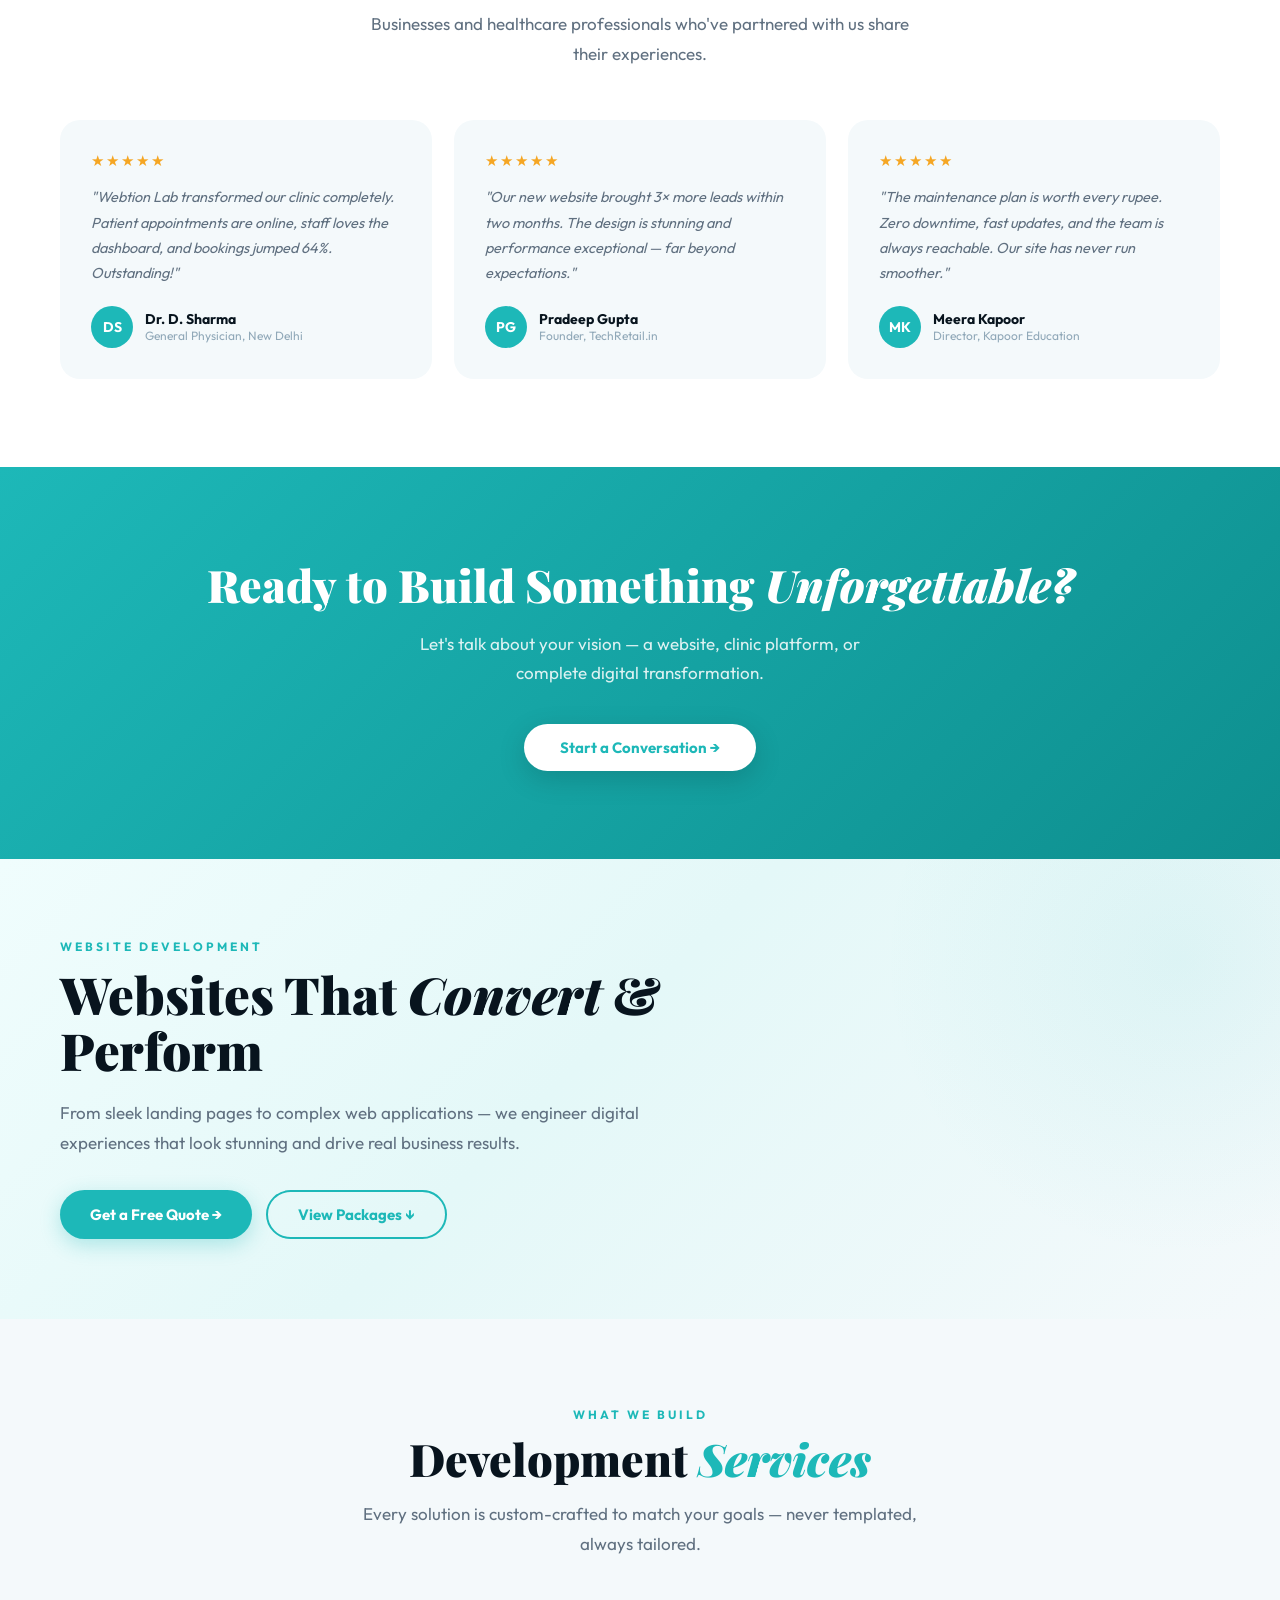
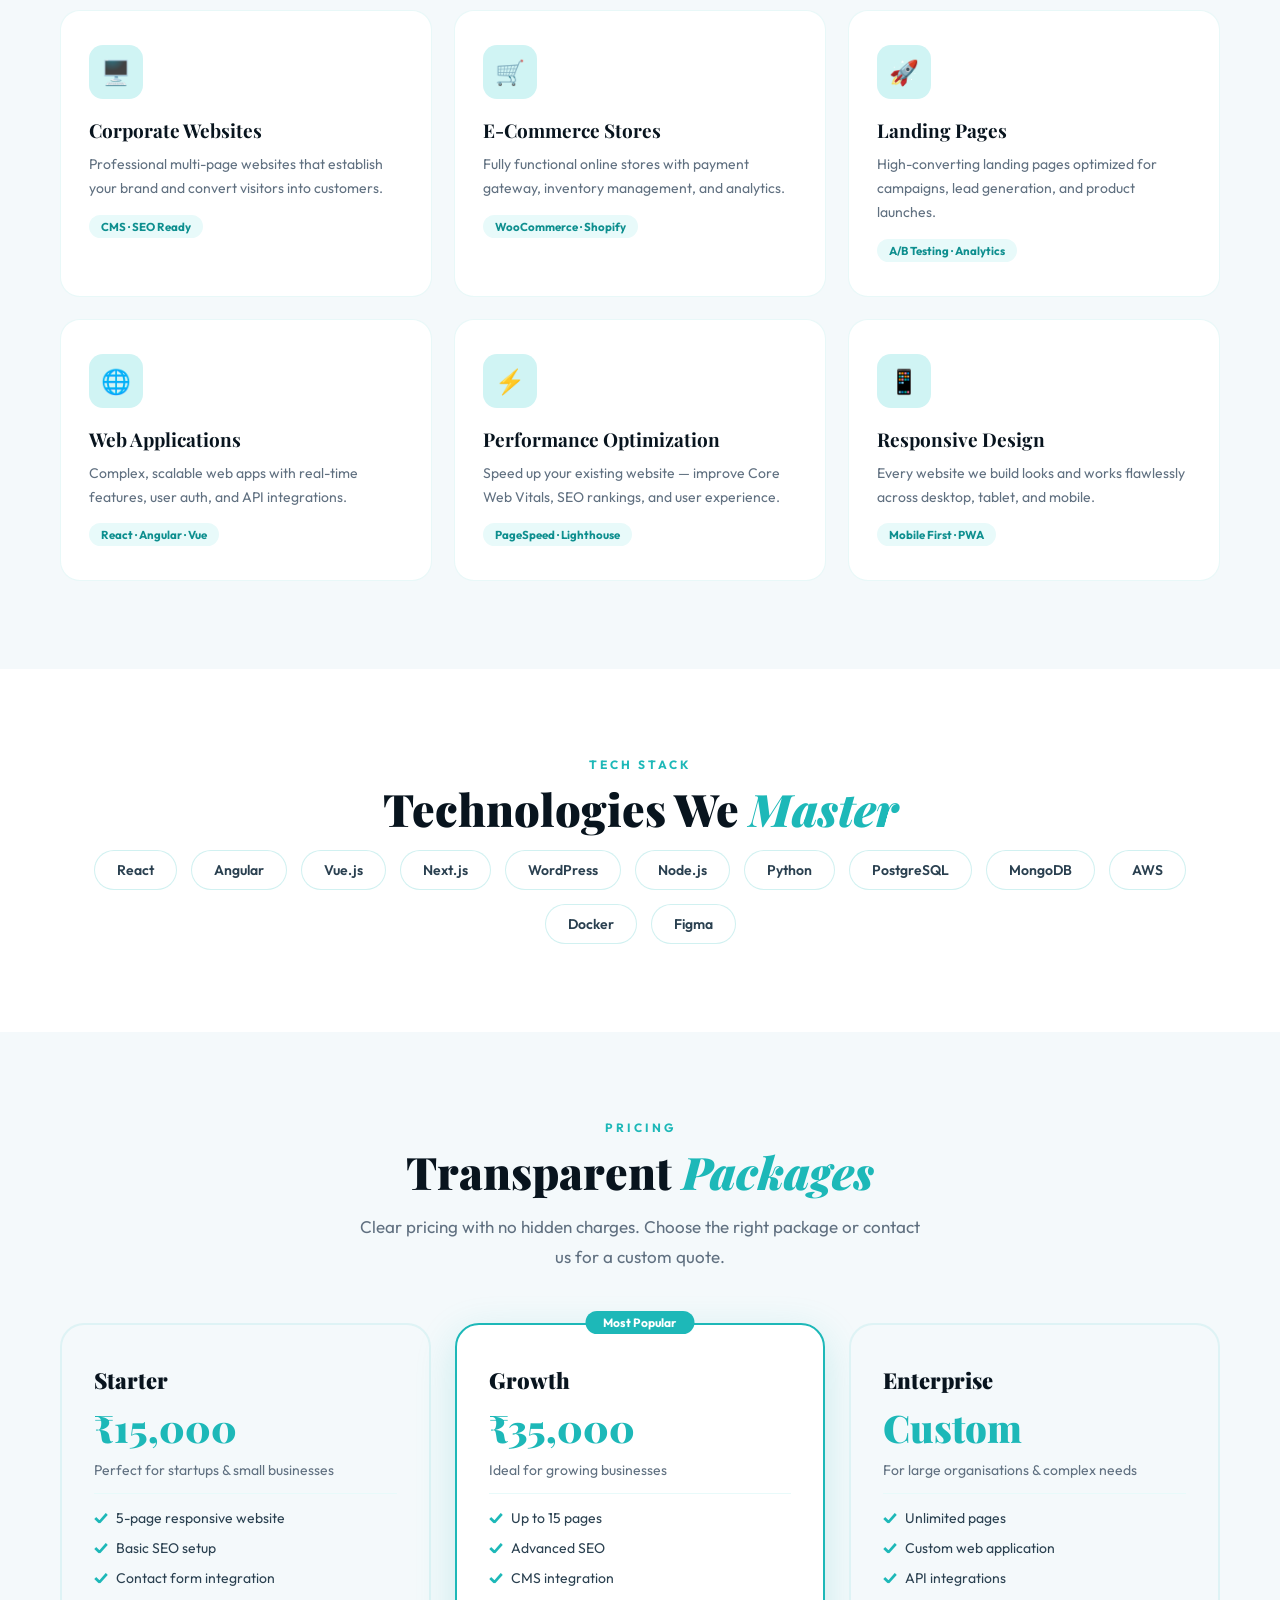
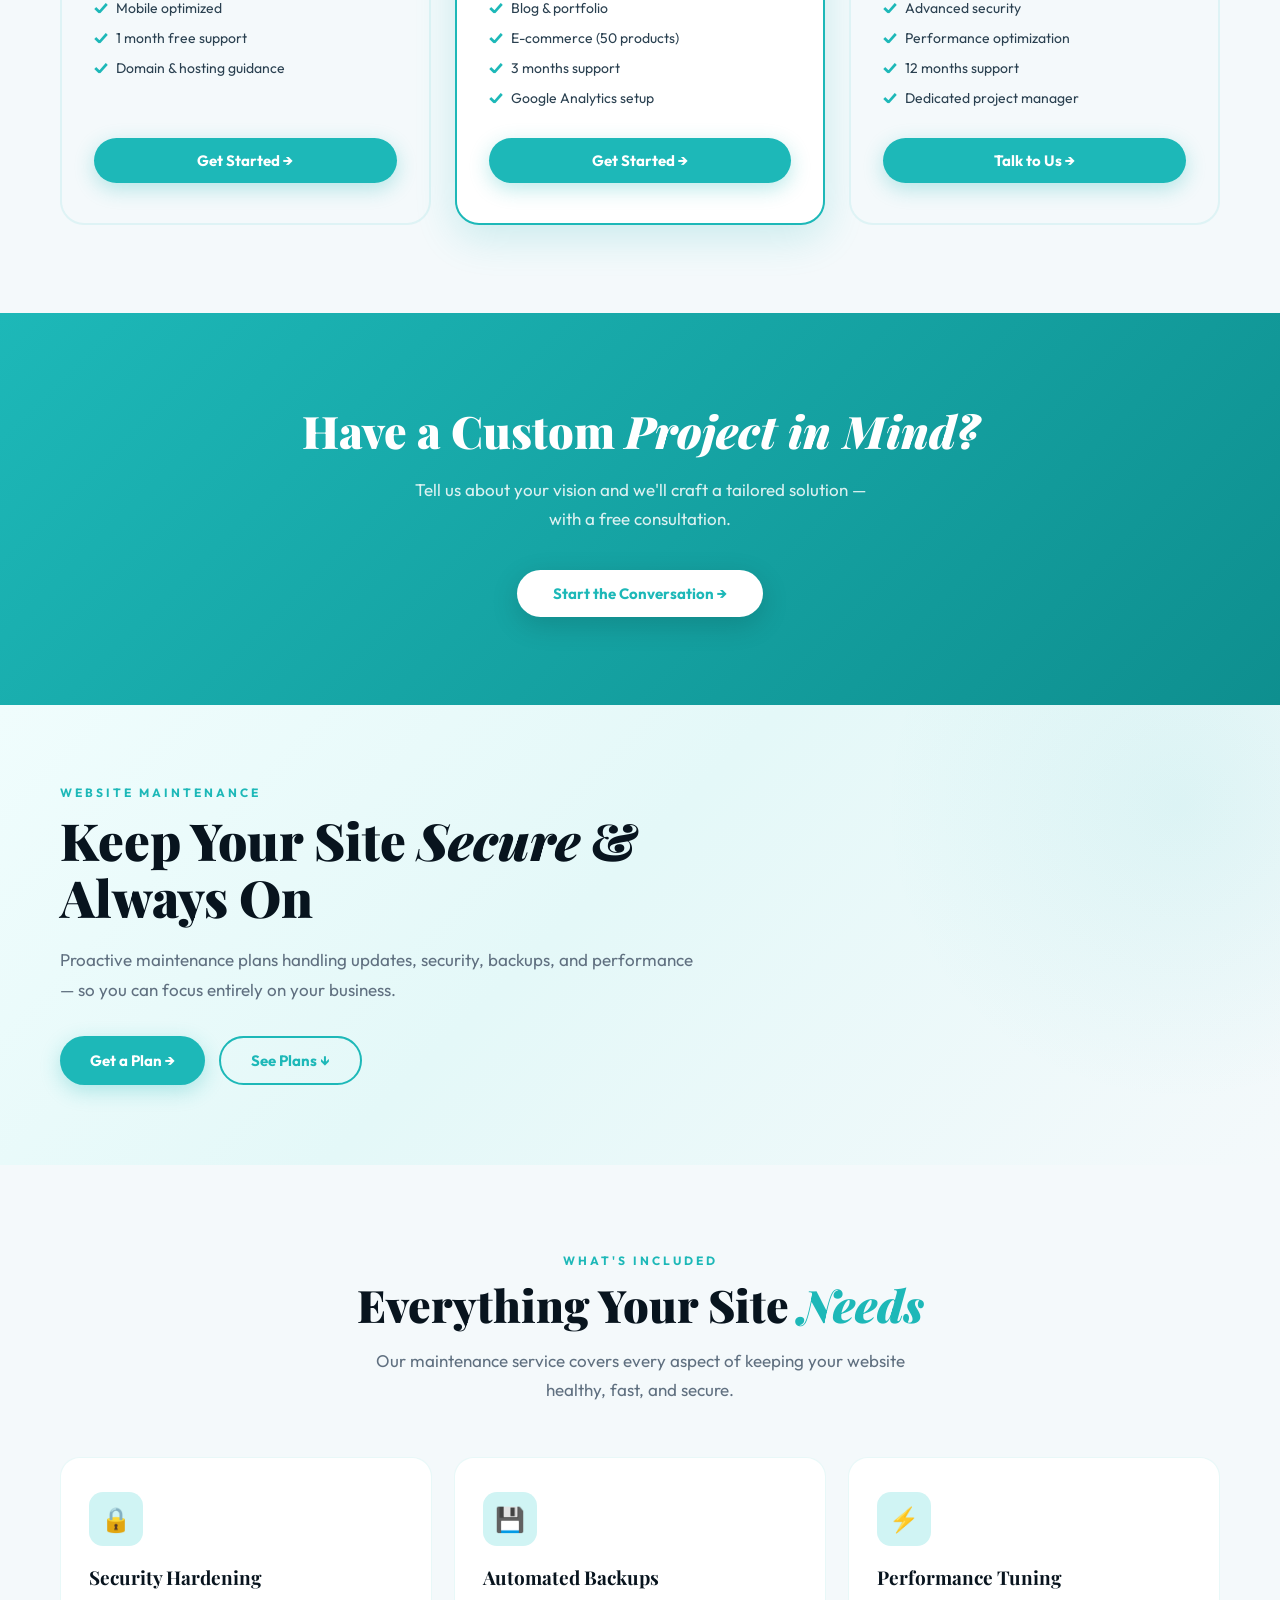
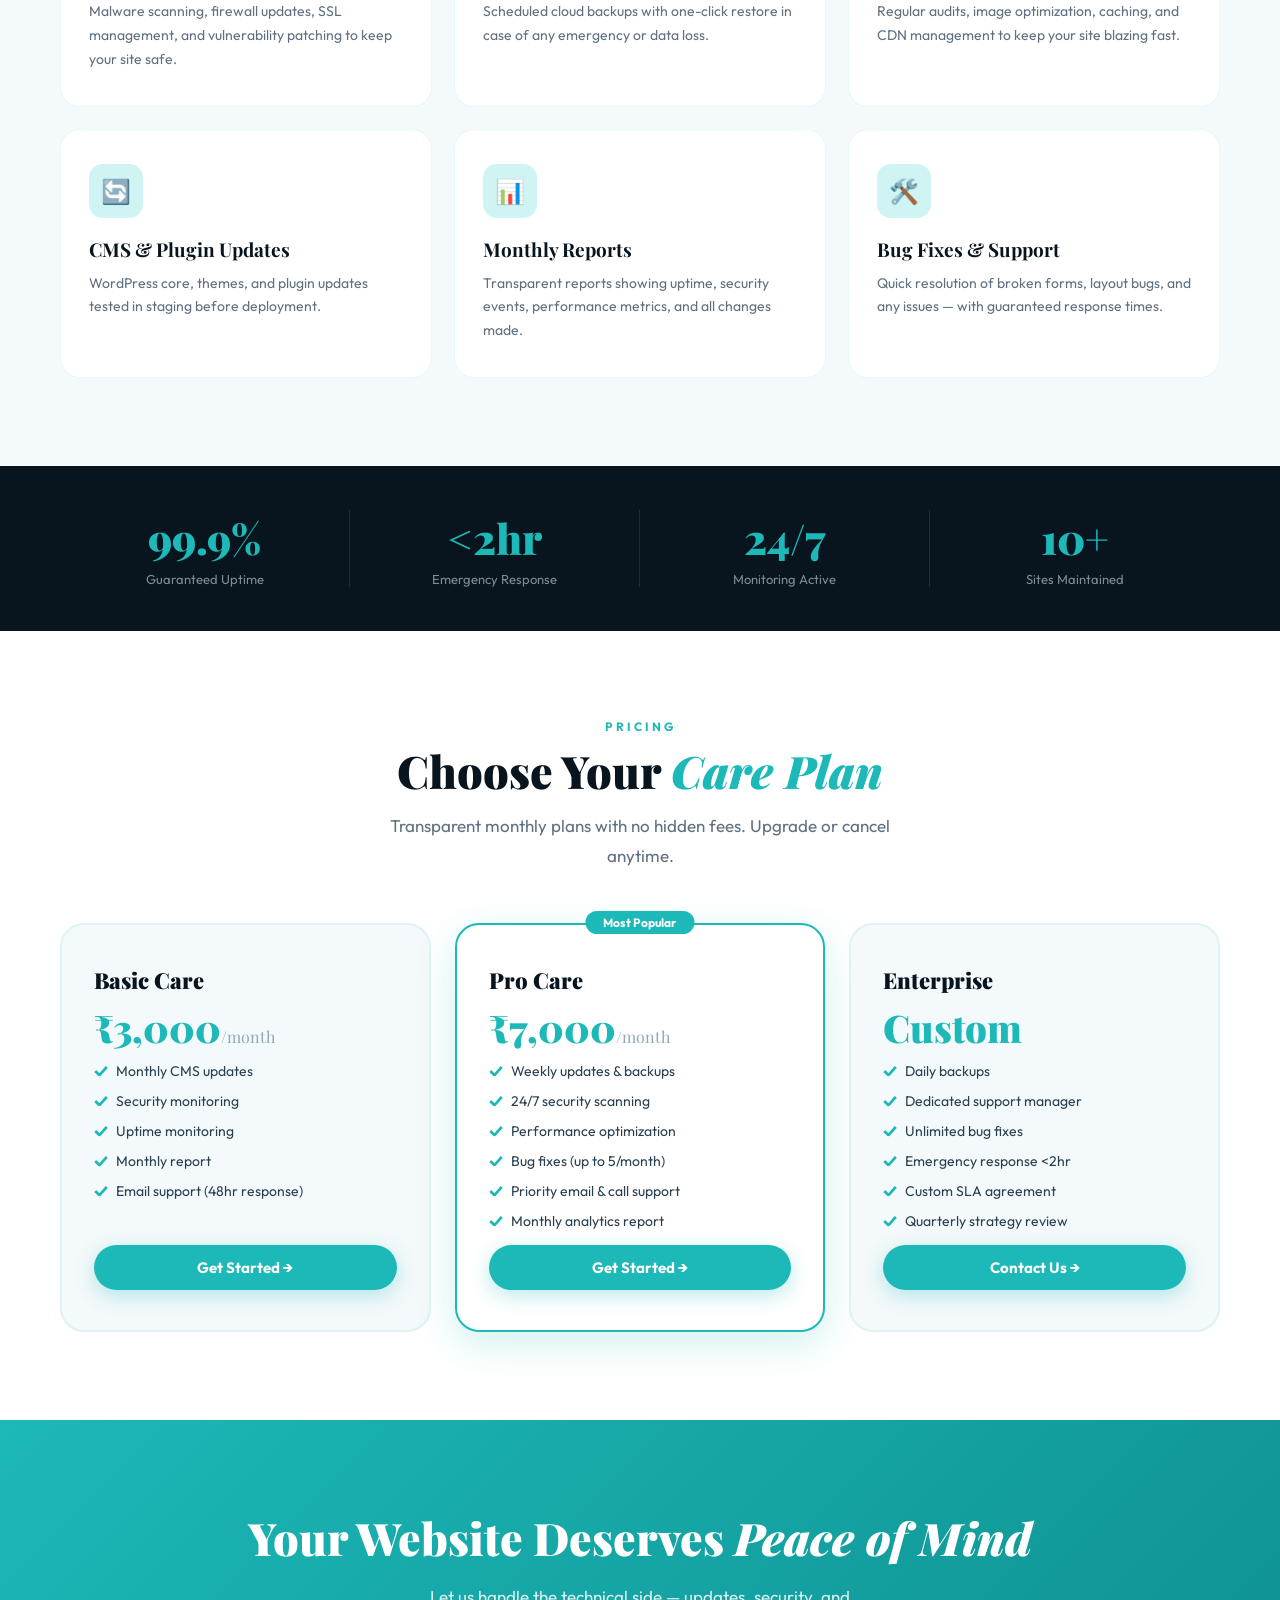
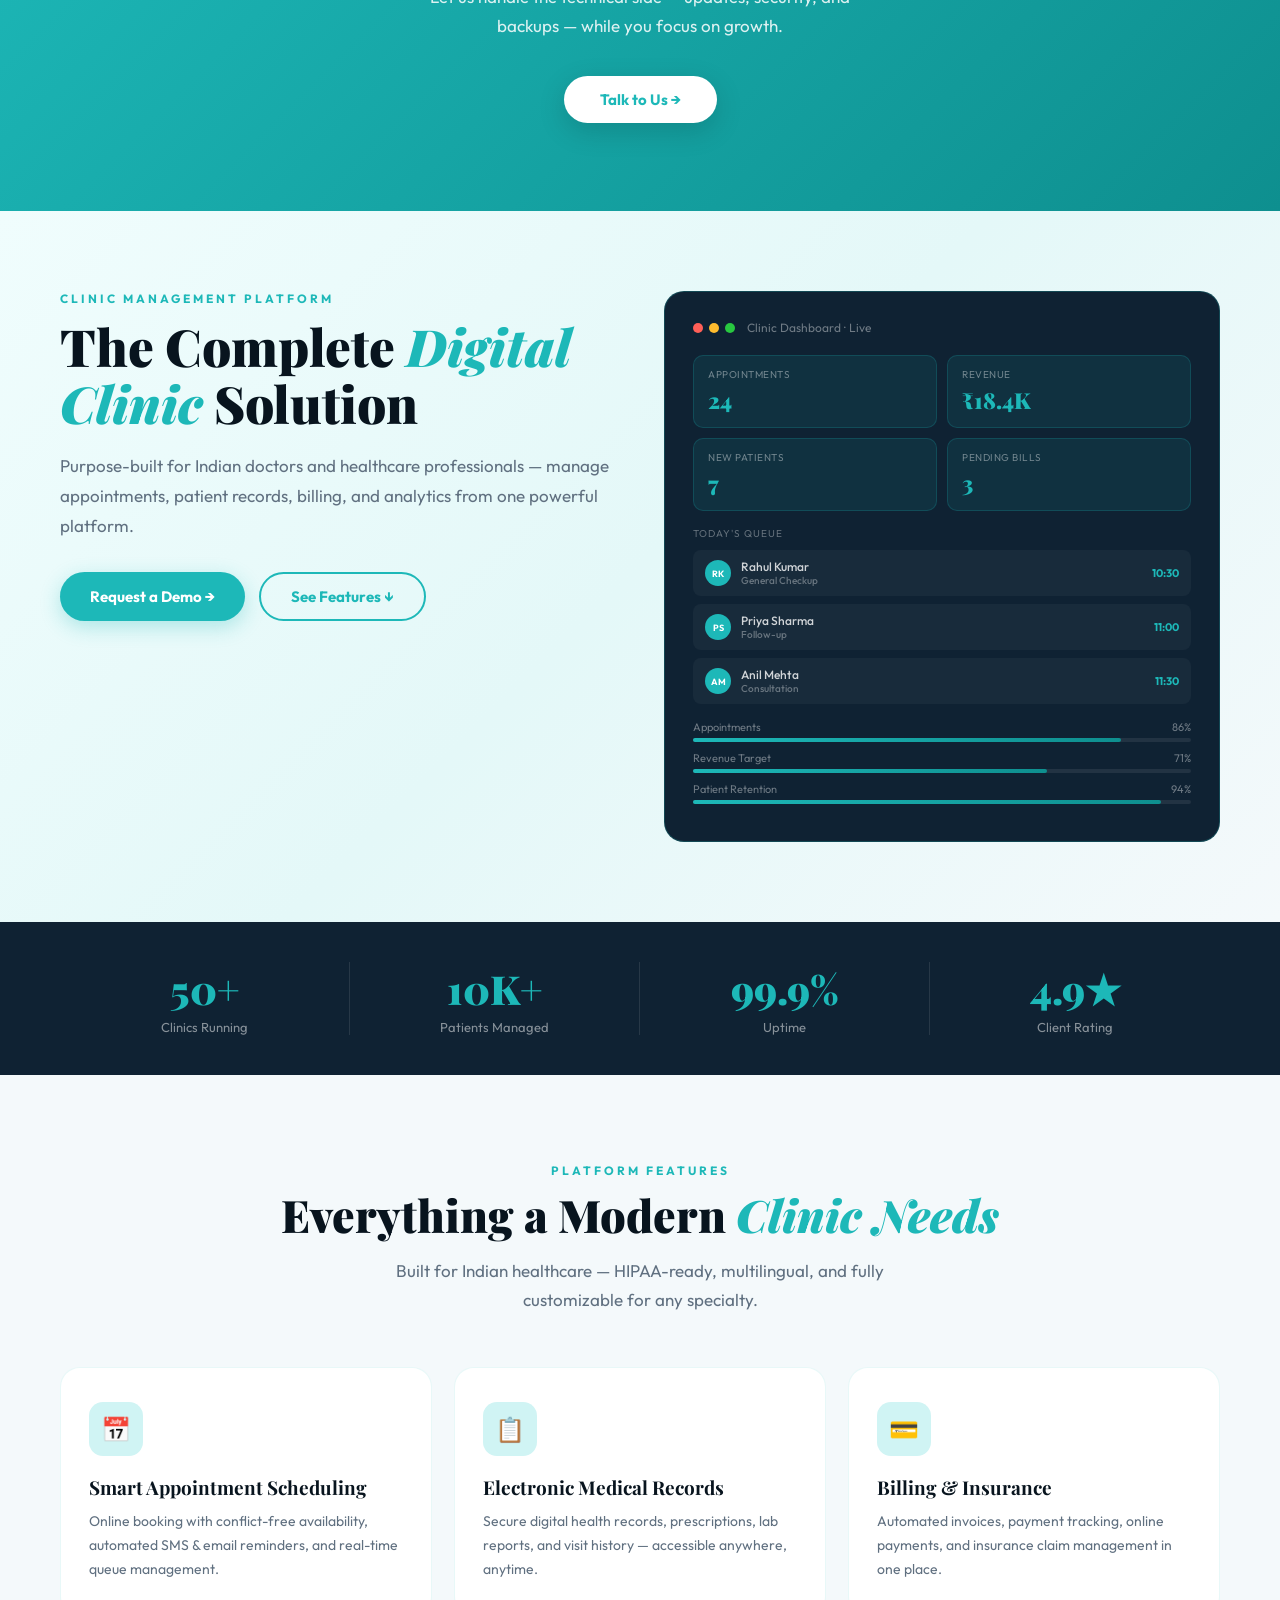
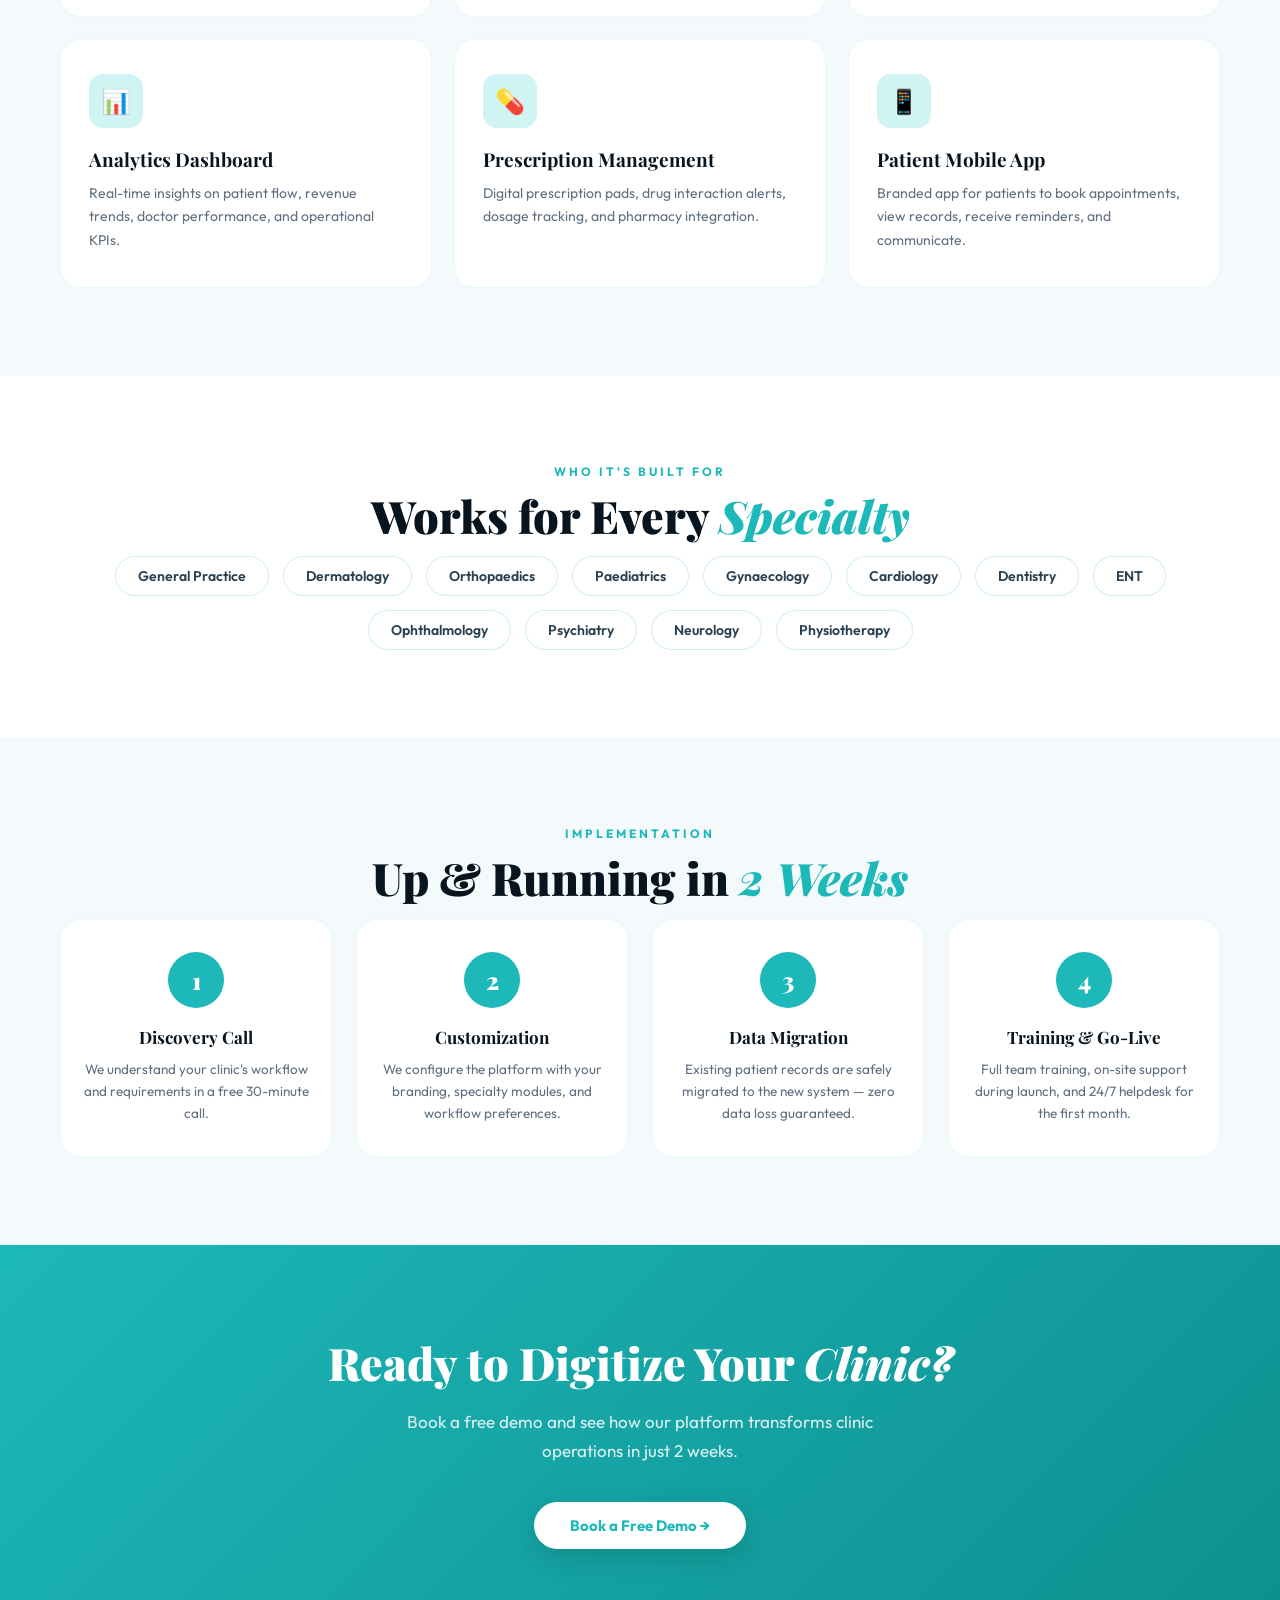
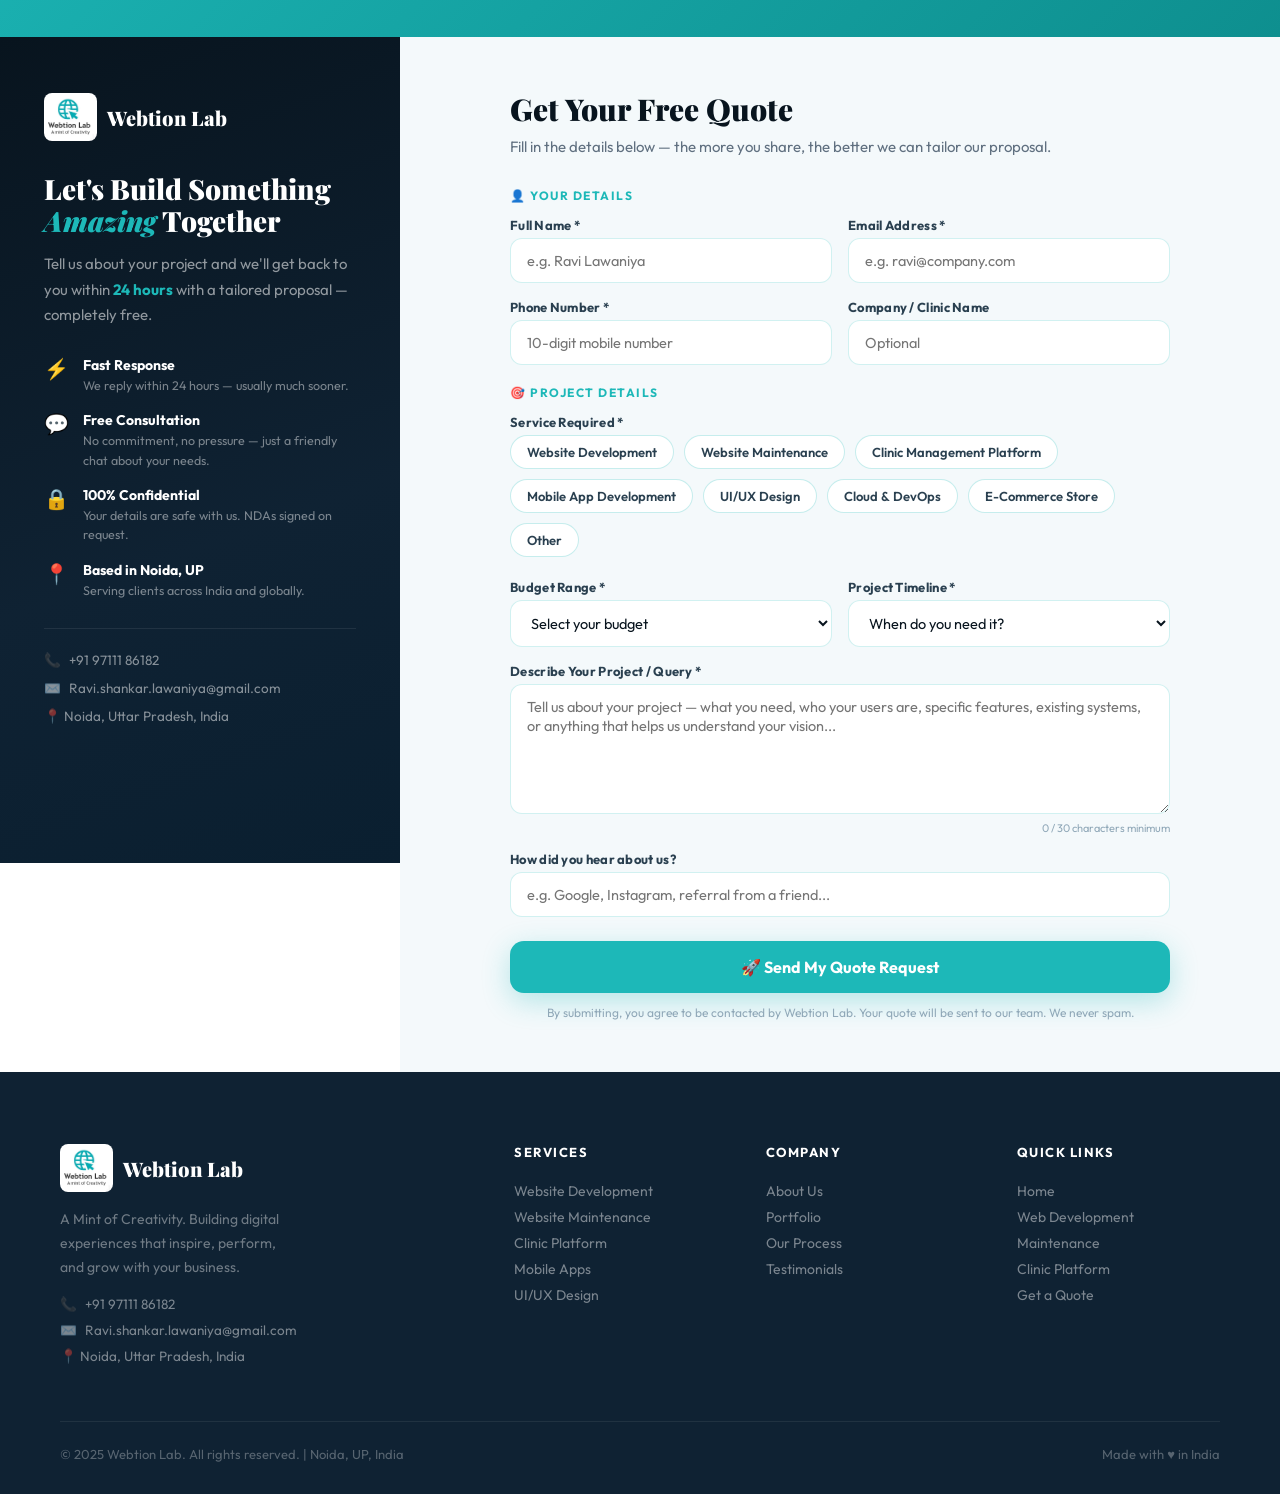
==== commit bd4e337d: "Update index.html" ====
--- a/index.html
+++ b/index.html
@@ -3,6 +3,11 @@
 <head>
   <meta charset="UTF-8">
   <meta name="viewport" content="width=device-width, initial-scale=1.0">
+  <meta property="og:title" content="Webtion Lab">
+  <meta property="og:description" content="Webtion Lab builds modern, fast, and responsive websites that help businesses grow their online presence with clean design and smart solutions.">
+  <meta property="og:image" content="https://webtionlabcom.github.io/Webtion_Lab/assets/logo.jpg">
+  <meta property="og:url" content="https://webtionlabcom.github.io/Webtion_Lab">
+  <meta property="og:type" content="website">
   <title>Webtion Lab – A Mint of Creativity | Noida</title>
   <meta name="description" content="Webtion Lab – Website Development, Maintenance & Doctor Clinic Management Platform. Based in Noida, UP, India. Call +91 97111 86182">
 
@@ -470,75 +475,85 @@
 
   <!-- ── PAGE: GET A QUOTE ── -->
   <div id="page-quote" class="page">
-    <div class="quote-wrap">
-
-      <!-- LEFT PANEL -->
-      <div class="quote-left">
-        <div class="ql-logo">
-          <img src="assets/logo.jpg" alt="Webtion Lab">
-          <span>Webtion Lab</span>
-        </div>
-        <h2>Let's Build Something <em>Amazing</em> Together</h2>
-        <p class="ql-desc">Tell us about your project and we'll get back to you within <strong>24 hours</strong> with a tailored proposal — completely free.</p>
-        <div class="ql-perks">
-          <div class="perk"><span class="perk-ico">⚡</span><div><strong>Fast Response</strong><p>We reply within 24 hours — usually much sooner.</p></div></div>
-          <div class="perk"><span class="perk-ico">💬</span><div><strong>Free Consultation</strong><p>No commitment, no pressure — just a friendly chat about your needs.</p></div></div>
-          <div class="perk"><span class="perk-ico">🔒</span><div><strong>100% Confidential</strong><p>Your details are safe with us. NDAs signed on request.</p></div></div>
-          <div class="perk"><span class="perk-ico">📍</span><div><strong>Based in Noida, UP</strong><p>Serving clients across India and globally.</p></div></div>
-        </div>
-        <div class="ql-contacts">
-          <div class="ql-c">📞 <a href="tel:+919711186182">+91 97111 86182</a></div>
-          <div class="ql-c">✉️ <a href="mailto:Ravi.shankar.lawaniya@gmail.com">Ravi.shanka.lawaniya@gmail.com</a></div>
-          <div class="ql-c">📍 Noida, Uttar Pradesh, India</div>
-        </div>
-      </div>
-
-      <!-- RIGHT PANEL — FORM -->
-      <div class="quote-right">
-        <div class="quote-form-inner">
-
-          <!-- SUCCESS STATE -->
-          <div class="success-box" id="successBox">
-            <div class="success-icon">🎉</div>
-            <h2>Quote Request Sent!</h2>
-            <p>Thank you! We've received your query and will reach out within <strong>24 hours</strong> with a tailored proposal.</p>
-            <div class="ss-table" id="ss-table"></div>
-            <p style="font-size:14px;color:#90a8b8;margin-bottom:24px">Our team in Noida, UP will review your requirements and send a detailed proposal to your email.</p>
-            <button class="btn-primary" onclick="QuoteForm.reset()">Submit Another Query →</button>
-          </div>
-
-          <!-- FORM -->
-          <div id="quoteFormContent">
+  <div class="quote-wrap">
+ 
+    <!-- LEFT PANEL -->
+    <div class="quote-left">
+      <div class="ql-logo">
+        <img src="assets/logo.jpg" alt="Webtion Lab">
+        <span>Webtion Lab</span>
+      </div>
+      <h2>Let's Build Something <em>Amazing</em> Together</h2>
+      <p class="ql-desc">Tell us about your project and we'll get back to you within <strong>24 hours</strong> with a tailored proposal — completely free.</p>
+      <div class="ql-perks">
+        <div class="perk"><span class="perk-ico">⚡</span><div><strong>Fast Response</strong><p>We reply within 24 hours — usually much sooner.</p></div></div>
+        <div class="perk"><span class="perk-ico">💬</span><div><strong>Free Consultation</strong><p>No commitment, no pressure — just a friendly chat about your needs.</p></div></div>
+        <div class="perk"><span class="perk-ico">🔒</span><div><strong>100% Confidential</strong><p>Your details are safe with us. NDAs signed on request.</p></div></div>
+        <div class="perk"><span class="perk-ico">📍</span><div><strong>Based in Noida, UP</strong><p>Serving clients across India and globally.</p></div></div>
+      </div>
+      <div class="ql-contacts">
+        <div class="ql-c">📞 <a href="tel:+919711186182">+91 97111 86182</a></div>
+        <div class="ql-c">✉️ <a href="mailto:Ravi.shankar.lawaniya@gmail.com">Ravi.shankar.lawaniya@gmail.com</a></div>
+        <div class="ql-c">📍 Noida, Uttar Pradesh, India</div>
+      </div>
+    </div>
+ 
+    <!-- RIGHT PANEL — FORM -->
+    <div class="quote-right">
+      <div class="quote-form-inner">
+ 
+        <!-- SUCCESS STATE -->
+        <div class="success-box" id="successBox">
+          <div class="success-icon">🎉</div>
+          <h2>Quote Request Sent!</h2>
+          <p>Thank you! We've received your query and will reach out within <strong>24 hours</strong> with a tailored proposal.</p>
+          <div class="ss-table" id="ss-table"></div>
+          <p style="font-size:14px;color:#90a8b8;margin-bottom:24px">Our team in Noida, UP will review your requirements and send a detailed proposal to your email.</p>
+          <button class="btn-primary" onclick="QuoteForm.reset()">Submit Another Query →</button>
+        </div>
+ 
+        <!-- FORM — now a real <form> posting to Web3Forms -->
+        <div id="quoteFormContent">
+          <form
+            id="quoteForm"
+            action="https://api.web3forms.com/submit"
+            method="POST"
+            novalidate
+          >
+            <input type="hidden" name="access_key" value="8ab37c4d-fa7b-41bf-90ea-03e22ad343c2">
+            <input type="hidden" name="subject" value="New Quote Request — Webtion Lab">
+            <input type="checkbox" name="botcheck" style="display:none">
+ 
             <div class="fh">
               <h2>Get Your Free Quote</h2>
               <p>Fill in the details below — the more you share, the better we can tailor our proposal.</p>
             </div>
-
+ 
             <div class="f-sec-title">👤 Your Details</div>
             <div class="f-row">
               <div class="fg" id="fg-name">
                 <label>Full Name *</label>
-                <input type="text" id="f-name" placeholder="e.g. Ravi Lawaniya">
+                <input type="text" id="f-name" name="name" placeholder="e.g. Ravi Lawaniya">
                 <span class="err-msg">Name is required (minimum 2 characters)</span>
               </div>
               <div class="fg" id="fg-email">
                 <label>Email Address *</label>
-                <input type="email" id="f-email" placeholder="e.g. ravi@company.com">
+                <input type="email" id="f-email" name="email" placeholder="e.g. ravi@company.com">
                 <span class="err-msg">Enter a valid email address</span>
               </div>
             </div>
             <div class="f-row">
               <div class="fg" id="fg-phone">
                 <label>Phone Number *</label>
-                <input type="tel" id="f-phone" placeholder="10-digit mobile number" maxlength="10">
+                <input type="tel" id="f-phone" name="phone" placeholder="10-digit mobile number" maxlength="10">
                 <span class="err-msg">Enter a valid 10-digit number</span>
               </div>
               <div class="fg">
                 <label>Company / Clinic Name</label>
-                <input type="text" id="f-company" placeholder="Optional">
+                <input type="text" id="f-company" name="company" placeholder="Optional">
               </div>
             </div>
-
+ 
             <div class="f-sec-title" style="margin-top:4px">🎯 Project Details</div>
             <div class="fg" id="fg-service">
               <label>Service Required *</label>
@@ -552,14 +567,14 @@
                 <div class="chip" data-service="E-Commerce Store">E-Commerce Store</div>
                 <div class="chip" data-service="Other">Other</div>
               </div>
-              <input type="hidden" id="f-service">
+              <input type="hidden" id="f-service" name="service">
               <span class="err-msg">Please select a service</span>
             </div>
-
+ 
             <div class="f-row">
               <div class="fg" id="fg-budget">
                 <label>Budget Range *</label>
-                <select id="f-budget">
+                <select id="f-budget" name="budget">
                   <option value="">Select your budget</option>
                   <option>Under ₹10,000</option>
                   <option>₹10,000 – ₹30,000</option>
@@ -572,7 +587,7 @@
               </div>
               <div class="fg" id="fg-timeline">
                 <label>Project Timeline *</label>
-                <select id="f-timeline">
+                <select id="f-timeline" name="timeline">
                   <option value="">When do you need it?</option>
                   <option>ASAP</option>
                   <option>Within 1 month</option>
@@ -583,27 +598,29 @@
                 <span class="err-msg">Please select a timeline</span>
               </div>
             </div>
-
+ 
             <div class="fg" id="fg-desc">
               <label>Describe Your Project / Query *</label>
-              <textarea id="f-desc" rows="5" placeholder="Tell us about your project — what you need, who your users are, specific features, existing systems, or anything that helps us understand your vision..."></textarea>
+              <textarea id="f-desc" name="message" rows="5" placeholder="Tell us about your project — what you need, who your users are, specific features, existing systems, or anything that helps us understand your vision..."></textarea>
               <div class="char-c" id="charCount">0 / 30 characters minimum</div>
               <span class="err-msg">Please write at least 30 characters</span>
             </div>
-
+ 
             <div class="fg">
               <label>How did you hear about us?</label>
-              <input type="text" id="f-referral" placeholder="e.g. Google, Instagram, referral from a friend...">
+              <input type="text" id="f-referral" name="referral" placeholder="e.g. Google, Instagram, referral from a friend...">
             </div>
-
-            <button class="btn-submit" id="submitBtn">🚀 Send My Quote Request</button>
+ 
+            <button type="submit" class="btn-submit" id="submitBtn">🚀 Send My Quote Request</button>
             <p class="form-note">By submitting, you agree to be contacted by Webtion Lab. Your quote will be sent to our team. We never spam.</p>
-          </div><!-- /quoteFormContent -->
-
-        </div>
-      </div><!-- /quote-right -->
-    </div>
-  </div><!-- /page-quote -->
+ 
+          </form><!-- /quoteForm -->
+        </div><!-- /quoteFormContent -->
+ 
+      </div>
+    </div><!-- /quote-right -->
+  </div>
+</div><!-- /page-quote -->
 
 </div><!-- /router-outlet -->
 
